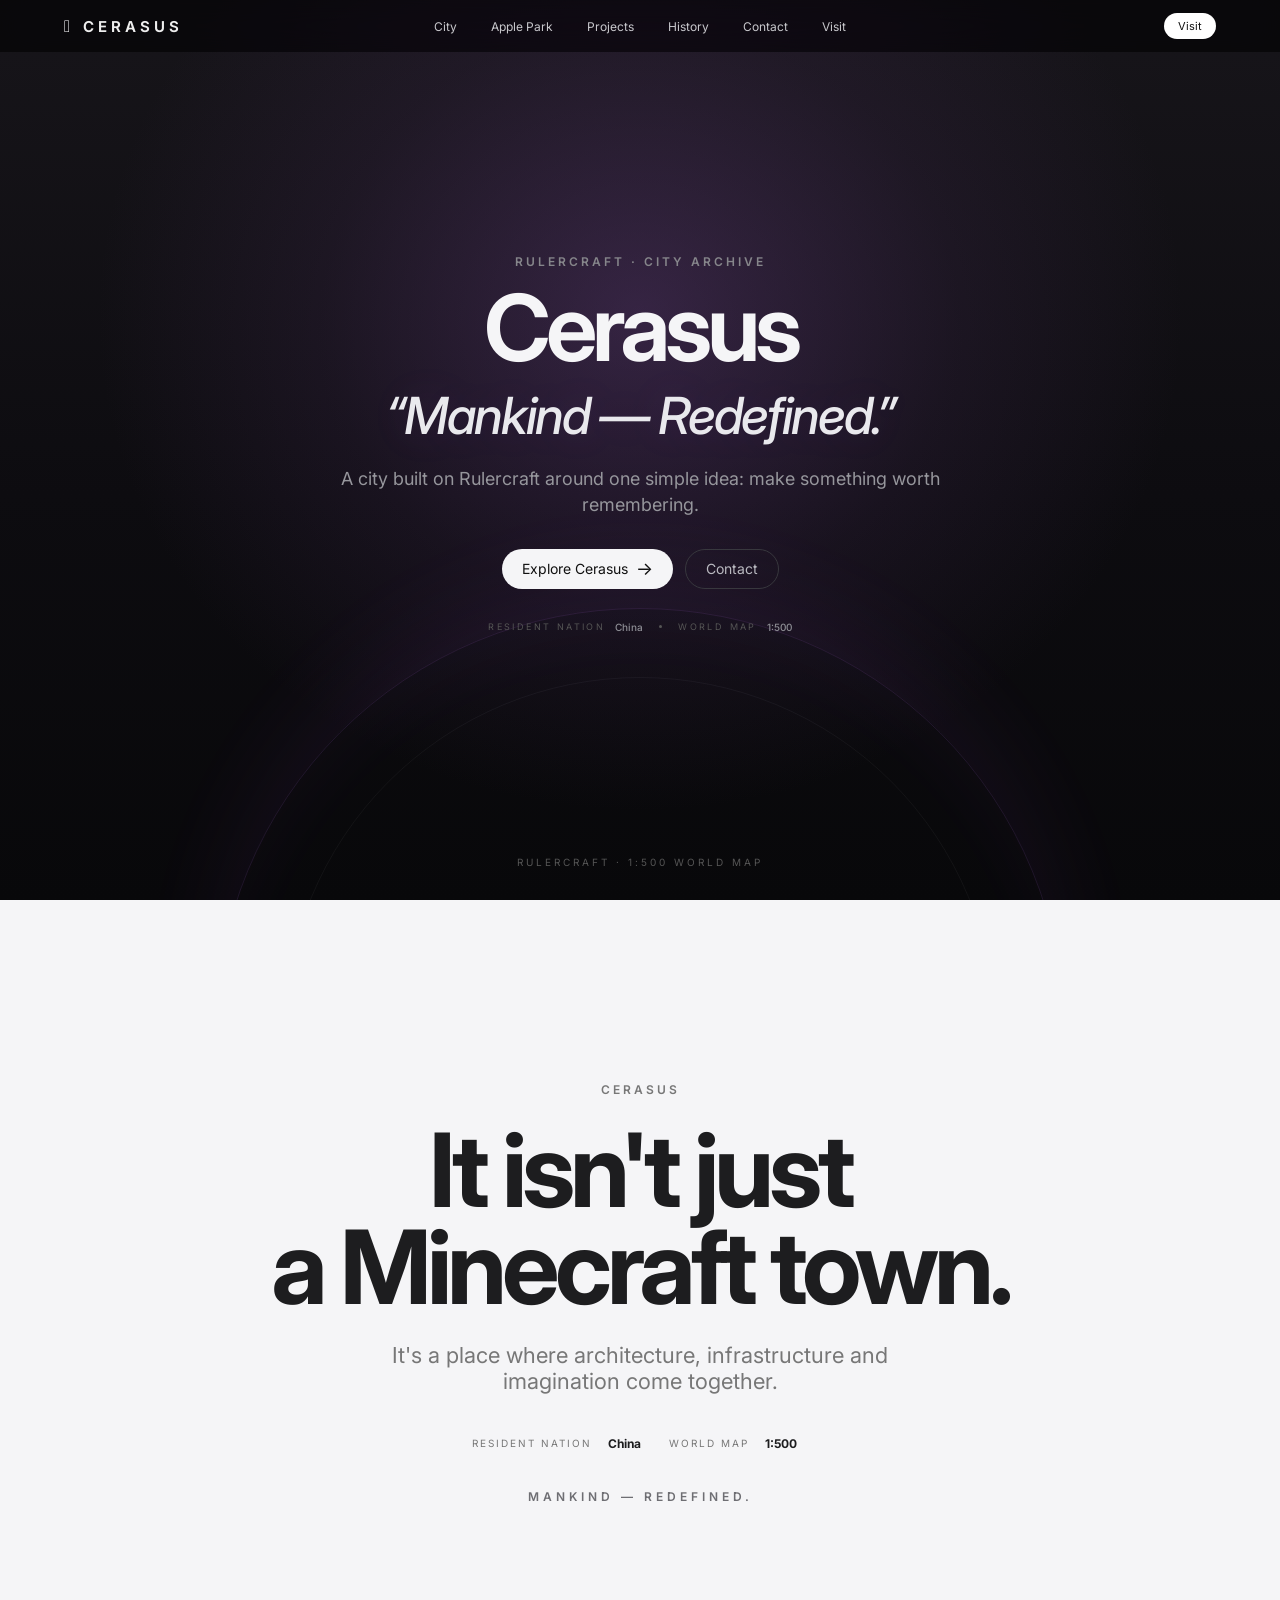
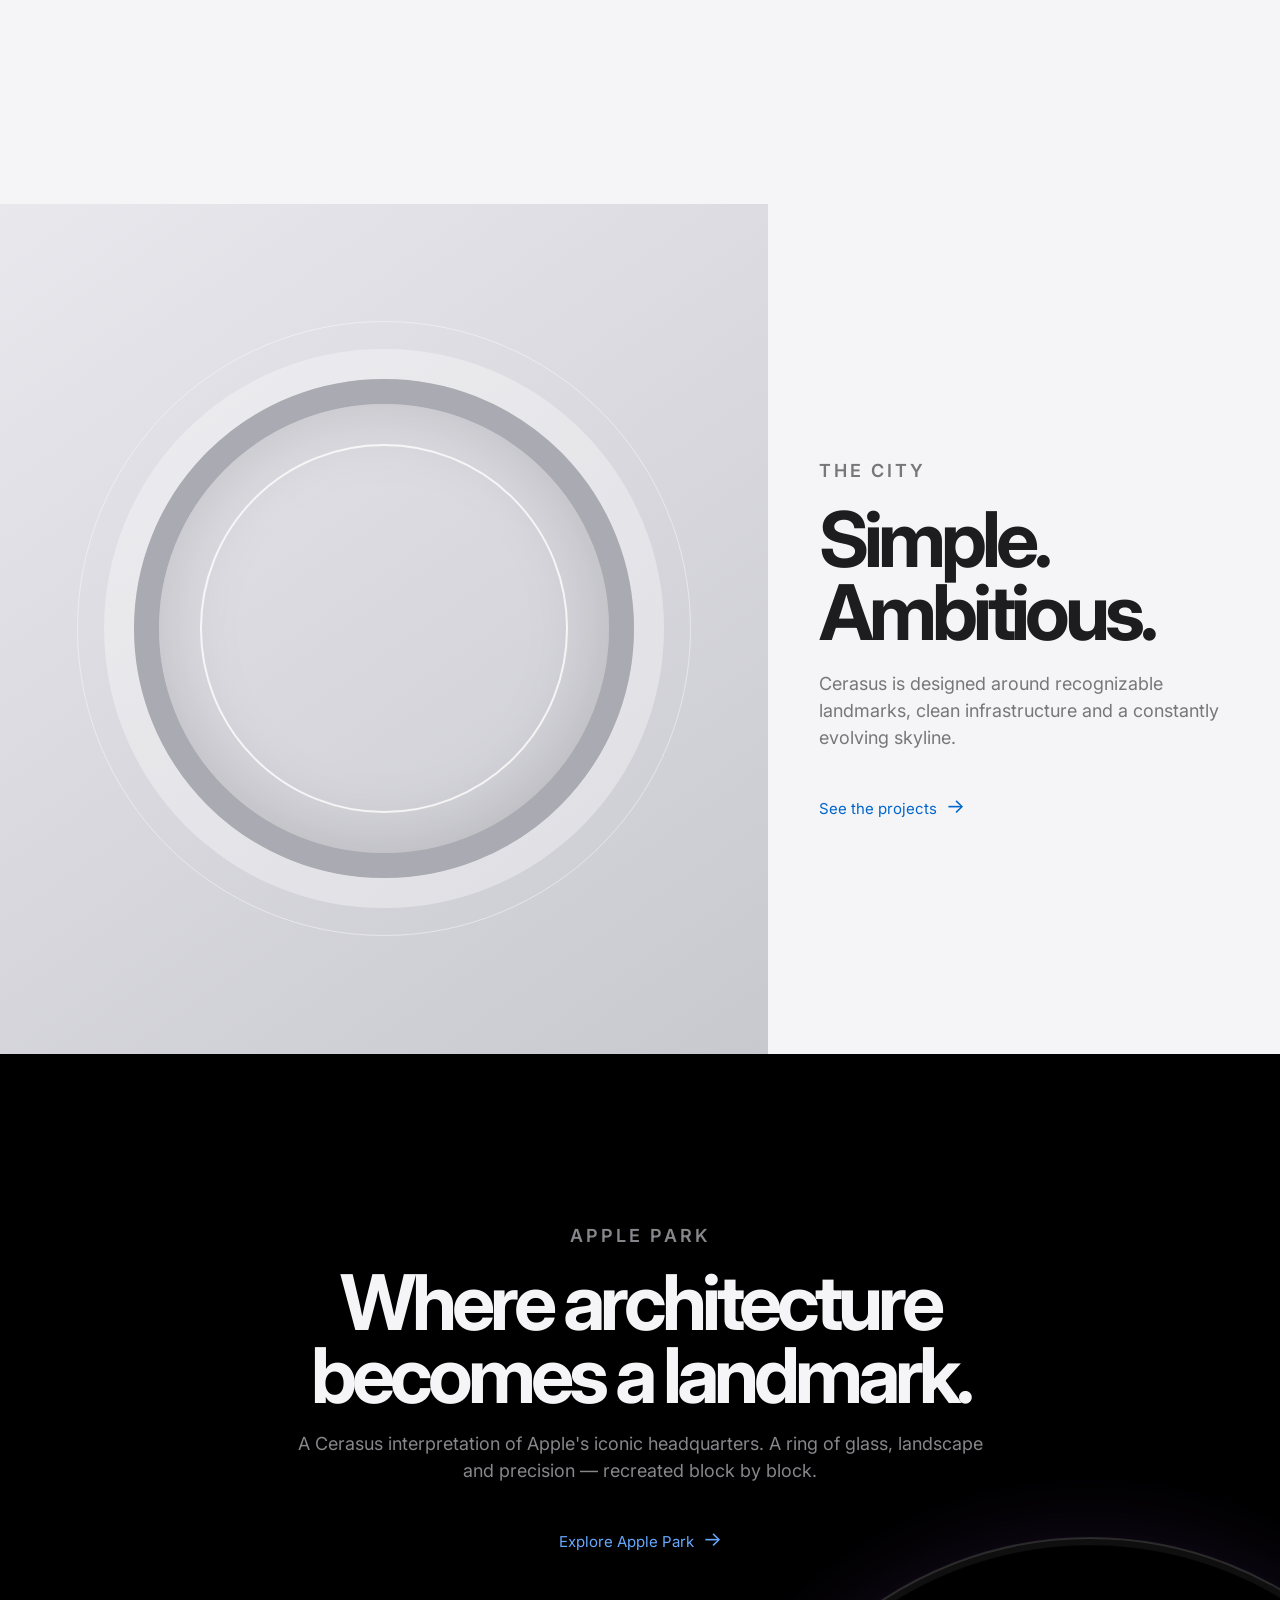
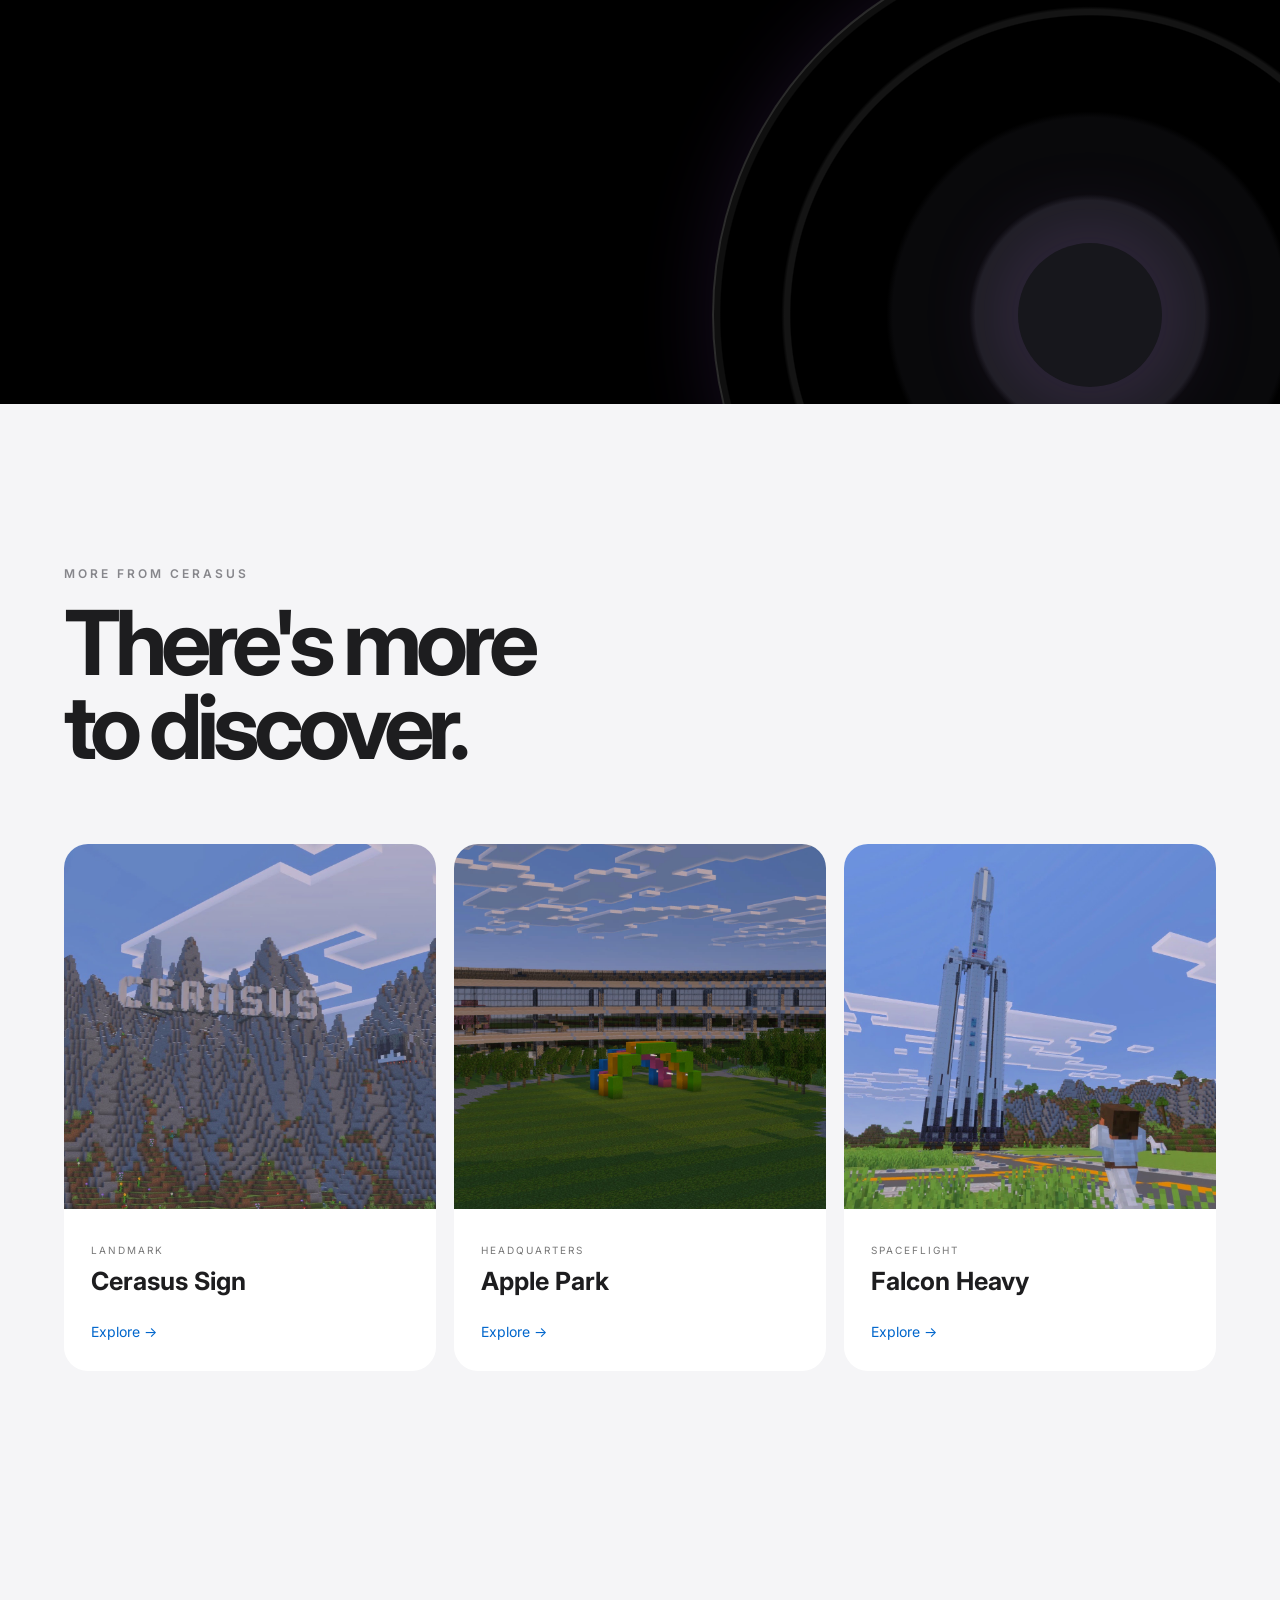
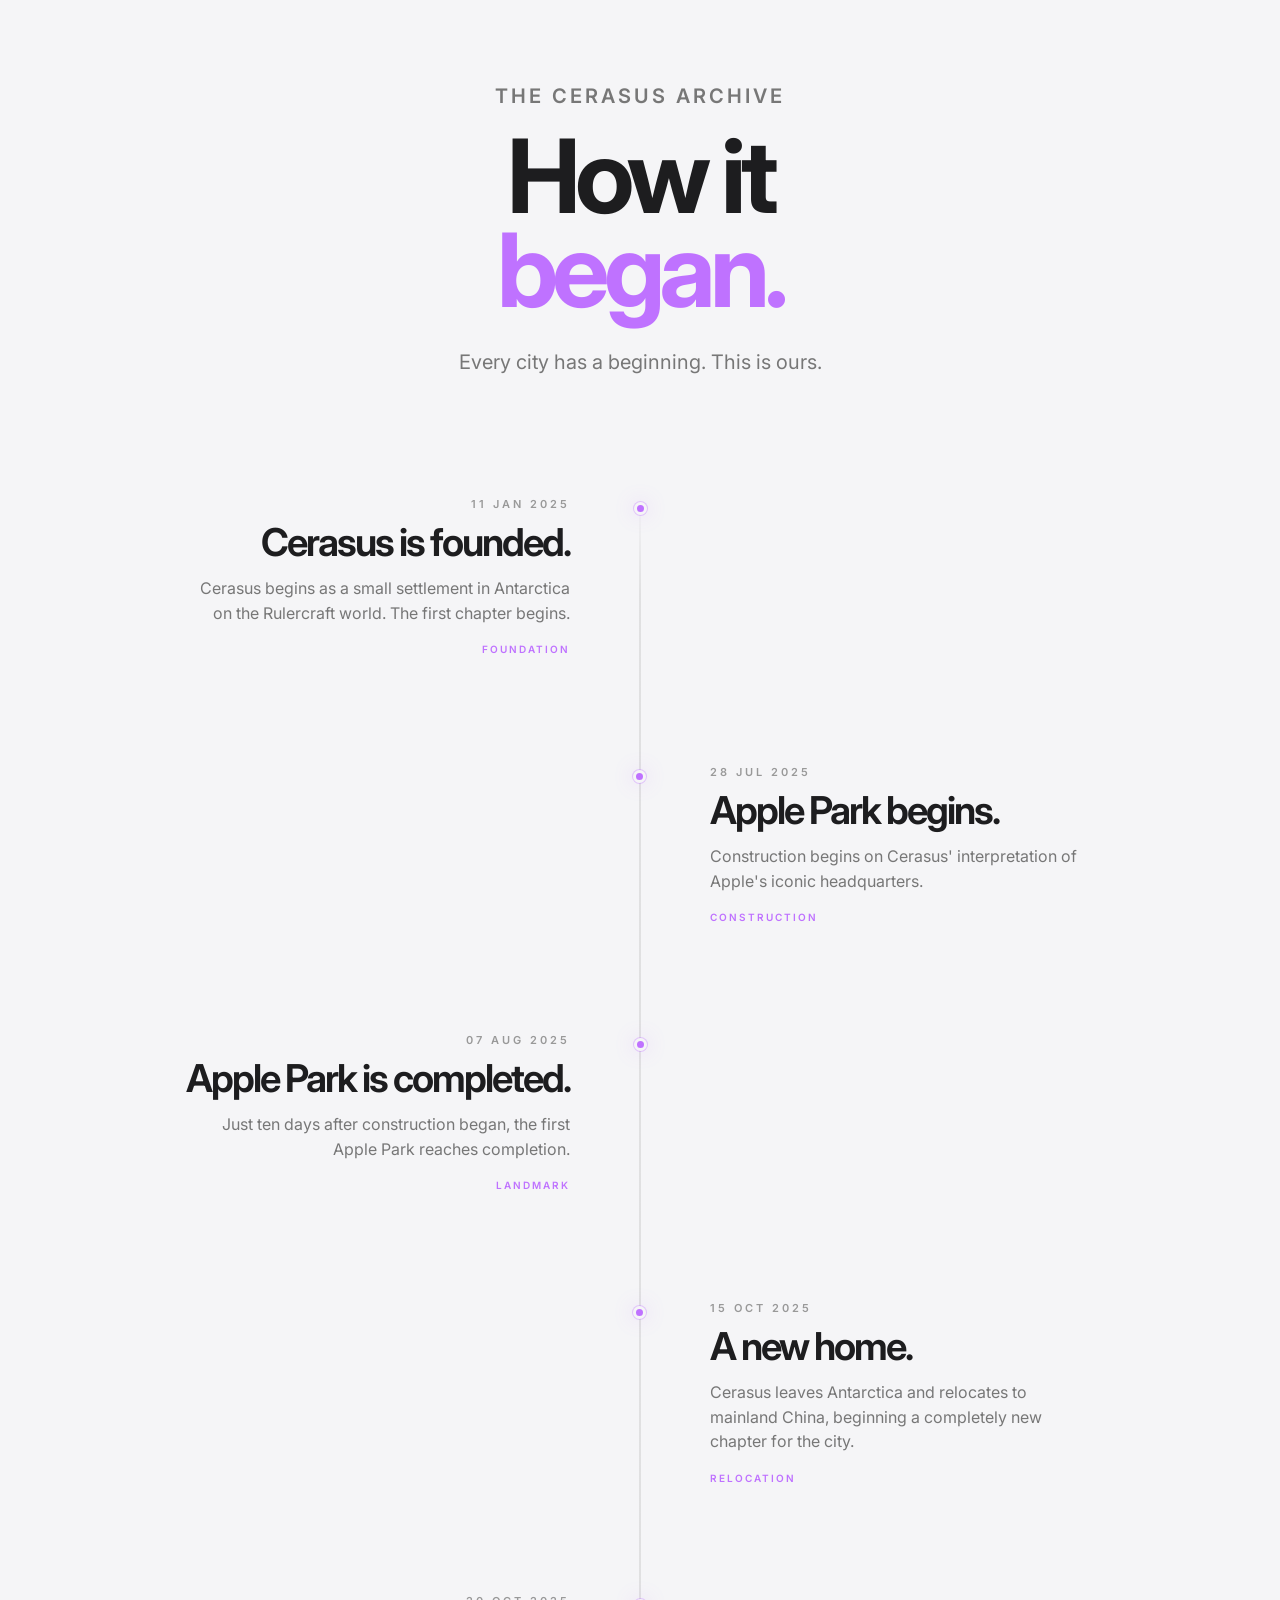
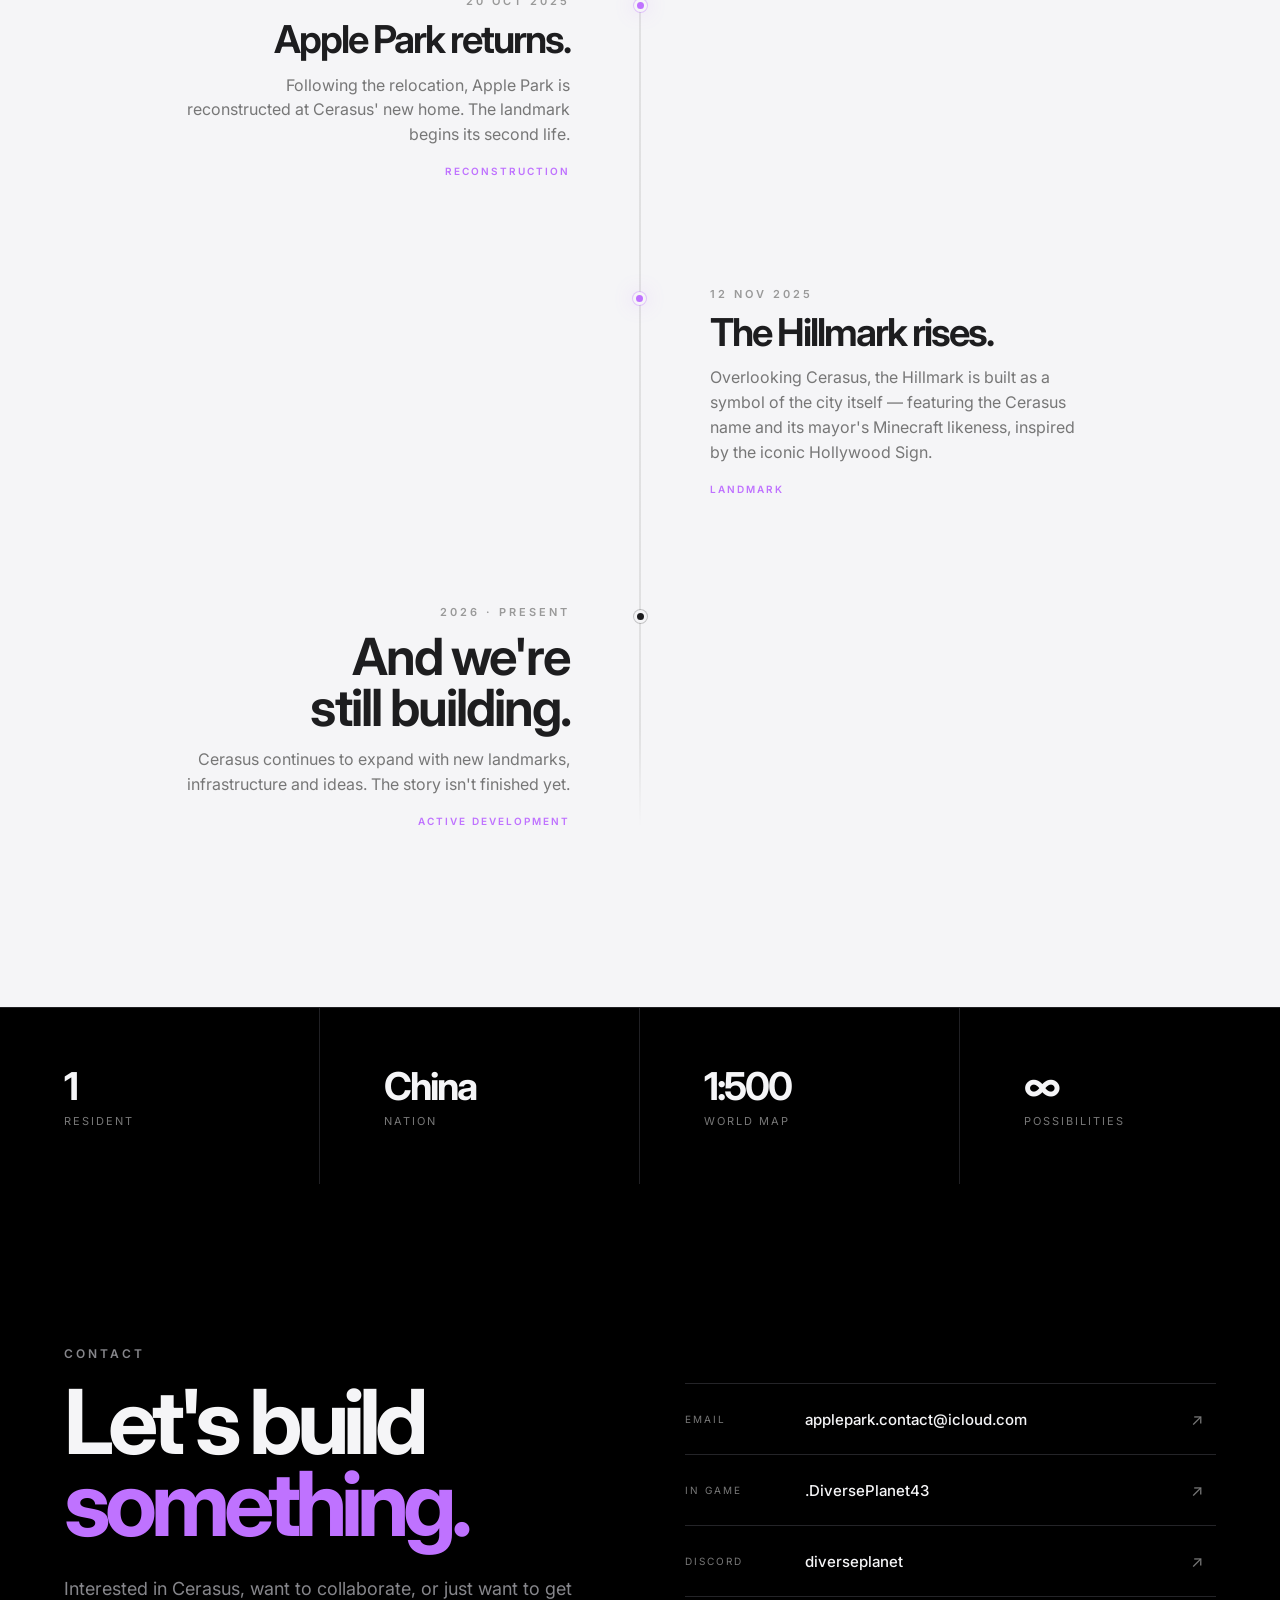
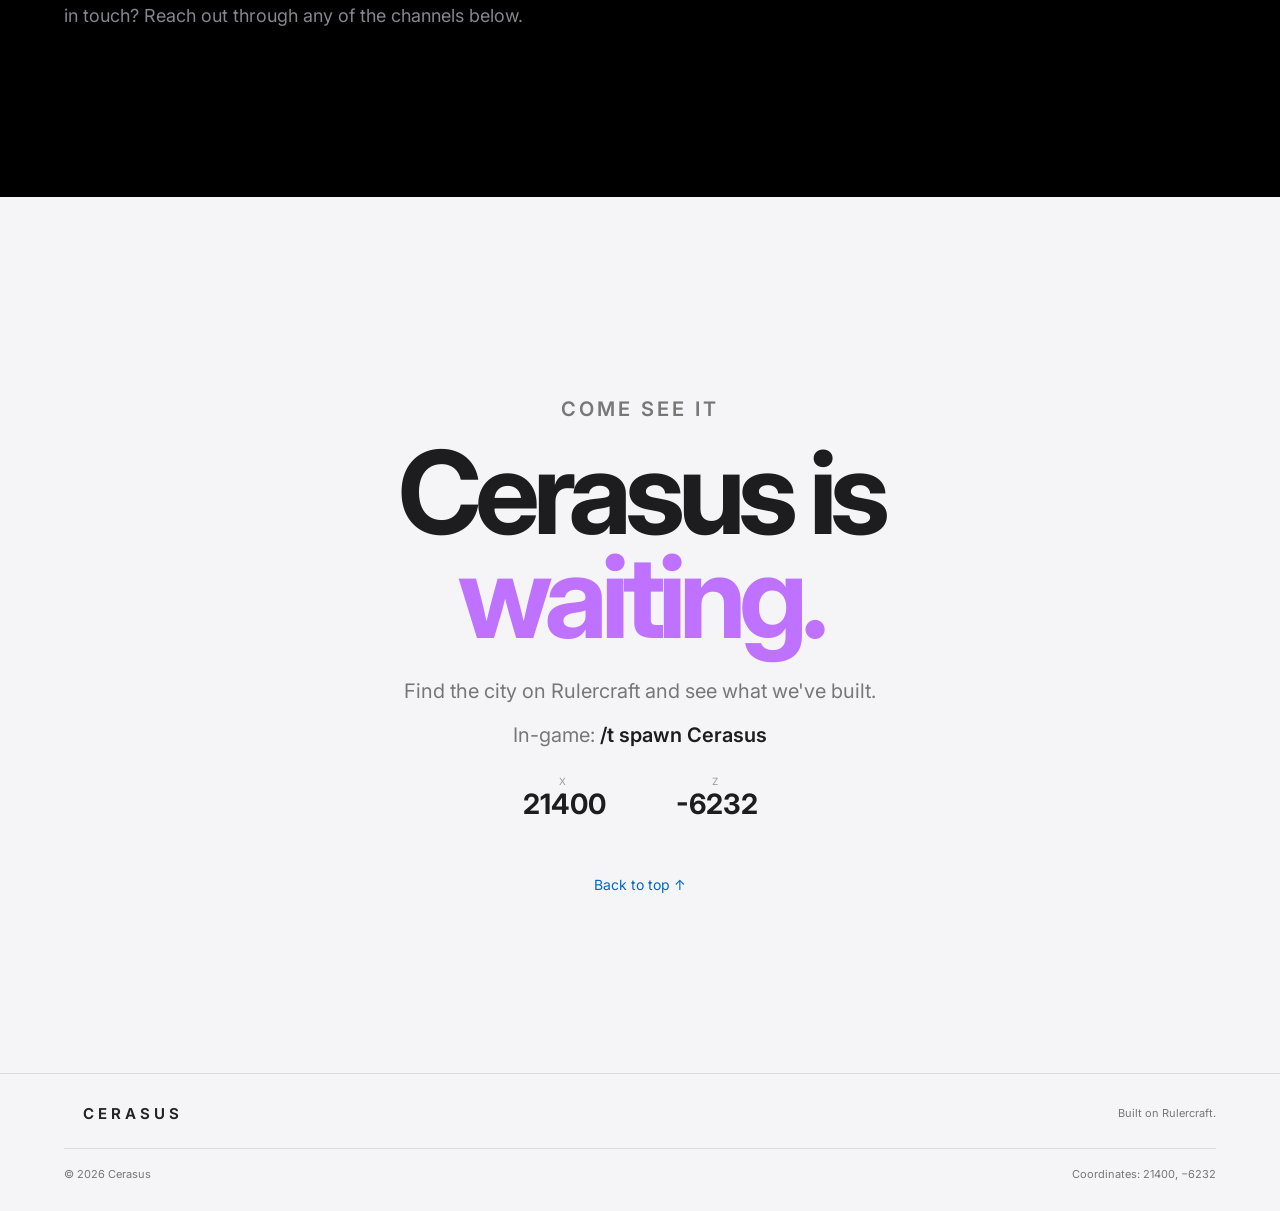
==== index.html @ e7062eb9 "Refactor index.html for improved structure and content Updated the structure and content of the inde" ====
<!DOCTYPE html>
<html lang="en">

<head>
  <meta charset="UTF-8">
  <meta name="viewport" content="width=device-width, initial-scale=1.0">

  <title>Cerasus — Cerasus</title>

  <meta
    name="description"
    content="Cerasus. A city on Rulercraft, designed for what comes next."
  >

  <link rel="stylesheet" href="style.css">
</head>

<body class="page-loading">

  <!-- =====================================================
       NAVIGATION
       ===================================================== -->

  <header class="topbar">

    <a
      class="apple-brand main-brand"
      href="#top"
      aria-label="Cerasus"
    >
      <span
        class="apple-logo"
        aria-hidden="true"
      >&#63743;</span>

      <span>CERASUS</span>
    </a>

    <nav>
      <a href="#city">City</a>
      <a href="#applepark">Apple Park</a>
      <a href="#projects">Projects</a>
      <a href="#history">History</a>
      <a href="#contact">Contact</a>
      <a href="#visit">Visit</a>
    </nav>

    <a
      class="visit-pill"
      href="#visit"
    >
      Visit
    </a>

  </header>


  <main id="top">

    <!-- =====================================================
         HERO
         ===================================================== -->

    <section class="hero">

      <div class="hero-copy reveal hero-reveal">

        <p class="kicker">
          RULERCRAFT · CITY ARCHIVE
        </p>

        <h1 class="cerasus-hero-title">
          Cerasus
        </h1>

        <p class="hero-tagline">
          “Mankind — Redefined.”
        </p>

        <p class="lead">
          A city built on Rulercraft around one simple idea:
          make something worth remembering.
        </p>

        <div class="hero-actions">

          <a
            class="hero-primary"
            href="map.html"
          >
            Explore Cerasus
            <span>→</span>
          </a>

          <a
            class="hero-secondary"
            href="#contact"
          >
            Contact
          </a>

        </div>

        <div class="hero-status">

          <span>
            RESIDENT NATION
          </span>

          <strong>
            China
          </strong>

          <i></i>

          <span>
            WORLD MAP
          </span>

          <strong>
            1:500
          </strong>

        </div>

      </div>

      <div
        class="hero-arc"
        aria-hidden="true"
      ></div>

      <div class="hero-caption">
        RULERCRAFT · 1:500 WORLD MAP
      </div>

    </section>


    <!-- =====================================================
         CITY INTRO
         ===================================================== -->

    <section
      id="city"
      class="statement white reveal-section"
    >

      <p class="eyebrow">
        CERASUS
      </p>

      <h2>
        It isn't just<br>
        a Minecraft town.
      </h2>

      <p class="big-copy">
        It's a place where architecture,
        infrastructure and imagination
        come together.
      </p>

      <div class="city-meta">

        <span>
          RESIDENT NATION
        </span>

        <strong>
          China
        </strong>

        <span>
          WORLD MAP
        </span>

        <strong>
          1:500
        </strong>

      </div>

      <p class="motto light-motto">
        Mankind — Redefined.
      </p>

    </section>


    <!-- =====================================================
         THE CITY
         ===================================================== -->

    <section
      class="feature feature-city reveal-section"
    >

      <div class="feature-image city-art">

        <div class="ring"></div>

        <div class="ring ring2"></div>

        <div class="ring ring3"></div>

      </div>

      <div class="feature-text">

        <p class="eyebrow">
          THE CITY
        </p>

        <h2>
          Simple.<br>
          Ambitious.
        </h2>

        <p>
          Cerasus is designed around recognizable
          landmarks, clean infrastructure and a
          constantly evolving skyline.
        </p>

        <a
          class="learn dark"
          href="#projects"
        >
          See the projects
          <span>→</span>
        </a>

      </div>

    </section>


    <!-- =====================================================
         APPLE PARK
         ===================================================== -->

    <section
      id="applepark"
      class="black-panel reveal-section"
    >

      <div class="black-copy">

        <p class="eyebrow">
          APPLE PARK
        </p>

        <h2>
          Where architecture<br>
          becomes a landmark.
        </h2>

        <p>
          A Cerasus interpretation of Apple's
          iconic headquarters. A ring of glass,
          landscape and precision — recreated
          block by block.
        </p>

        <a
          class="learn"
          href="build.html"
        >
          Explore Apple Park
          <span>→</span>
        </a>

      </div>

      <div class="park">

        <div class="park-ring"></div>

        <div class="park-core"></div>

      </div>

    </section>


    <!-- =====================================================
         PROJECTS
         ===================================================== -->

    <section
      id="projects"
      class="projects reveal-section"
    >

      <div class="project-intro">

        <p class="eyebrow">
          MORE FROM CERASUS
        </p>

        <h2>
          There's more<br>
          to discover.
        </h2>

      </div>


      <div class="cards">


        <!-- CERASUS SIGN -->

        <article class="card reveal-card">

          <div class="card-art photo-art">

            <img
              src="Assets/Cerasussign.jpg"
              alt="Cerasus Sign"
            >

          </div>

          <div class="card-body">

            <p>
              LANDMARK
            </p>

            <h3>
              Cerasus Sign
            </h3>

            <a
              class="card-link"
              href="build.html"
            >
              Explore →
            </a>

          </div>

        </article>


        <!-- APPLE PARK -->

        <article class="card reveal-card">

          <div class="card-art photo-art">

            <img
              src="Assets/AppleParkRing.JPG"
              alt="Apple Park in Cerasus"
            >

          </div>

          <div class="card-body">

            <p>
              HEADQUARTERS
            </p>

            <h3>
              Apple Park
            </h3>

            <a
              class="card-link"
              href="build.html"
            >
              Explore →
            </a>

          </div>

        </article>


        <!-- FALCON HEAVY -->

        <article class="card reveal-card">

          <div class="card-art photo-art">

            <img
              src="Assets/FalconHeavy.jpg"
              alt="Falcon Heavy in Cerasus"
            >

          </div>

          <div class="card-body">

            <p>
              SPACEFLIGHT
            </p>

            <h3>
              Falcon Heavy
            </h3>

            <a
              class="card-link"
              href="build.html"
            >
              Explore →
            </a>

          </div>

        </article>

      </div>

    </section>


    <!-- =====================================================
         CERASUS TIMELINE
         ===================================================== -->

    <section
      id="history"
      class="timeline-section"
    >

      <div class="timeline-header">

        <p class="eyebrow">
          THE CERASUS ARCHIVE
        </p>

        <h2>
          How it<br>
          <span>began.</span>
        </h2>

        <p>
          Every city has a beginning.
          This is ours.
        </p>

      </div>


      <div class="cerasus-timeline">


        <!-- 01 — FOUNDATION -->

        <article class="timeline-event">

          <div class="timeline-dot"></div>

          <span class="timeline-date">
            11 JAN 2025
          </span>

          <h3>
            Cerasus is founded.
          </h3>

          <p>
            Cerasus begins as a small settlement
            in Antarctica on the Rulercraft world.
            The first chapter begins.
          </p>

          <span class="timeline-category">
            FOUNDATION
          </span>

        </article>


        <!-- 02 — APPLE PARK BEGINS -->

        <article class="timeline-event">

          <div class="timeline-dot"></div>

          <span class="timeline-date">
            28 JUL 2025
          </span>

          <h3>
            Apple Park begins.
          </h3>

          <p>
            Construction begins on Cerasus'
            interpretation of Apple's iconic
            headquarters.
          </p>

          <span class="timeline-category">
            CONSTRUCTION
          </span>

        </article>


        <!-- 03 — APPLE PARK COMPLETED -->

        <article class="timeline-event">

          <div class="timeline-dot"></div>

          <span class="timeline-date">
            07 AUG 2025
          </span>

          <h3>
            Apple Park is completed.
          </h3>

          <p>
            Just ten days after construction began,
            the first Apple Park reaches completion.
          </p>

          <span class="timeline-category">
            LANDMARK
          </span>

        </article>


        <!-- 04 — RELOCATION -->

        <article class="timeline-event">

          <div class="timeline-dot"></div>

          <span class="timeline-date">
            15 OCT 2025
          </span>

          <h3>
            A new home.
          </h3>

          <p>
            Cerasus leaves Antarctica and relocates
            to mainland China, beginning a completely
            new chapter for the city.
          </p>

          <span class="timeline-category">
            RELOCATION
          </span>

        </article>


        <!-- 05 — APPLE PARK RETURNS -->

        <article class="timeline-event">

          <div class="timeline-dot"></div>

          <span class="timeline-date">
            20 OCT 2025
          </span>

          <h3>
            Apple Park returns.
          </h3>

          <p>
            Following the relocation, Apple Park
            is reconstructed at Cerasus' new home.
            The landmark begins its second life.
          </p>

          <span class="timeline-category">
            RECONSTRUCTION
          </span>

        </article>


        <!-- 06 — HILLMARK -->

        <article class="timeline-event">

          <div class="timeline-dot"></div>

          <span class="timeline-date">
            12 NOV 2025
          </span>

          <h3>
            The Hillmark rises.
          </h3>

          <p>
            Overlooking Cerasus, the Hillmark is built
            as a symbol of the city itself — featuring
            the Cerasus name and its mayor's Minecraft
            likeness, inspired by the iconic Hollywood Sign.
          </p>

          <span class="timeline-category">
            LANDMARK
          </span>

        </article>


        <!-- 07 — PRESENT -->

        <article class="timeline-event final">

          <div class="timeline-dot"></div>

          <span class="timeline-date">
            2026 · PRESENT
          </span>

          <h3>
            And we're<br>
            still building.
          </h3>

          <p>
            Cerasus continues to expand with new
            landmarks, infrastructure and ideas.
            The story isn't finished yet.
          </p>

          <span class="timeline-category">
            ACTIVE DEVELOPMENT
          </span>

        </article>


      </div>

    </section>


    <!-- =====================================================
         NUMBERS
         ===================================================== -->

    <section
      class="numbers reveal-section"
    >

      <div>

        <strong
          class="counter"
          data-target="1"
        >
          0
        </strong>

        <span>
          resident
        </span>

      </div>


      <div>

        <strong>
          China
        </strong>

        <span>
          nation
        </span>

      </div>


      <div>

        <strong>
          1:500
        </strong>

        <span>
          world map
        </span>

      </div>


      <div>

        <strong>
          ∞
        </strong>

        <span>
          possibilities
        </span>

      </div>

    </section>


    <!-- =====================================================
         CONTACT
         ===================================================== -->

    <section
      id="contact"
      class="contact-section reveal-section"
    >

      <div class="contact-inner">


        <div>

          <p class="eyebrow">
            CONTACT
          </p>

          <h2>
            Let's build<br>
            <span>something.</span>
          </h2>

          <p class="contact-copy">
            Interested in Cerasus, want to collaborate,
            or just want to get in touch? Reach out
            through any of the channels below.
          </p>

        </div>


        <div class="contact-details">


          <!-- EMAIL -->

          <a
            class="contact-row"
            href="mailto:applepark.contact@icloud.com"
          >

            <span class="contact-label">
              EMAIL
            </span>

            <strong>
              applepark.contact@icloud.com
            </strong>

            <span class="contact-arrow">
              ↗
            </span>

          </a>


          <!-- IN GAME -->

          <div class="contact-row">

            <span class="contact-label">
              IN GAME
            </span>

            <strong>
              .DiversePlanet43
            </strong>

            <span class="contact-arrow">
              ↗
            </span>

          </div>


          <!-- DISCORD -->

          <div class="contact-row">

            <span class="contact-label">
              DISCORD
            </span>

            <strong>
              diverseplanet
            </strong>

            <span class="contact-arrow">
              ↗
            </span>

          </div>


        </div>

      </div>

    </section>


    <!-- =====================================================
         VISIT
         ===================================================== -->

    <section
      id="visit"
      class="visit reveal-section"
    >

      <div class="visit-inner">

        <p class="eyebrow">
          COME SEE IT
        </p>

        <h2>
          Cerasus is<br>
          <span>waiting.</span>
        </h2>

        <p>
          Find the city on Rulercraft
          and see what we've built.
        </p>


        <div class="visit-location">

          <p class="spawn-command">
            In-game:
            <code>/t spawn Cerasus</code>
          </p>


          <div class="coords">

            <div>

              <small>
                X
              </small>

              <strong>
                21400
              </strong>

            </div>


            <div>

              <small>
                Z
              </small>

              <strong>
                -6232
              </strong>

            </div>

          </div>


          <a
            href="#top"
            class="back-to-top"
          >
            Back to top ↑
          </a>

        </div>

      </div>

    </section>


  </main>


  <!-- =====================================================
       FOOTER
       ===================================================== -->

  <footer>

    <div class="footer-top">

      <a
        class="apple-brand main-brand"
        href="#top"
      >

        <span
          class="apple-logo"
          aria-hidden="true"
        >&#63743;</span>

        <span>
          CERASUS
        </span>

      </a>


      <span>
        Built on Rulercraft.
      </span>

    </div>


    <div class="footer-bottom">

      <span>
        © 2026 Cerasus
      </span>

      <span>
        Coordinates: 21400, −6232
      </span>

    </div>

  </footer>


  <!-- =====================================================
       JAVASCRIPT
       ===================================================== -->

  <script src="script.js"></script>

</body>
</html>
---- style.css ----
@import url('https://fonts.googleapis.com/css2?family=Inter:wght@400;500;600;700;800&display=swap');

/* =========================================================
   CERASUS — MASTER STYLE
   ========================================================= */

:root{
  --black:#000;
  --white:#f5f5f7;
  --gray:#86868b;
  --light:#f5f5f7;
  --purple:#bf72ff;
  --blue:#0066cc;
  --max:1200px;
}

*{
  box-sizing:border-box;
}

html{
  scroll-behavior:smooth;
}

body{
  margin:0;
  background:var(--black);
  color:var(--white);
  font-family:
    Inter,
    -apple-system,
    BlinkMacSystemFont,
    "Segoe UI",
    sans-serif;
}

a{
  text-decoration:none;
  color:inherit;
}

/* =========================================================
   TOP NAVIGATION
   ========================================================= */

.topbar{
  position:fixed;
  z-index:50;
  top:0;
  left:0;
  right:0;

  height:52px;

  display:flex;
  align-items:center;
  justify-content:center;

  gap:45px;
  padding:0 5%;

  background:rgba(0,0,0,.58);
  backdrop-filter:saturate(180%) blur(20px);
  -webkit-backdrop-filter:saturate(180%) blur(20px);

  font-size:12px;
  color:#c8c8cc;

  transition:
    background .4s ease,
    box-shadow .4s ease,
    height .4s ease;
}

.topbar.scrolled{
  background:rgba(0,0,0,.60);
  box-shadow:0 1px 25px rgba(0,0,0,.15);
}

.apple-brand{
  position:absolute;
  left:5%;

  display:flex;
  align-items:center;
  gap:9px;

  color:#eee;

  font-size:15px;
  font-weight:650;
  letter-spacing:4px;
}

.apple-logo{
  font-family:
    -apple-system,
    BlinkMacSystemFont,
    "Helvetica Neue",
    sans-serif;

  font-size:17px;
  line-height:1;
  color:#f5f5f7;
}

.topbar nav{
  display:flex;
  gap:34px;
}

.topbar nav a{
  position:relative;
  transition:color .2s ease;
}

.topbar nav a:hover{
  color:white;
}

.topbar nav a::after{
  content:"";

  position:absolute;
  left:50%;
  bottom:-7px;

  width:0;
  height:1px;

  background:#fff;

  transform:translateX(-50%);

  transition:
    width .4s cubic-bezier(.16,1,.3,1);
}

.topbar nav a:hover::after{
  width:100%;
}

.visit-pill{
  position:absolute;
  right:5%;

  background:#fff;
  color:#111;

  padding:6px 14px;
  border-radius:999px;

  font-size:11px;

  transition:
    transform .3s ease,
    background .3s ease;
}

.visit-pill:hover{
  transform:translateY(-1px);
  background:#fff;
}

/* =========================================================
   HERO
   ========================================================= */

.hero{
  min-height:760px;
  height:100vh;

  position:relative;
  overflow:hidden;

  display:flex;
  align-items:center;
  justify-content:center;

  text-align:center;

  background:
    radial-gradient(
      ellipse at 50% 35%,
      rgba(150,90,190,.28) 0%,
      rgba(80,50,100,.18) 35%,
      transparent 60%
    ),
    linear-gradient(
      180deg,
      #17151a 0%,
      #0d0c10 55%,
      #08080a 100%
    );
}

.hero-copy{
  position:relative;
  z-index:3;

  width:min(900px,92vw);

  margin-top:-25px;

  transition:
    opacity 1.1s cubic-bezier(.16,1,.3,1),
    transform 1.1s cubic-bezier(.16,1,.3,1);
}

body.page-loading{
  overflow:hidden;
}

body.page-loading .hero-copy{
  opacity:0;
  transform:translateY(28px);
}

.hero-copy.loaded{
  opacity:1;
  transform:translateY(0);
}

.kicker,
.eyebrow{
  font-size:12px;
  letter-spacing:3px;
  font-weight:600;
  color:var(--gray);
}

/* Hero entrance */

.hero-copy .kicker,
.hero-copy h1,
.hero-copy .lead,
.hero-copy .hero-actions,
.hero-copy .hero-status{
  opacity:0;
  transform:translateY(24px);
}

.hero-copy.loaded .kicker{
  animation:revealUp .9s .15s cubic-bezier(.16,1,.3,1) forwards;
}

.hero-copy.loaded h1{
  animation:revealUp 1.15s .28s cubic-bezier(.16,1,.3,1) forwards;
}

.hero-copy.loaded .lead{
  animation:revealUp 1s .5s cubic-bezier(.16,1,.3,1) forwards;
}

.hero-copy.loaded .hero-actions{
  animation:revealUp .9s .68s cubic-bezier(.16,1,.3,1) forwards;
}

.hero-copy.loaded .hero-status{
  animation:revealUp .9s .82s cubic-bezier(.16,1,.3,1) forwards;
}

@keyframes revealUp{
  to{
    opacity:1;
    transform:translateY(0);
  }
}

/* Hero title */

.cerasus-hero-title{
  font-size:clamp(60px,7.2vw,108px)!important;
  line-height:.88!important;
  letter-spacing:-5px!important;

  font-weight:650!important;

  margin:18px 0 20px!important;

  color:#f5f5f7!important;

  background:none!important;
  -webkit-background-clip:initial!important;
  background-clip:initial!important;

  text-shadow:none!important;
}

/* Hero quote */

.hero-tagline{
  font-size:clamp(31px,4vw,53px)!important;
  line-height:1.05!important;

  letter-spacing:-2px!important;

  font-weight:500!important;
  font-style:italic;

  color:#e9e9ed!important;

  margin:0 auto 24px!important;

  text-shadow:
    0 0 45px rgba(190,105,255,.12);
}

/* Hero description */

.hero .lead{
  font-size:18px;
  color:#96969c;

  max-width:620px;

  margin:20px auto 0;

  line-height:1.45;
}

/* Hero buttons */

.hero-actions{
  display:flex;
  justify-content:center;
  align-items:center;

  gap:12px;

  margin-top:30px;
}

.hero-primary,
.hero-secondary{
  display:inline-flex;

  align-items:center;
  justify-content:center;

  min-height:40px;

  padding:0 20px;

  border-radius:999px;

  font-size:14px;

  transition:
    transform .35s cubic-bezier(.16,1,.3,1),
    background .35s ease,
    color .35s ease,
    border-color .35s ease;
}

.hero-primary{
  background:#f5f5f7;
  color:#111;
}

.hero-primary span{
  font-size:18px;
  margin-left:8px;
}

.hero-secondary{
  color:#b9b9c0;
  border:1px solid #38383e;
}

.hero-primary:hover,
.hero-secondary:hover{
  transform:translateY(-2px);
}

.hero-primary:hover{
  background:#fff;
}

.hero-secondary:hover{
  color:#fff;
  border-color:#666;
}

/* Hero information */

.hero-status{
  display:flex;

  justify-content:center;
  align-items:center;

  gap:10px;

  margin-top:32px;

  color:#555;

  font-size:9px;
  letter-spacing:2.4px;
}

.hero-status strong{
  color:#8e8e95;

  font-size:10px;
  letter-spacing:0;

  font-weight:500;
}

.hero-status i{
  width:3px;
  height:3px;

  border-radius:50%;

  background:#555;

  display:block;

  margin:0 6px;
}

/* Hero arc */

.hero-arc{
  position:absolute;

  width:min(850px,82vw);
  height:min(850px,82vw);

  left:50%;
  bottom:-62%;

  transform:translateX(-50%);

  border-radius:50%;

  border:1px solid rgba(190,110,255,.16);

  box-shadow:
    0 -30px 100px rgba(164,75,220,.10),
    inset 0 20px 80px rgba(190,110,255,.04);

  opacity:.8;
}

.hero-arc::before{
  content:"";

  position:absolute;

  inset:8%;

  border-radius:50%;

  border:1px solid rgba(255,255,255,.055);
}

.hero-caption{
  position:absolute;

  bottom:32px;

  color:#555;

  font-size:10px;
  letter-spacing:3px;
}

/* =========================================================
   WHITE STATEMENT SECTION
   ========================================================= */

.white{
  background:var(--light);
  color:#1d1d1f;
}

.statement{
  text-align:center;

  padding:170px 20px 190px;
}

.statement .eyebrow{
  color:#777;
}

.statement h2{
  font-size:clamp(55px,8vw,105px);

  line-height:.95;
  letter-spacing:-6px;

  margin:25px 0;

  clip-path:inset(0 0 100% 0);

  transition:
    clip-path 1.1s cubic-bezier(.16,1,.3,1),
    letter-spacing .8s cubic-bezier(.16,1,.3,1);
}

.statement.is-visible h2{
  clip-path:inset(0 0 0 0);
  letter-spacing:-5px;
}

.big-copy{
  font-size:22px;

  color:#777;

  max-width:600px;

  margin:auto;
}

.city-meta{
  display:flex;

  justify-content:center;
  align-items:center;

  gap:16px;

  flex-wrap:wrap;

  margin:42px auto 0;

  color:#777;

  font-size:10px;
  letter-spacing:2px;
}

.city-meta strong{
  color:#1d1d1f;

  font-size:12px;

  letter-spacing:0;

  margin-right:12px;
}

.motto{
  margin:25px auto 0;

  color:#a9a9af;

  font-size:12px;

  letter-spacing:4px;

  text-transform:uppercase;

  font-weight:600;

  opacity:0;
  transform:translateY(14px);

  animation:mottoReveal .9s .82s cubic-bezier(.16,1,.3,1) forwards;
}

.light-motto{
  color:#6e6e73;

  margin-top:38px;
  margin-bottom:110px;

  animation-delay:.3s;
}

@keyframes mottoReveal{
  to{
    opacity:1;
    transform:translateY(0);
  }
}

/* =========================================================
   CITY FEATURE
   ========================================================= */

.feature{
  min-height:850px;

  display:grid;

  grid-template-columns:1.2fr .8fr;

  align-items:center;

  background:#f5f5f7;

  color:#1d1d1f;
}

.feature-image{
  height:100%;
  min-height:850px;

  display:grid;
  place-items:center;

  overflow:hidden;

  background:
    linear-gradient(
      145deg,
      #e8e8ed,
      #c8c8cf
    );

  transform:scale(1.07) translateY(25px);

  opacity:.6;

  transition:
    transform 1.4s cubic-bezier(.16,1,.3,1),
    opacity 1.4s ease;
}

.feature.is-visible .feature-image{
  transform:scale(1) translateY(0);
  opacity:1;
}

.ring{
  width:65%;

  aspect-ratio:1;

  border:25px solid #aaaab2;

  border-radius:50%;

  box-shadow:
    0 0 0 30px rgba(255,255,255,.35),
    inset 0 0 80px rgba(0,0,0,.15);
}

.ring2{
  position:absolute;

  width:48%;

  border:2px solid rgba(255,255,255,.8);

  box-shadow:none;
}

.ring3{
  position:absolute;

  width:80%;

  border:1px solid rgba(255,255,255,.45);

  box-shadow:none;
}

.feature-text{
  padding:10%;

  max-width:650px;
}

.feature-text h2{
  font-size:clamp(52px,6vw,85px);

  line-height:.95;

  letter-spacing:-5px;

  margin:20px 0;

  transition:
    letter-spacing .8s cubic-bezier(.16,1,.3,1);
}

.feature-text p{
  color:#777;

  font-size:18px;

  line-height:1.5;
}

.learn{
  display:inline-flex;

  gap:9px;

  color:#66a8ff;

  font-size:15px;

  margin-top:30px;

  transition:
    color .3s ease,
    gap .45s cubic-bezier(.16,1,.3,1);
}

.learn span{
  font-size:20px;
  line-height:15px;
}

.learn.dark{
  color:#0066cc;
}

.learn:hover{
  gap:15px;
}

/* =========================================================
   APPLE PARK
   ========================================================= */

.black-panel{
  min-height:950px;

  position:relative;

  overflow:hidden;

  text-align:center;

  padding:150px 20px 0;

  background:#000;
}

.black-copy{
  position:relative;

  z-index:3;

  max-width:700px;

  margin:auto;
}

.black-copy h2{
  font-size:clamp(50px,6vw,85px);

  line-height:.95;

  letter-spacing:-5px;

  margin:18px 0;

  transition:
    letter-spacing .8s cubic-bezier(.16,1,.3,1);
}

.black-copy p{
  color:#86868b;

  font-size:18px;

  line-height:1.5;
}

.park{
  position:absolute;

  width:min(90vw,900px);
  height:min(90vw,900px);

  left:50%;
  bottom:-38%;

  transform:translateX(-50%);

  border-radius:50%;

  background:
    radial-gradient(
      circle,
      #1d1d22 0 18%,
      #09090b 19% 31%,
      transparent 32%
    ),
    radial-gradient(
      circle,
      transparent 0 47%,
      rgba(255,255,255,.08) 47.2% 48%,
      transparent 48.5%
    ),
    radial-gradient(
      circle,
      transparent 0 58%,
      rgba(255,255,255,.06) 58.2% 59%,
      transparent 59.5%
    );

  animation:
    parkFloat 12s ease-in-out infinite alternate;
}

@keyframes parkFloat{
  from{
    transform:translateX(-50%) translateY(12px) scale(.98);
  }

  to{
    transform:translateX(-50%) translateY(-12px) scale(1.015);
  }
}

.park-ring{
  position:absolute;

  inset:8%;

  border:2px solid rgba(255,255,255,.14);

  border-radius:50%;

  box-shadow:
    0 0 80px rgba(180,100,255,.12);

  animation:
    ringGlow 7s ease-in-out infinite alternate;
}

@keyframes ringGlow{
  from{
    box-shadow:
      0 0 50px rgba(180,100,255,.06);
  }

  to{
    box-shadow:
      0 0 110px rgba(180,100,255,.18);
  }
}

.park-core{
  position:absolute;

  width:16%;
  height:16%;

  left:42%;
  top:42%;

  border-radius:50%;

  background:#17171c;

  box-shadow:
    0 0 100px rgba(190,110,255,.22);
}

/* =========================================================
   PROJECTS
   ========================================================= */

.projects{
  background:#f5f5f7;

  color:#1d1d1f;

  padding:150px 5%;
}

.project-intro{
  max-width:var(--max);

  margin:auto;
}

.project-intro h2{
  font-size:clamp(55px,7vw,95px);

  line-height:.94;

  letter-spacing:-6px;

  margin:20px 0 75px;

  transition:
    letter-spacing .8s cubic-bezier(.16,1,.3,1);
}

.cards{
  max-width:var(--max);

  margin:auto;

  display:grid;

  grid-template-columns:repeat(3,1fr);

  gap:18px;
}

.card{
  background:white;

  border-radius:24px;

  overflow:hidden;

  transition:
    transform .65s cubic-bezier(.16,1,.3,1),
    box-shadow .65s cubic-bezier(.16,1,.3,1);
}

.card:hover{
  transform:translateY(-8px);

  box-shadow:
    0 25px 70px rgba(0,0,0,.12);
}

.card-art{
  height:350px;

  position:relative;

  overflow:hidden;
}

.card-art.photo-art{
  height:365px;

  padding:0!important;
  margin:0!important;

  overflow:hidden;

  background:#f5f5f7;
}

.card-art.photo-art img{
  width:100%;
  height:100%;

  display:block;

  margin:0;
  padding:0;

  object-fit:cover;
  object-position:center;

  transition:
    transform 1.2s cubic-bezier(.16,1,.3,1);
}

.card:hover .card-art.photo-art img{
  transform:scale(1.025);
}

.card-body{
  padding:25px 27px 30px;
}

.card-body p{
  font-size:10px;

  letter-spacing:2px;

  color:#777;
}

.card-body h3{
  font-size:25px;

  margin:7px 0 25px;
}

.card-link{
  display:inline-block;

  color:#0066cc;

  font-size:14px;

  transition:
    transform .4s cubic-bezier(.16,1,.3,1);
}

.card:hover .card-link{
  transform:translateX(5px);
}

/* =========================================================
   NUMBERS
   ========================================================= */

.numbers{
  display:grid;

  grid-template-columns:repeat(4,1fr);

  background:#000;

  border-top:1px solid #202024;
}

.numbers div{
  padding:55px 5vw;

  border-right:1px solid #202024;

  opacity:0;

  transform:translateY(35px);

  transition:
    opacity .8s ease,
    transform .9s cubic-bezier(.16,1,.3,1);
}

.numbers div:last-child{
  border:0;
}

.numbers.is-visible div{
  opacity:1;

  transform:translateY(0);
}

.numbers.is-visible div:nth-child(2){
  transition-delay:.08s;
}

.numbers.is-visible div:nth-child(3){
  transition-delay:.16s;
}

.numbers.is-visible div:nth-child(4){
  transition-delay:.24s;
}

.numbers strong{
  display:block;

  font-size:clamp(28px,3vw,42px);

  letter-spacing:-2px;

  transition:
    transform .6s cubic-bezier(.16,1,.3,1);
}

.numbers div:hover strong{
  transform:translateX(5px);
}

.numbers span{
  font-size:11px;

  color:#777;

  letter-spacing:2px;

  text-transform:uppercase;
}

/* =========================================================
   CONTACT
   ========================================================= */

.contact-section{
  background:#000;

  color:#f5f5f7;

  padding:150px 5%;
}

.contact-inner{
  max-width:var(--max);

  margin:auto;

  display:grid;

  grid-template-columns:1fr 1fr;

  gap:90px;

  align-items:center;
}

.contact-section h2{
  font-size:clamp(55px,7vw,95px);

  line-height:.92;

  letter-spacing:-6px;

  margin:20px 0 30px;
}

.contact-section h2 span{
  color:var(--purple);
}

.contact-copy{
  color:#86868b;

  font-size:18px;

  line-height:1.5;

  max-width:520px;
}

.contact-details{
  border-top:1px solid #242428;
}

.contact-row{
  display:grid;

  grid-template-columns:100px 1fr 25px;

  gap:20px;

  align-items:center;

  padding:25px 0;

  border-bottom:1px solid #242428;

  color:#f5f5f7;

  opacity:.45;

  transform:translateX(-14px);

  transition:
    opacity .5s ease,
    transform .6s cubic-bezier(.16,1,.3,1);
}

.contact-section.is-visible .contact-row{
  opacity:1;

  transform:translateX(0);
}

.contact-section.is-visible .contact-row:nth-child(2){
  transition-delay:.08s;
}

.contact-section.is-visible .contact-row:nth-child(3){
  transition-delay:.16s;
}

.contact-row strong{
  font-size:15px;

  font-weight:500;
}

.contact-label{
  font-size:10px;

  letter-spacing:2px;

  color:#777;
}

.contact-arrow{
  color:#777;

  transition:
    transform .35s cubic-bezier(.16,1,.3,1);
}

.contact-row:hover .contact-arrow{
  transform:translateX(5px);
}

/* =========================================================
   VISIT
   ========================================================= */

.visit{
  background:var(--light);

  color:#1d1d1f;

  text-align:center;

  padding:180px 20px;
}

.visit-inner{
  max-width:900px;

  margin:auto;

  transition:
    transform 1.1s cubic-bezier(.16,1,.3,1);
}

.visit.is-visible .visit-inner{
  transform:translateY(0);
}

.visit h2{
  font-size:clamp(60px,9vw,120px);

  line-height:.9;

  letter-spacing:-7px;

  margin:20px 0 30px;

  transition:
    letter-spacing .8s cubic-bezier(.16,1,.3,1);
}

.visit h2 span{
  color:var(--purple);
}

.visit p{
  color:#777;

  font-size:20px;
}

/* Visit location */

.visit-location{
  display:flex;

  flex-direction:column;

  align-items:center;
}

.spawn-command{
  margin:0 0 28px;

  color:#777;

  font-size:14px;
}

.spawn-command code{
  color:#1d1d1f;

  font-family:inherit;

  font-weight:600;
}

.coords{
  display:flex;

  justify-content:center;

  gap:70px;

  margin:0 0 55px;
}

.coords small{
  display:block;

  color:#999;

  font-size:10px;

  letter-spacing:3px;
}

.coords strong{
  font-size:28px;
}

.back-to-top{
  display:inline-block;

  color:#0066cc;

  font-size:14px;

  transition:
    transform .35s cubic-bezier(.16,1,.3,1),
    opacity .3s ease;
}

.back-to-top:hover{
  transform:translateY(-3px);

  opacity:.7;
}

/* =========================================================
   CERASUS TIMELINE
   ========================================================= */

.timeline-section{
  position:relative;

  overflow:hidden;

  background:#f5f5f7;

  color:#1d1d1f;

  padding:160px 6% 180px;
}

/* Header */

.timeline-header{
  max-width:900px;

  margin:0 auto 120px;

  text-align:center;

  opacity:0;

  transform:translateY(35px);

  transition:
    opacity .9s ease,
    transform .9s cubic-bezier(.22,1,.36,1);
}

.timeline-section.timeline-visible .timeline-header{
  opacity:1;

  transform:translateY(0);
}

.timeline-header .eyebrow{
  margin-bottom:18px;
}

.timeline-header h2{
  font-size:clamp(55px,8vw,105px);

  line-height:.92;

  letter-spacing:-6px;

  margin:0 0 30px;

  font-weight:700;
}

.timeline-header h2 span{
  color:var(--purple);
}

.timeline-header p{
  max-width:650px;

  margin:auto;

  color:#777;

  font-size:20px;

  line-height:1.5;
}

/* Timeline container */

.cerasus-timeline{
  position:relative;

  max-width:1050px;

  margin:auto;
}

/* Central line */

.cerasus-timeline::before{
  content:"";

  position:absolute;

  left:50%;

  top:0;
  bottom:0;

  width:1px;

  background:
    linear-gradient(
      to bottom,
      transparent,
      #ccc 5%,
      #ccc 95%,
      transparent
    );

  transform:translateX(-50%);
}

/* Timeline event */

.timeline-event{
  position:relative;

  width:50%;

  padding:0 70px 110px;

  opacity:0;

  transform:translateY(45px);

  transition:
    opacity .8s ease,
    transform .9s cubic-bezier(.22,1,.36,1);
}

/* IMPORTANT:
   No animation property here.
   The JS-controlled .timeline-visible state
   handles the animation.
*/

/* Left */

.timeline-event:nth-child(odd){
  left:0;

  text-align:right;
}

/* Right */

.timeline-event:nth-child(even){
  left:50%;

  text-align:left;
}

/* Stagger */

.timeline-section.timeline-visible
.timeline-event:nth-child(1){
  transition-delay:.10s;
}

.timeline-section.timeline-visible
.timeline-event:nth-child(2){
  transition-delay:.20s;
}

.timeline-section.timeline-visible
.timeline-event:nth-child(3){
  transition-delay:.30s;
}

.timeline-section.timeline-visible
.timeline-event:nth-child(4){
  transition-delay:.40s;
}

.timeline-section.timeline-visible
.timeline-event:nth-child(5){
  transition-delay:.50s;
}

.timeline-section.timeline-visible
.timeline-event:nth-child(6){
  transition-delay:.60s;
}

/* Show events */

.timeline-section.timeline-visible
.timeline-event{
  opacity:1;

  transform:translateY(0);
}

/* Timeline dots */

.timeline-dot{
  position:absolute;

  top:5px;

  width:13px;
  height:13px;

  border-radius:50%;

  background:var(--purple);

  border:3px solid #f5f5f7;

  box-shadow:
    0 0 0 1px rgba(191,114,255,.35),
    0 0 20px rgba(191,114,255,.25);

  z-index:2;

  transform:scale(0);

  opacity:0;

  transition:
    transform .6s cubic-bezier(.34,1.56,.64,1),
    opacity .4s ease;
}

.timeline-event:nth-child(odd) .timeline-dot{
  right:-7px;
}

.timeline-event:nth-child(even) .timeline-dot{
  left:-7px;
}

.timeline-section.timeline-visible
.timeline-dot{
  transform:scale(1);

  opacity:1;
}

/* Dot stagger */

.timeline-section.timeline-visible
.timeline-event:nth-child(1)
.timeline-dot{
  transition-delay:.15s;
}

.timeline-section.timeline-visible
.timeline-event:nth-child(2)
.timeline-dot{
  transition-delay:.25s;
}

.timeline-section.timeline-visible
.timeline-event:nth-child(3)
.timeline-dot{
  transition-delay:.35s;
}

.timeline-section.timeline-visible
.timeline-event:nth-child(4)
.timeline-dot{
  transition-delay:.45s;
}

.timeline-section.timeline-visible
.timeline-event:nth-child(5)
.timeline-dot{
  transition-delay:.55s;
}

.timeline-section.timeline-visible
.timeline-event:nth-child(6)
.timeline-dot{
  transition-delay:.65s;
}

/* Date */

.timeline-date{
  display:block;

  color:#999;

  font-size:11px;

  font-weight:600;

  letter-spacing:3px;

  margin-bottom:12px;

  transition:
    color .3s ease,
    letter-spacing .3s ease;
}

.timeline-event:hover .timeline-date{
  color:#777;

  letter-spacing:2.5px;
}

/* Title */

.timeline-event h3{
  font-size:clamp(28px,3vw,42px);

  letter-spacing:-2px;

  line-height:1;

  margin:0 0 14px;

  font-weight:650;
}

/* Description */

.timeline-event p{
  color:#777;

  font-size:16px;

  line-height:1.55;

  margin:0;

  max-width:400px;
}

.timeline-event:nth-child(odd) p{
  margin-left:auto;
}

/* Category */

.timeline-category{
  display:block;

  margin-top:18px;

  color:var(--purple);

  font-size:10px;

  font-weight:600;

  letter-spacing:2px;

  transition:
    transform .3s ease,
    color .3s ease;
}

.timeline-event:hover .timeline-category{
  transform:translateY(-2px);
}

/* Final */

.timeline-event.final{
  padding-bottom:0;
}

.timeline-event.final h3{
  font-size:clamp(35px,4vw,55px);
}

.timeline-event.final .timeline-dot{
  background:#1d1d1f;

  box-shadow:
    0 0 0 1px rgba(0,0,0,.2);
}

/* =========================================================
   GLOBAL SECTION REVEALS
   ========================================================= */

.reveal-section > *,
.reveal-card{
  opacity:0;

  transform:translateY(45px);

  transition:
    opacity 1s cubic-bezier(.16,1,.3,1),
    transform 1s cubic-bezier(.16,1,.3,1);
}

.reveal-section.is-visible > *{
  opacity:1;

  transform:translateY(0);
}

.reveal-section.is-visible > *:nth-child(2){
  transition-delay:.08s;
}

.reveal-section.is-visible > *:nth-child(3){
  transition-delay:.16s;
}

.reveal-section.is-visible > *:nth-child(4){
  transition-delay:.24s;
}

/* =========================================================
   CARD REVEAL
   ========================================================= */

.reveal-card{
  transform:
    translateY(70px)
    rotateX(8deg)
    scale(.96);

  transform-origin:50% 100%;

  transition:
    opacity .9s cubic-bezier(.16,1,.3,1),
    transform 1.05s cubic-bezier(.16,1,.3,1);
}

.reveal-card.is-visible{
  opacity:1;

  transform:
    translateY(0)
    rotateX(0)
    scale(1);
}

.reveal-card:nth-child(2){
  transition-delay:.08s;
}

.reveal-card:nth-child(3){
  transition-delay:.16s;
}

/* =========================================================
   DARK SECTION ATMOSPHERE
   ========================================================= */

.hero-arc{
  animation:
    arcFloat 10s ease-in-out infinite alternate;
}

@keyframes arcFloat{
  from{
    opacity:.55;
    transform:translateX(-50%) scale(.98);
  }

  to{
    opacity:.9;
    transform:translateX(-50%) scale(1.02);
  }
}

/* =========================================================
   NAV / BUTTON MOTION
   ========================================================= */

.black-button{
  transition:
    transform .35s cubic-bezier(.16,1,.3,1),
    box-shadow .35s ease,
    background .3s ease;
}

.black-button:hover{
  transform:translateY(-3px);

  box-shadow:
    0 12px 30px rgba(0,0,0,.18);
}

/* =========================================================
   FOOTER
   ========================================================= */

footer{
  background:#f5f5f7;

  color:#777;

  border-top:1px solid #ddd;

  padding:30px 5%;

  font-size:11px;
}

.footer-top,
.footer-bottom{
  max-width:var(--max);

  margin:auto;

  display:flex;

  justify-content:space-between;

  align-items:center;
}

.footer-bottom{
  border-top:1px solid #ddd;

  margin-top:25px;

  padding-top:18px;
}

footer .apple-brand{
  position:static;

  color:#222;
}

/* =========================================================
   RESPONSIVE — TABLET / MOBILE
   ========================================================= */

@media(max-width:800px){

  /* Navigation */

  .topbar{
    justify-content:flex-start;
  }

  .topbar nav{
    display:none;
  }

  .visit-pill{
    right:5%;
  }

  .main-brand{
    font-size:15px!important;
  }

  /* Hero */

  .hero{
    min-height:720px;
  }

  .cerasus-hero-title{
    font-size:18vw!important;
    letter-spacing:-5px!important;
  }

  .hero-tagline{
    font-size:9vw!important;
    letter-spacing:-1px!important;
  }

  .hero-actions{
    flex-direction:column;

    gap:8px;
  }

  .hero-primary,
  .hero-secondary{
    width:180px;
  }

  .hero-status{
    gap:7px;

    letter-spacing:1.5px;

    flex-wrap:wrap;
  }

  /* Statement */

  .statement{
    padding:110px 20px;
  }

  .statement h2{
    letter-spacing:-4px;
  }

  .city-meta{
    gap:10px;
  }

  /* Feature */

  .feature{
    grid-template-columns:1fr;
  }

  .feature-image{
    min-height:520px;
  }

  .feature-text{
    padding:80px 10%;
  }

  /* Apple Park */

  .black-panel{
    min-height:780px;

    padding-top:110px;
  }

  .park{
    bottom:-25%;

    width:130vw;
    height:130vw;
  }

  /* Projects */

  .projects{
    padding:100px 6%;
  }

  .project-intro h2{
    margin-bottom:45px;
  }

  .cards{
    grid-template-columns:1fr;
  }

  .card-art{
    height:300px;
  }

  .card-art.photo-art{
    height:300px;
  }

  /* Numbers */

  .numbers{
    grid-template-columns:repeat(2,1fr);
  }

  .numbers div{
    padding:30px;
  }

  /* Contact */

  .contact-section{
    padding:100px 6%;
  }

  .contact-inner{
    grid-template-columns:1fr;

    gap:55px;
  }

  .contact-row{
    grid-template-columns:75px 1fr 20px;

    gap:10px;
  }

  /* Visit */

  .visit{
    padding:120px 20px;
  }

  .visit h2{
    letter-spacing:-4px;
  }

  .coords{
    gap:35px;
  }

  /* Footer */

  .footer-top,
  .footer-bottom{
    flex-direction:column;

    align-items:flex-start;

    gap:15px;
  }

  /* Timeline */

  .timeline-section{
    padding:100px 25px 120px;
  }

  .timeline-header{
    margin-bottom:80px;
  }

  .timeline-header h2{
    letter-spacing:-4px;
  }

  .timeline-header p{
    font-size:17px;
  }

  .cerasus-timeline::before{
    left:8px;
  }

  .timeline-event,
  .timeline-event:nth-child(odd),
  .timeline-event:nth-child(even){
    width:100%;

    left:0;

    text-align:left;

    padding:
      0
      0
      80px
      45px;
  }

  .timeline-event:nth-child(odd) p{
    margin-left:0;
  }

  .timeline-dot,
  .timeline-event:nth-child(odd) .timeline-dot,
  .timeline-event:nth-child(even) .timeline-dot{
    left:2px;

    right:auto;

    transform:translateX(-50%) scale(0);
  }

  .timeline-section.timeline-visible
  .timeline-dot{
    transform:translateX(-50%) scale(1);
  }
}

/* =========================================================
   SMALL PHONES
   ========================================================= */

@media(max-width:480px){

  .topbar{
    height:48px;
  }

  .apple-brand{
    left:6%;
  }

  .visit-pill{
    right:6%;
  }

  .hero{
    min-height:680px;
  }

  .hero-copy{
    width:90vw;
  }

  .cerasus-hero-title{
    font-size:19vw!important;
    letter-spacing:-5px!important;
  }

  .hero-tagline{
    font-size:9vw!important;
  }

  .hero .lead{
    font-size:16px;
  }

  .hero-status{
    margin-top:26px;
  }

  .timeline-section{
    padding-left:20px;
    padding-right:20px;
  }

  .timeline-event{
    padding-left:40px!important;
  }

  .timeline-event h3{
    font-size:30px;
  }

  .timeline-event p{
    font-size:15px;
  }

  .coords{
    gap:30px;
  }

  .coords strong{
    font-size:24px;
  }
}

/* =========================================================
   REDUCED MOTION
   ========================================================= */

@media(prefers-reduced-motion:reduce){

  html{
    scroll-behavior:auto;
  }

  *,
  *::before,
  *::after{
    animation-duration:.001ms!important;
    animation-iteration-count:1!important;
    transition-duration:.001ms!important;
  }

  .hero-tagline{
    opacity:1;

    transform:none;

    animation:none;

    filter:none;
  }

  .statement h2{
    clip-path:none;
  }

  .feature-image,
  .reveal-card,
  .numbers div,
  .contact-row{
    opacity:1;

    transform:none;
  }

  .timeline-header,
  .timeline-event,
  .timeline-dot{
    opacity:1!important;

    transform:none!important;

    transition:none!important;
  }

  .motto{
    opacity:1;

    transform:none;

    animation:none;
  }
}
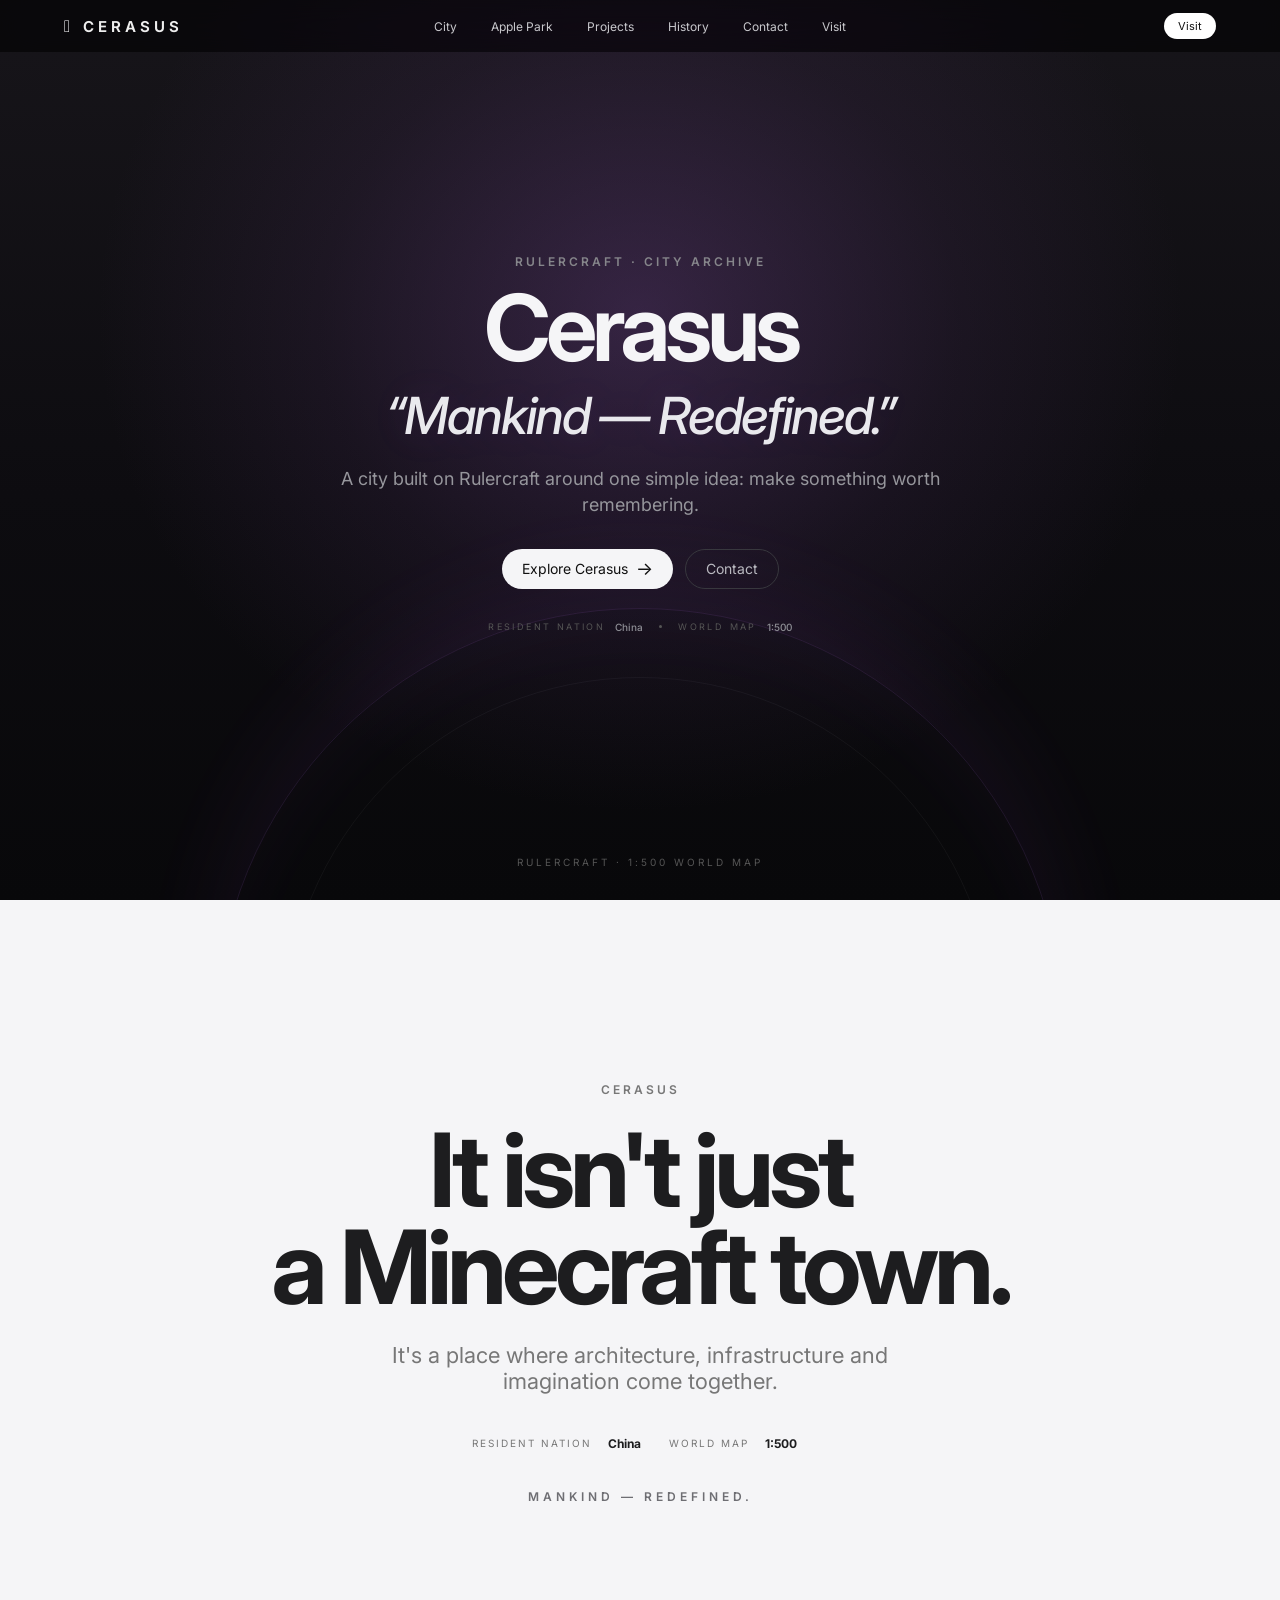
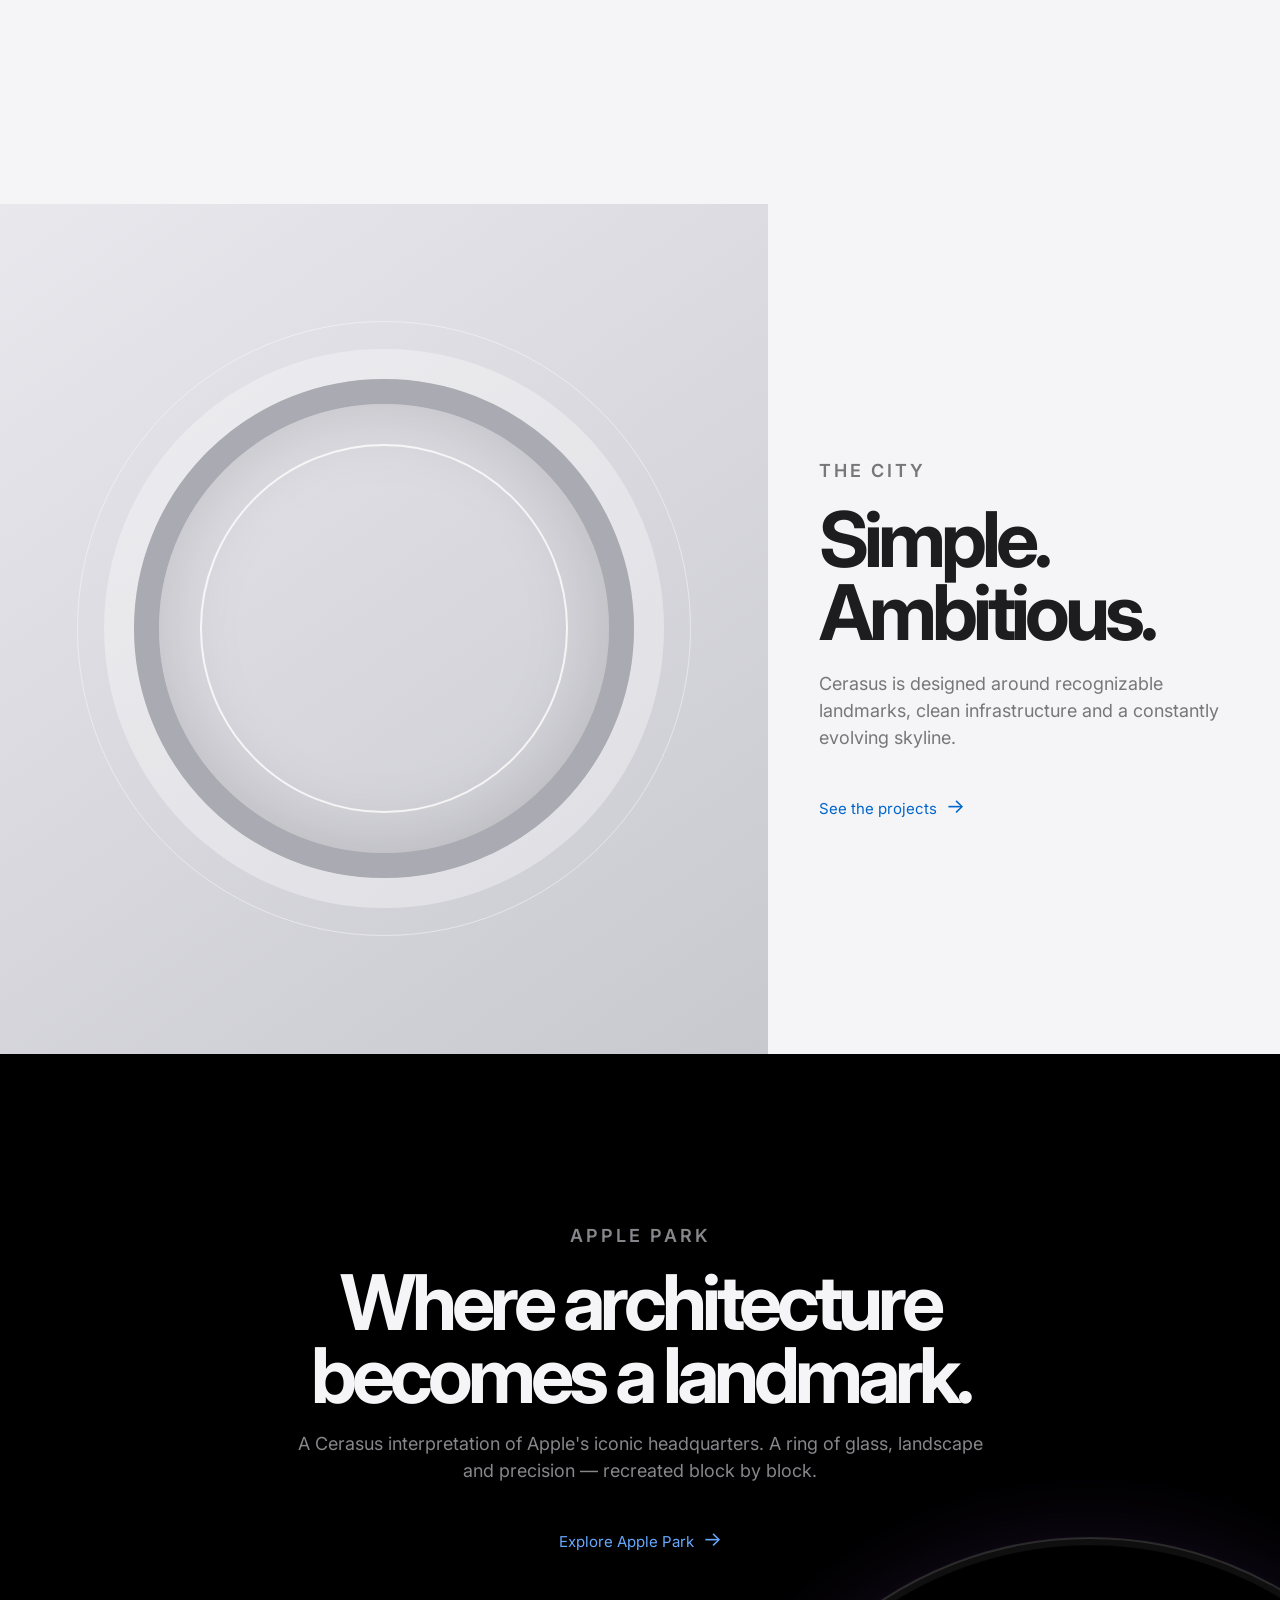
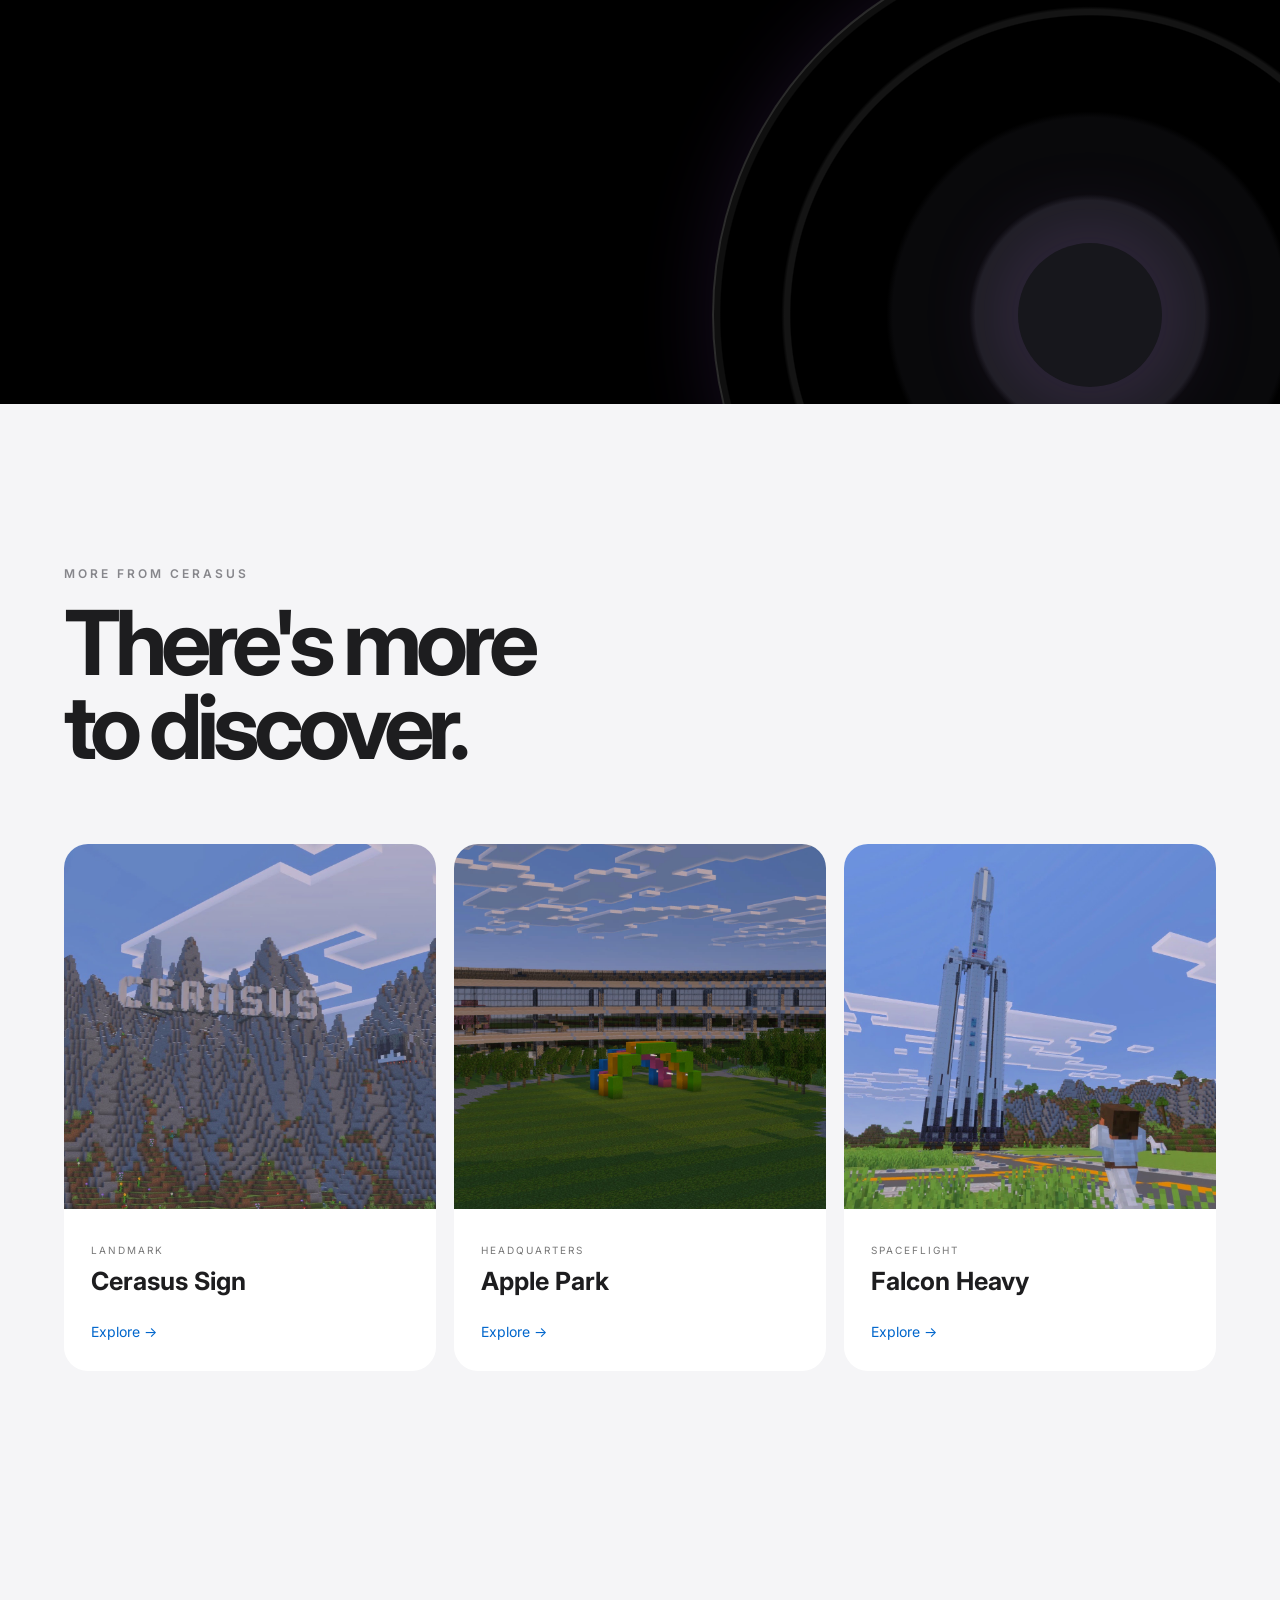
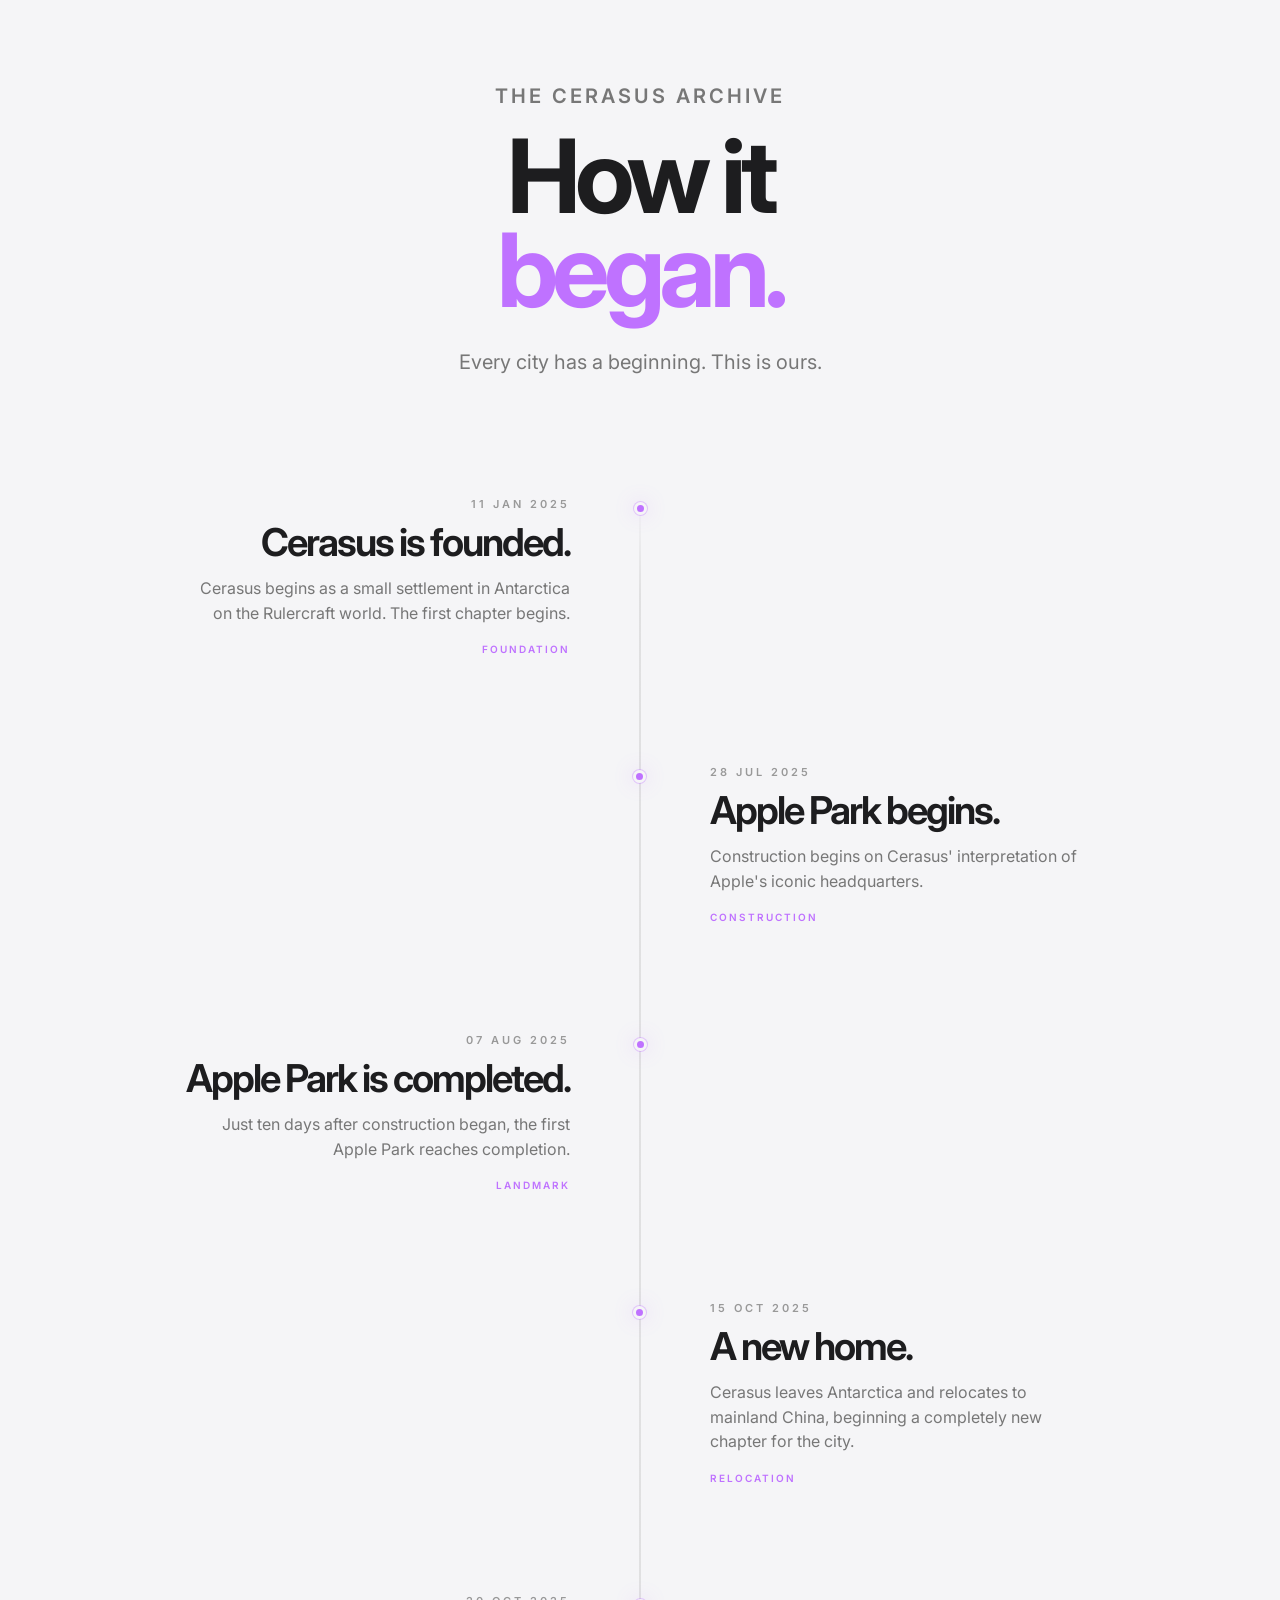
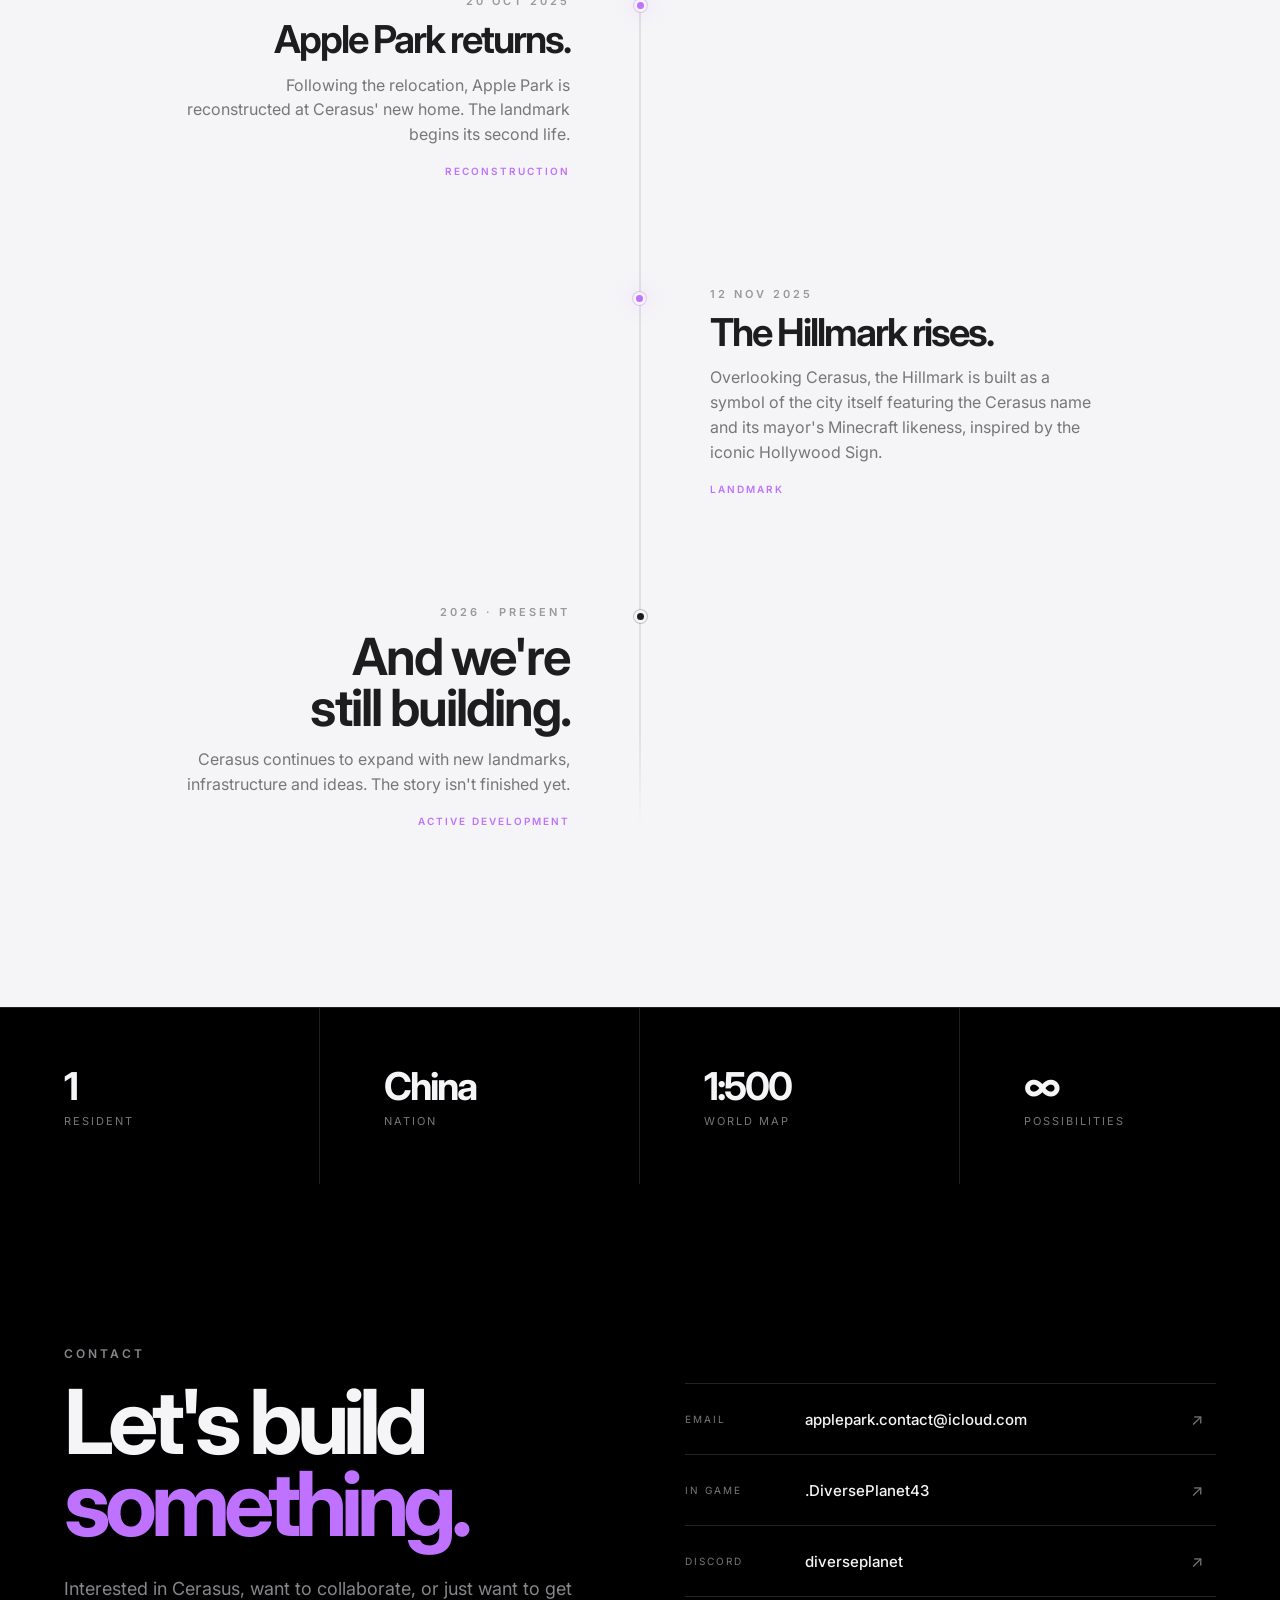
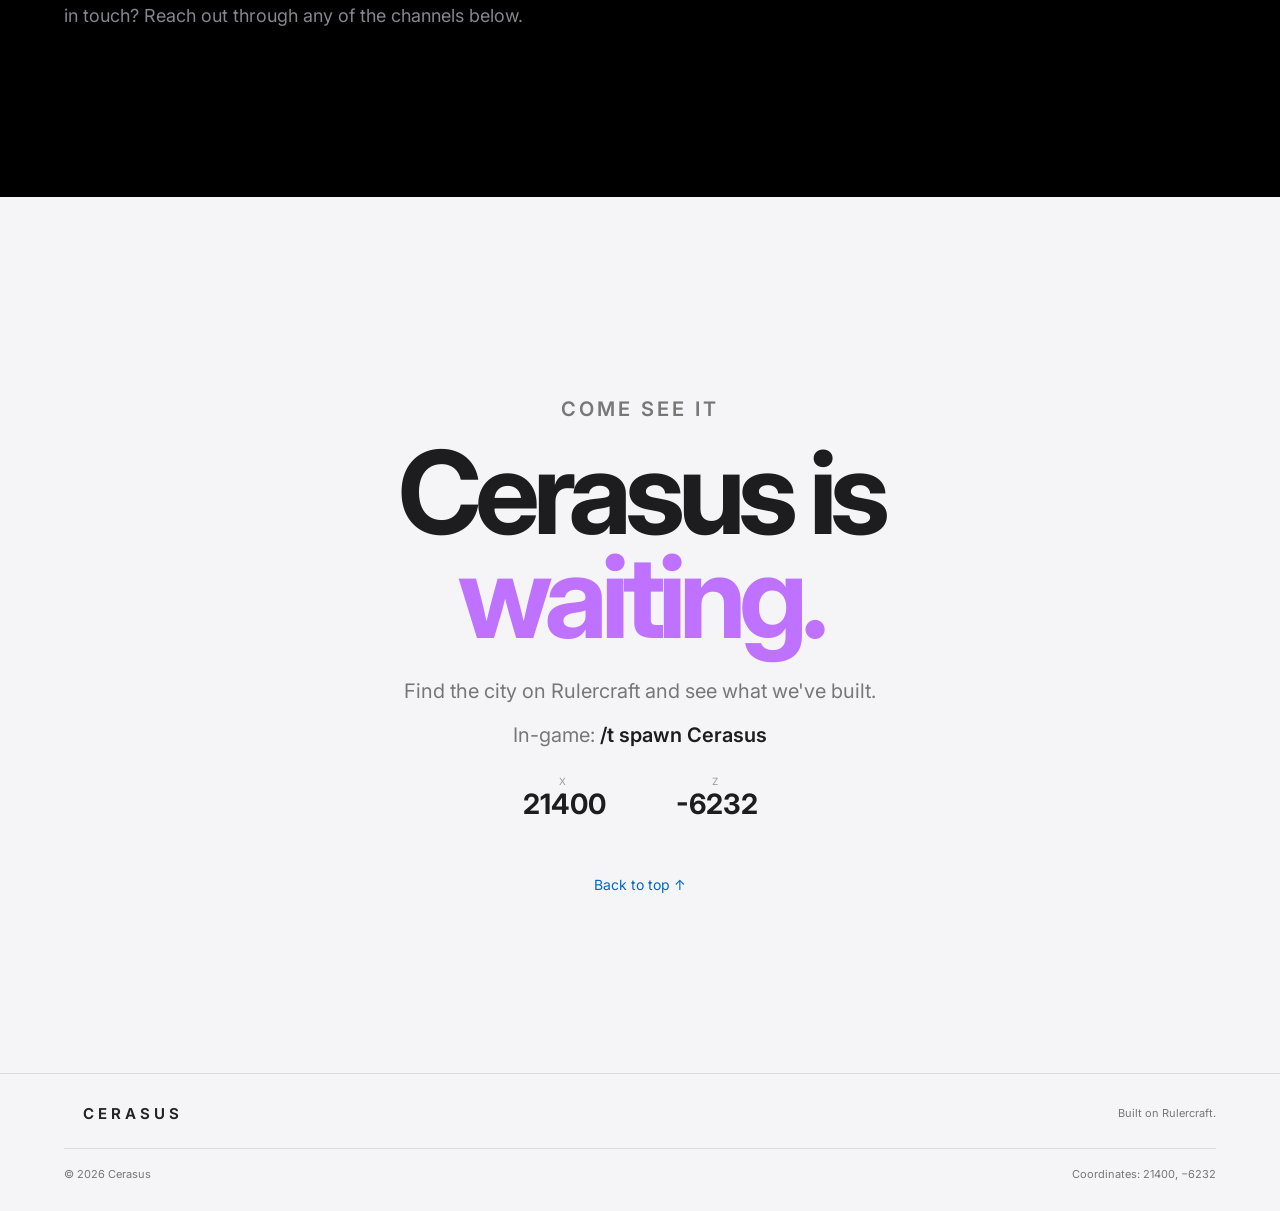
==== commit 689cd4fa: "Fix formatting in index.html paragraph" ====
--- a/index.html
+++ b/index.html
@@ -600,7 +600,7 @@
 
           <p>
             Overlooking Cerasus, the Hillmark is built
-            as a symbol of the city itself — featuring
+            as a symbol of the city itself featuring
             the Cerasus name and its mayor's Minecraft
             likeness, inspired by the iconic Hollywood Sign.
           </p>
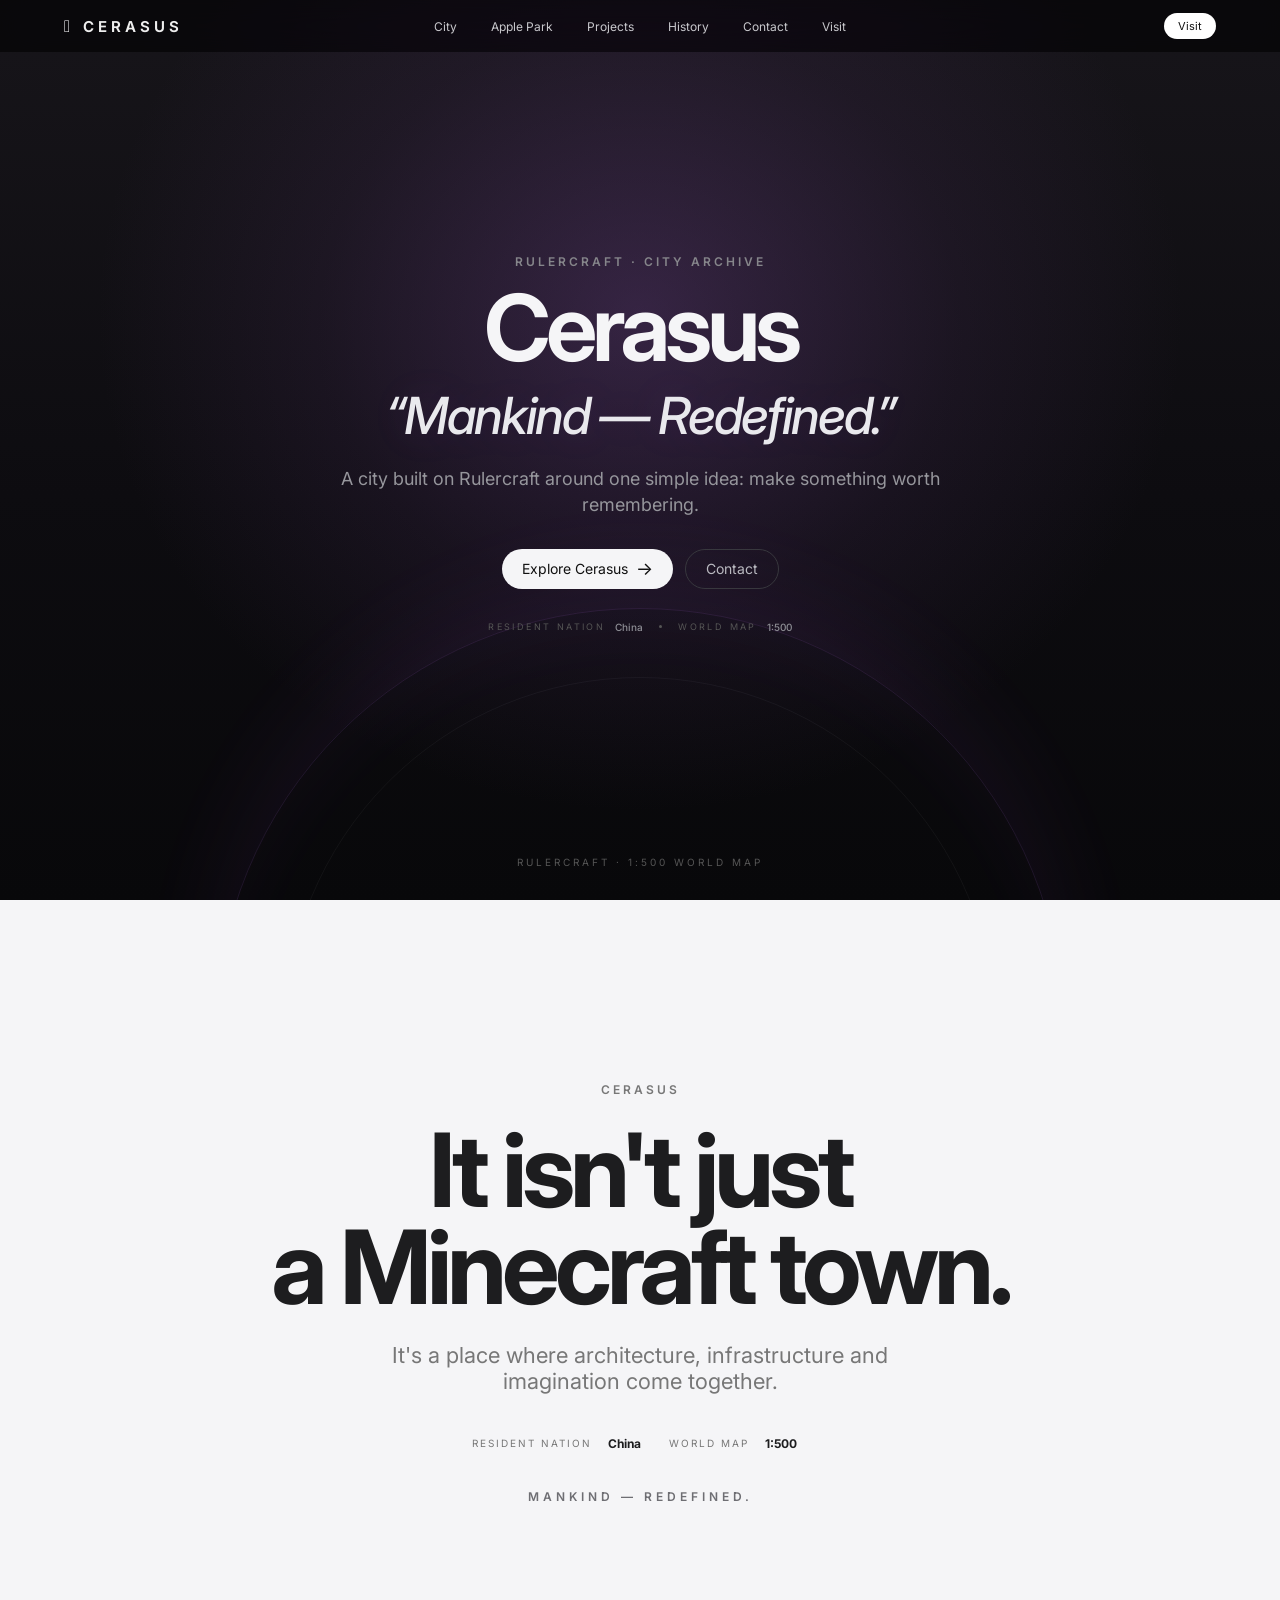
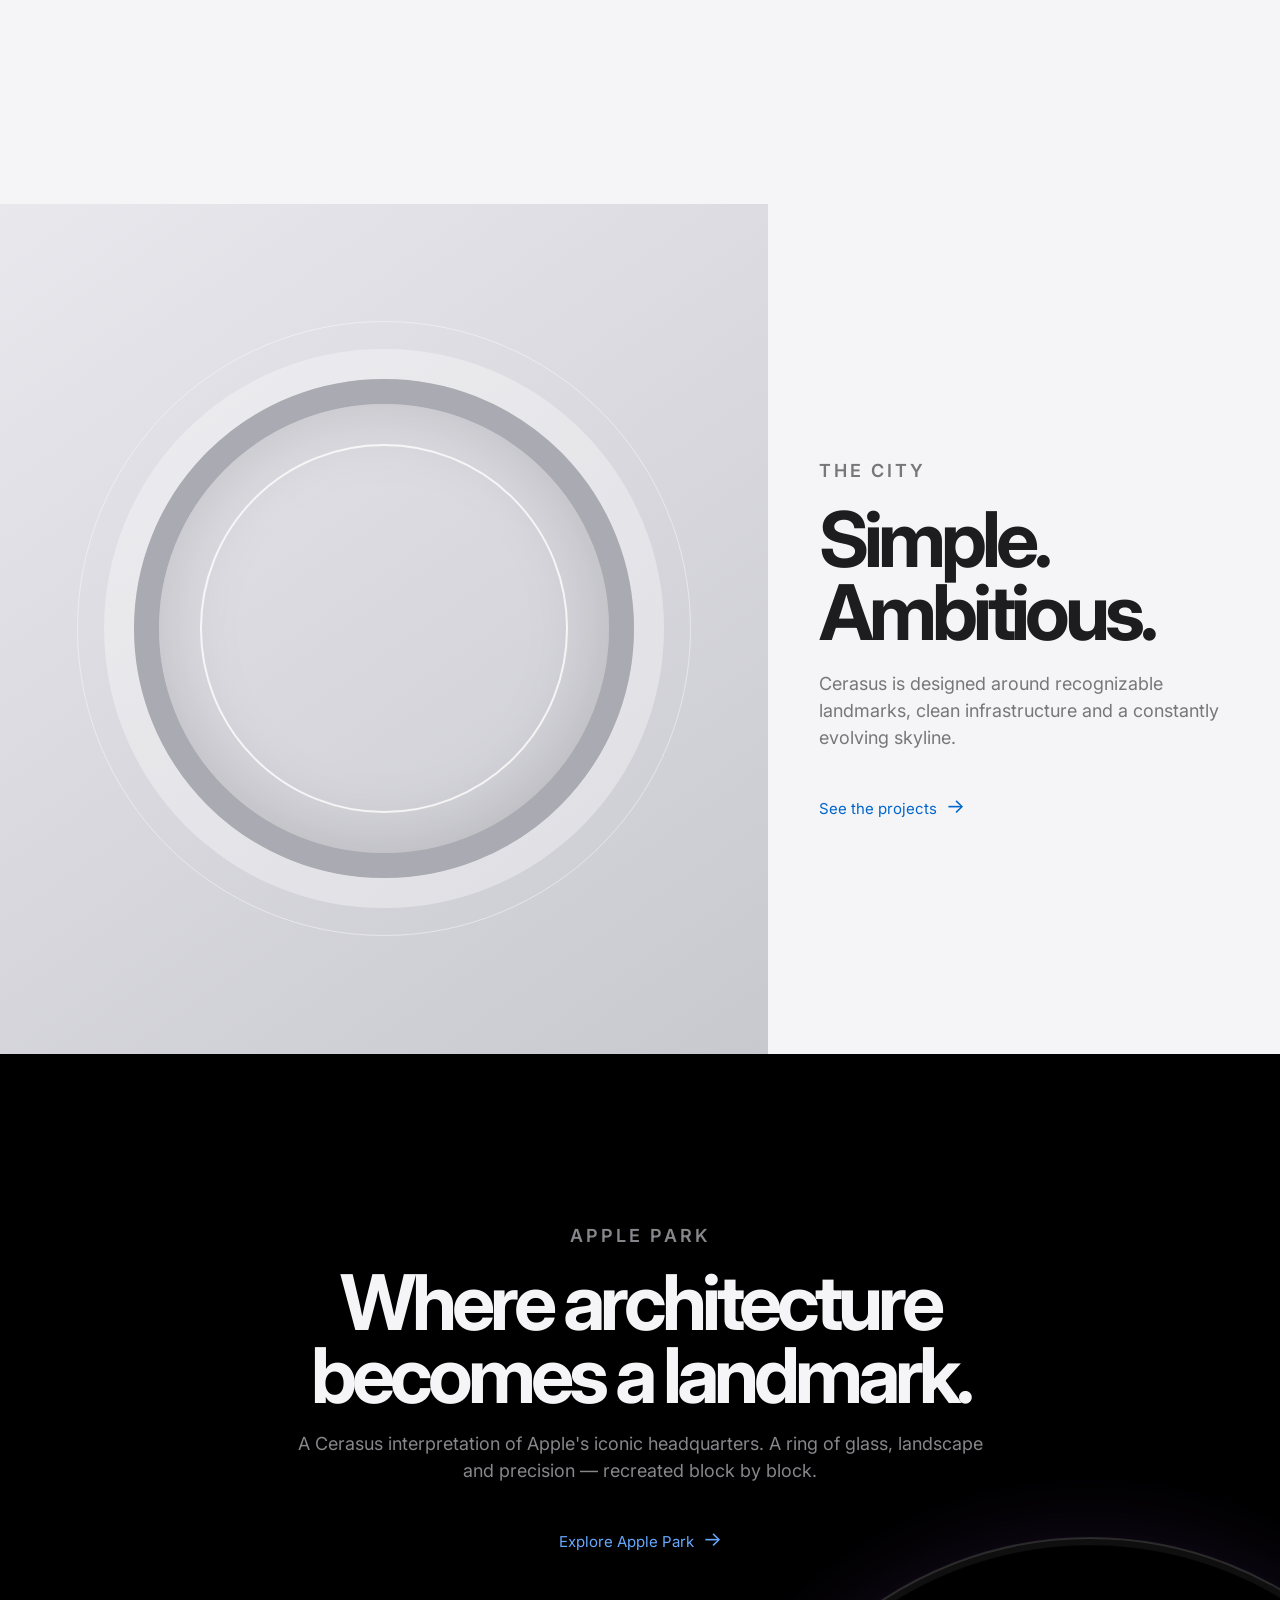
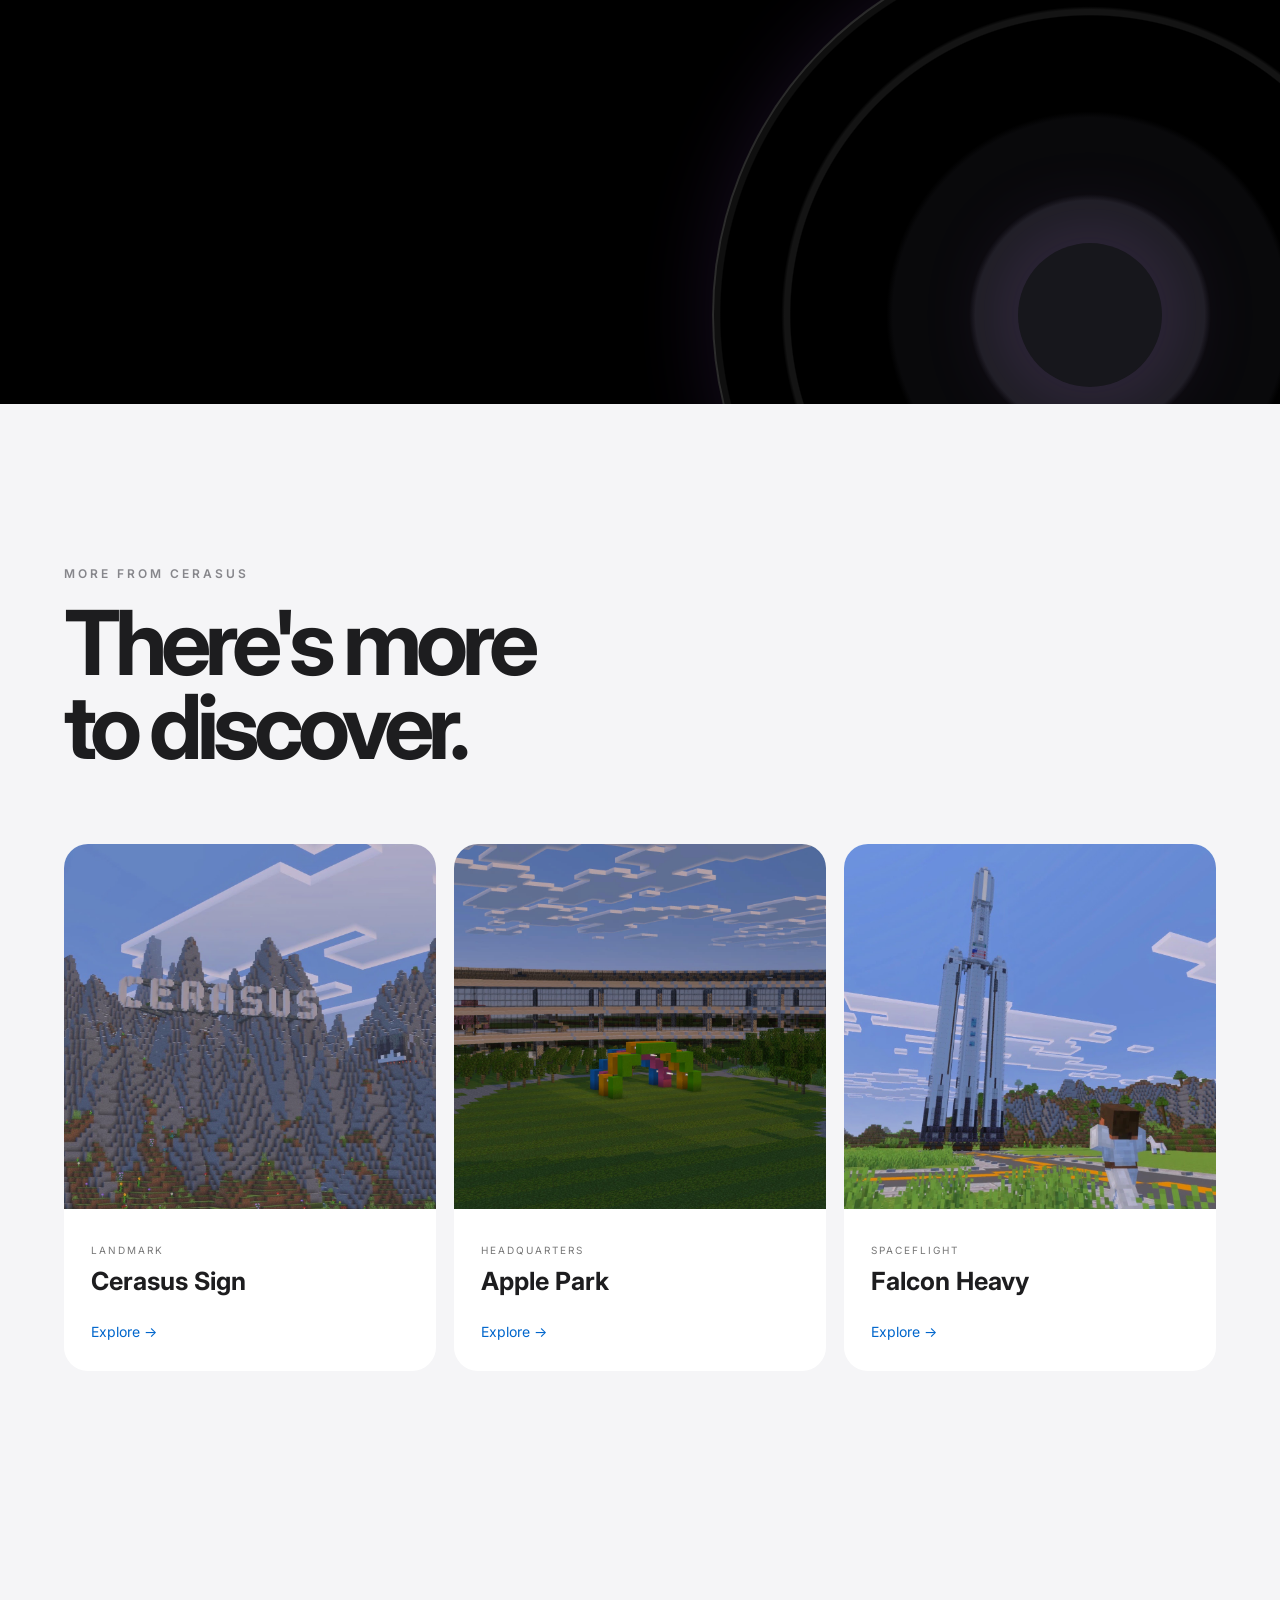
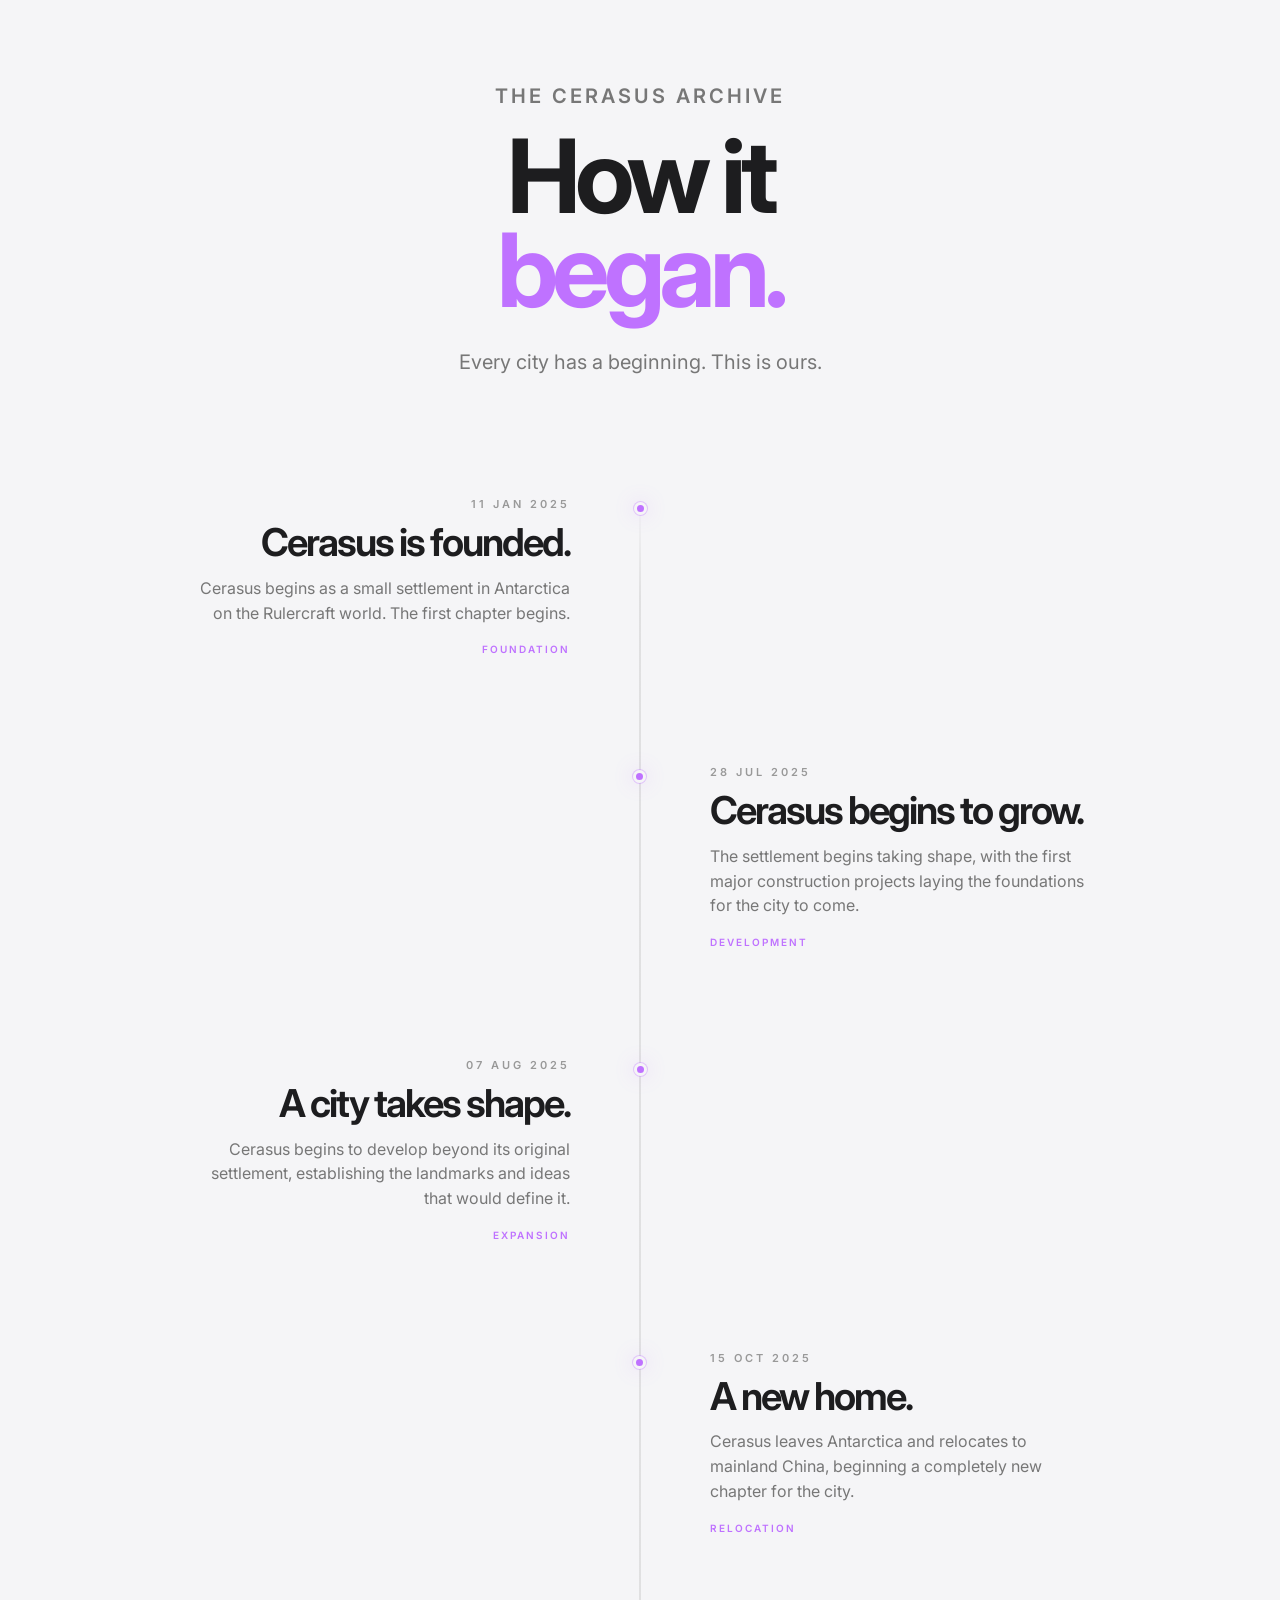
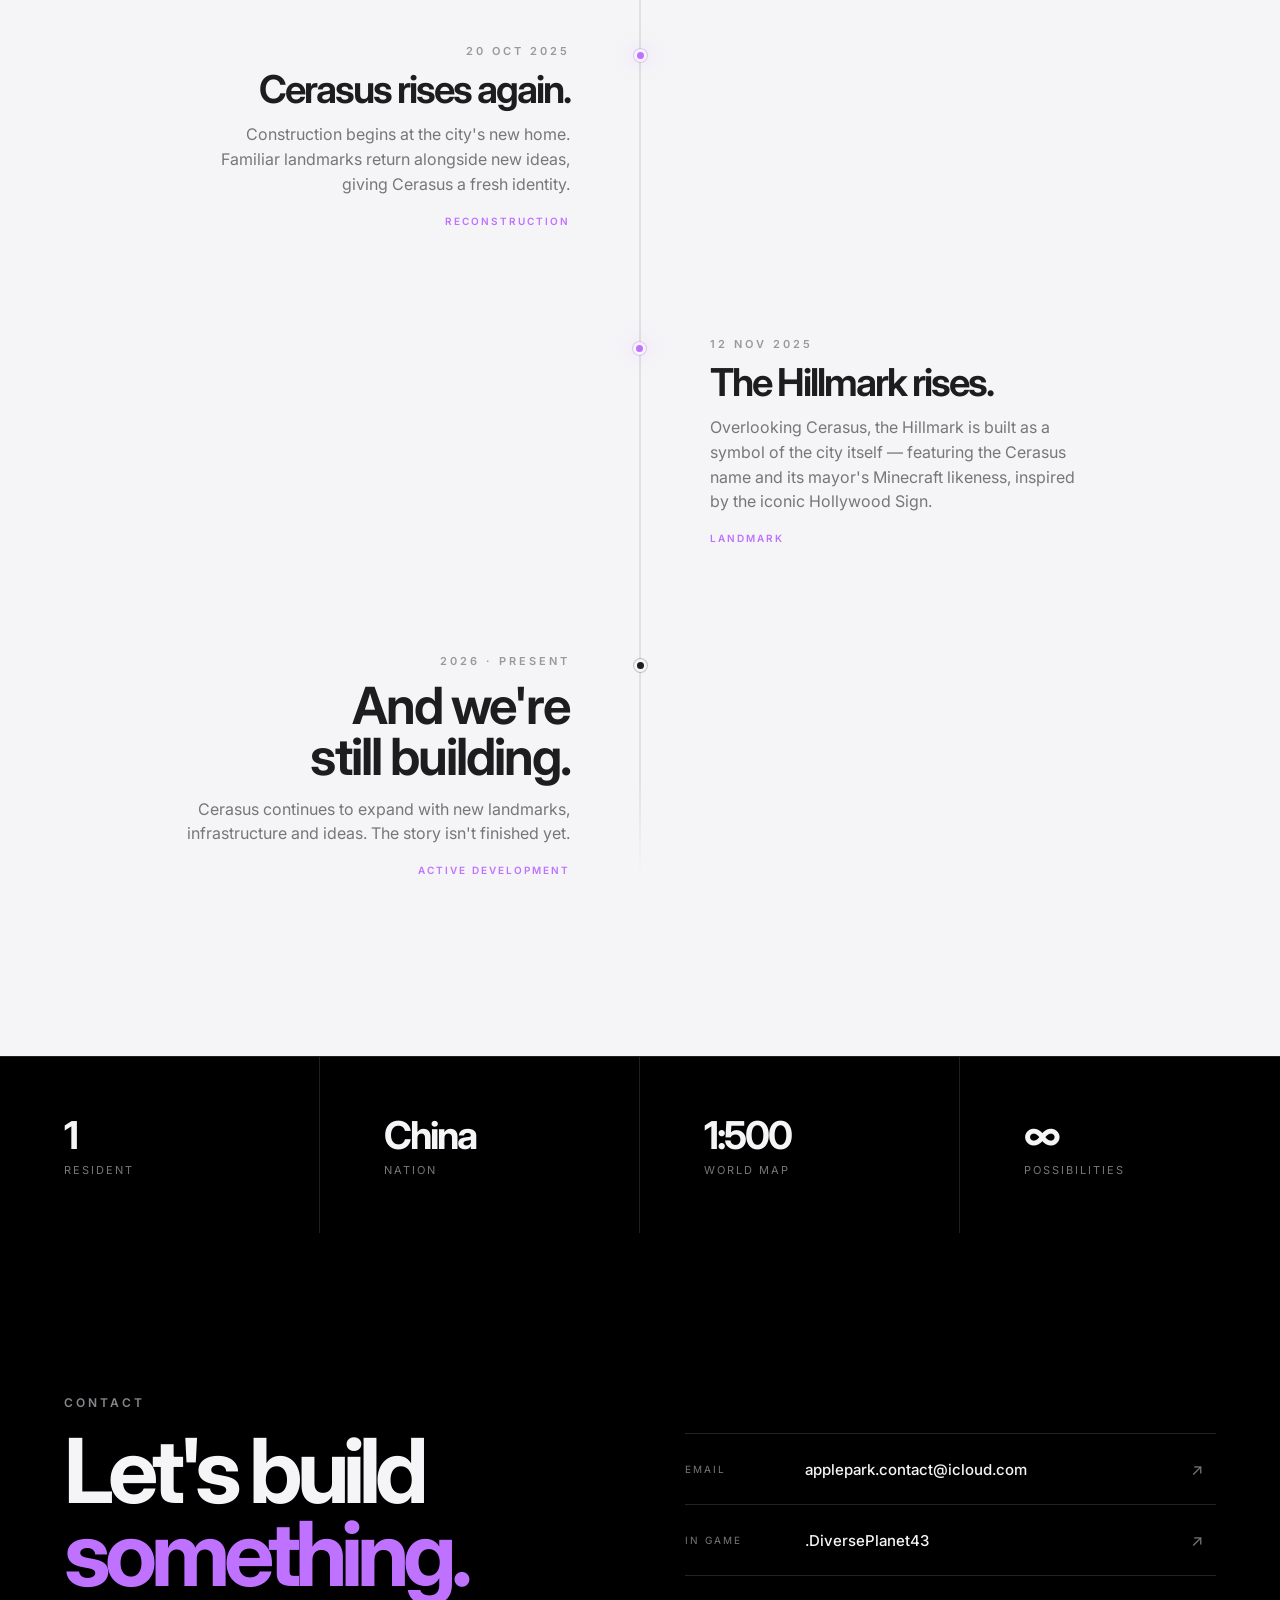
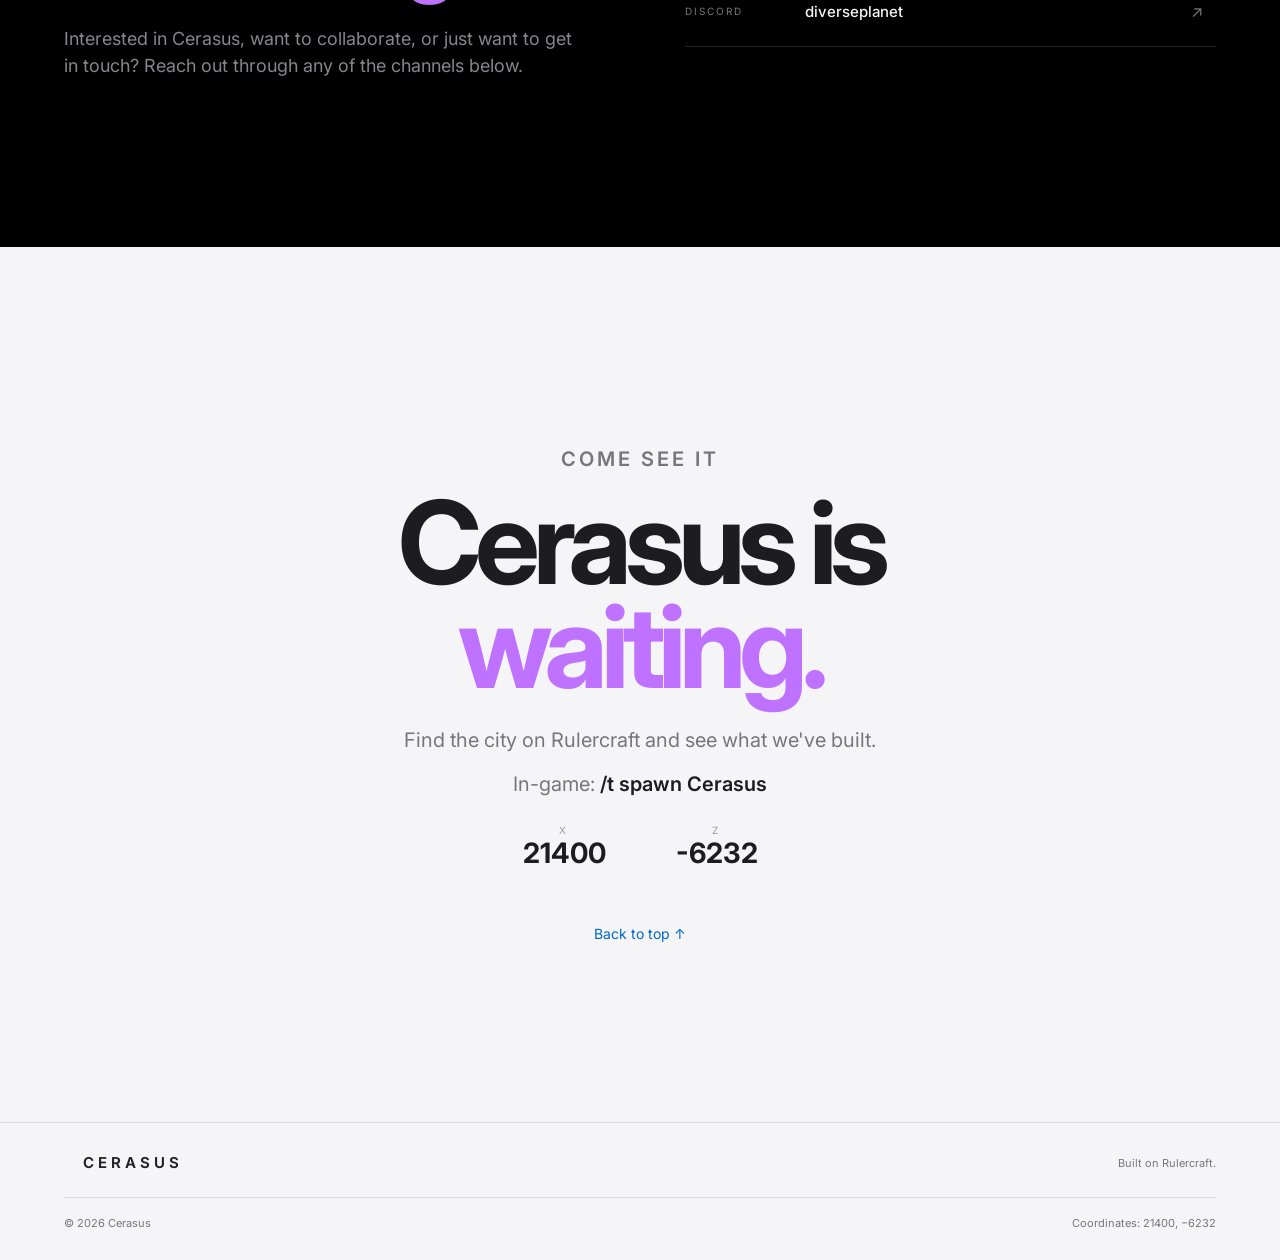
==== commit 796492cd: "Refactor Cerasus timeline section for clarity" ====
--- a/index.html
+++ b/index.html
@@ -420,229 +420,230 @@
 
 
     <!-- =====================================================
-         CERASUS TIMELINE
-         ===================================================== -->
-
-    <section
-      id="history"
-      class="timeline-section"
-    >
-
-      <div class="timeline-header">
-
-        <p class="eyebrow">
-          THE CERASUS ARCHIVE
-        </p>
-
-        <h2>
-          How it<br>
-          <span>began.</span>
-        </h2>
-
-        <p>
-          Every city has a beginning.
-          This is ours.
-        </p>
-
-      </div>
-
-
-      <div class="cerasus-timeline">
-
-
-        <!-- 01 — FOUNDATION -->
-
-        <article class="timeline-event">
-
-          <div class="timeline-dot"></div>
-
-          <span class="timeline-date">
-            11 JAN 2025
-          </span>
-
-          <h3>
-            Cerasus is founded.
-          </h3>
-
-          <p>
-            Cerasus begins as a small settlement
-            in Antarctica on the Rulercraft world.
-            The first chapter begins.
-          </p>
-
-          <span class="timeline-category">
-            FOUNDATION
-          </span>
-
-        </article>
-
-
-        <!-- 02 — APPLE PARK BEGINS -->
-
-        <article class="timeline-event">
-
-          <div class="timeline-dot"></div>
-
-          <span class="timeline-date">
-            28 JUL 2025
-          </span>
-
-          <h3>
-            Apple Park begins.
-          </h3>
-
-          <p>
-            Construction begins on Cerasus'
-            interpretation of Apple's iconic
-            headquarters.
-          </p>
-
-          <span class="timeline-category">
-            CONSTRUCTION
-          </span>
-
-        </article>
-
-
-        <!-- 03 — APPLE PARK COMPLETED -->
-
-        <article class="timeline-event">
-
-          <div class="timeline-dot"></div>
-
-          <span class="timeline-date">
-            07 AUG 2025
-          </span>
-
-          <h3>
-            Apple Park is completed.
-          </h3>
-
-          <p>
-            Just ten days after construction began,
-            the first Apple Park reaches completion.
-          </p>
-
-          <span class="timeline-category">
-            LANDMARK
-          </span>
-
-        </article>
-
-
-        <!-- 04 — RELOCATION -->
-
-        <article class="timeline-event">
-
-          <div class="timeline-dot"></div>
-
-          <span class="timeline-date">
-            15 OCT 2025
-          </span>
-
-          <h3>
-            A new home.
-          </h3>
-
-          <p>
-            Cerasus leaves Antarctica and relocates
-            to mainland China, beginning a completely
-            new chapter for the city.
-          </p>
-
-          <span class="timeline-category">
-            RELOCATION
-          </span>
-
-        </article>
-
-
-        <!-- 05 — APPLE PARK RETURNS -->
-
-        <article class="timeline-event">
-
-          <div class="timeline-dot"></div>
-
-          <span class="timeline-date">
-            20 OCT 2025
-          </span>
-
-          <h3>
-            Apple Park returns.
-          </h3>
-
-          <p>
-            Following the relocation, Apple Park
-            is reconstructed at Cerasus' new home.
-            The landmark begins its second life.
-          </p>
-
-          <span class="timeline-category">
-            RECONSTRUCTION
-          </span>
-
-        </article>
-
-
-        <!-- 06 — HILLMARK -->
-
-        <article class="timeline-event">
-
-          <div class="timeline-dot"></div>
-
-          <span class="timeline-date">
-            12 NOV 2025
-          </span>
-
-          <h3>
-            The Hillmark rises.
-          </h3>
-
-          <p>
-            Overlooking Cerasus, the Hillmark is built
-            as a symbol of the city itself featuring
-            the Cerasus name and its mayor's Minecraft
-            likeness, inspired by the iconic Hollywood Sign.
-          </p>
-
-          <span class="timeline-category">
-            LANDMARK
-          </span>
-
-        </article>
-
-
-        <!-- 07 — PRESENT -->
-
-        <article class="timeline-event final">
-
-          <div class="timeline-dot"></div>
-
-          <span class="timeline-date">
-            2026 · PRESENT
-          </span>
-
-          <h3>
-            And we're<br>
-            still building.
-          </h3>
-
-          <p>
-            Cerasus continues to expand with new
-            landmarks, infrastructure and ideas.
-            The story isn't finished yet.
-          </p>
-
-          <span class="timeline-category">
-            ACTIVE DEVELOPMENT
-          </span>
-
-        </article>
-
-
-      </div>
-
-    </section>
+     CERASUS TIMELINE
+     ===================================================== -->
+
+<section
+  id="history"
+  class="timeline-section"
+>
+
+  <div class="timeline-header">
+
+    <p class="eyebrow">
+      THE CERASUS ARCHIVE
+    </p>
+
+    <h2>
+      How it<br>
+      <span>began.</span>
+    </h2>
+
+    <p>
+      Every city has a beginning.
+      This is ours.
+    </p>
+
+  </div>
+
+
+  <div class="cerasus-timeline">
+
+
+    <!-- 01 — FOUNDATION -->
+
+    <article class="timeline-event">
+
+      <div class="timeline-dot"></div>
+
+      <span class="timeline-date">
+        11 JAN 2025
+      </span>
+
+      <h3>
+        Cerasus is founded.
+      </h3>
+
+      <p>
+        Cerasus begins as a small settlement
+        in Antarctica on the Rulercraft world.
+        The first chapter begins.
+      </p>
+
+      <span class="timeline-category">
+        FOUNDATION
+      </span>
+
+    </article>
+
+
+    <!-- 02 — FIRST EXPANSION -->
+
+    <article class="timeline-event">
+
+      <div class="timeline-dot"></div>
+
+      <span class="timeline-date">
+        28 JUL 2025
+      </span>
+
+      <h3>
+        Cerasus begins to grow.
+      </h3>
+
+      <p>
+        The settlement begins taking shape,
+        with the first major construction projects
+        laying the foundations for the city to come.
+      </p>
+
+      <span class="timeline-category">
+        DEVELOPMENT
+      </span>
+
+    </article>
+
+
+    <!-- 03 — FIRST LANDMARK -->
+
+    <article class="timeline-event">
+
+      <div class="timeline-dot"></div>
+
+      <span class="timeline-date">
+        07 AUG 2025
+      </span>
+
+      <h3>
+        A city takes shape.
+      </h3>
+
+      <p>
+        Cerasus begins to develop beyond its
+        original settlement, establishing the
+        landmarks and ideas that would define it.
+      </p>
+
+      <span class="timeline-category">
+        EXPANSION
+      </span>
+
+    </article>
+
+
+    <!-- 04 — RELOCATION -->
+
+    <article class="timeline-event">
+
+      <div class="timeline-dot"></div>
+
+      <span class="timeline-date">
+        15 OCT 2025
+      </span>
+
+      <h3>
+        A new home.
+      </h3>
+
+      <p>
+        Cerasus leaves Antarctica and relocates
+        to mainland China, beginning a completely
+        new chapter for the city.
+      </p>
+
+      <span class="timeline-category">
+        RELOCATION
+      </span>
+
+    </article>
+
+
+    <!-- 05 — REBUILDING -->
+
+    <article class="timeline-event">
+
+      <div class="timeline-dot"></div>
+
+      <span class="timeline-date">
+        20 OCT 2025
+      </span>
+
+      <h3>
+        Cerasus rises again.
+      </h3>
+
+      <p>
+        Construction begins at the city's new home.
+        Familiar landmarks return alongside new
+        ideas, giving Cerasus a fresh identity.
+      </p>
+
+      <span class="timeline-category">
+        RECONSTRUCTION
+      </span>
+
+    </article>
+
+
+    <!-- 06 — HILLMARK -->
+
+    <article class="timeline-event">
+
+      <div class="timeline-dot"></div>
+
+      <span class="timeline-date">
+        12 NOV 2025
+      </span>
+
+      <h3>
+        The Hillmark rises.
+      </h3>
+
+      <p>
+        Overlooking Cerasus, the Hillmark is built
+        as a symbol of the city itself — featuring
+        the Cerasus name and its mayor's Minecraft
+        likeness, inspired by the iconic Hollywood Sign.
+      </p>
+
+      <span class="timeline-category">
+        LANDMARK
+      </span>
+
+    </article>
+
+
+    <!-- 07 — PRESENT -->
+
+    <article class="timeline-event final">
+
+      <div class="timeline-dot"></div>
+
+      <span class="timeline-date">
+        2026 · PRESENT
+      </span>
+
+      <h3>
+        And we're<br>
+        still building.
+      </h3>
+
+      <p>
+        Cerasus continues to expand with new
+        landmarks, infrastructure and ideas.
+        The story isn't finished yet.
+      </p>
+
+      <span class="timeline-category">
+        ACTIVE DEVELOPMENT
+      </span>
+
+    </article>
+
+
+  </div>
+
+</section>
 
 
     <!-- =====================================================
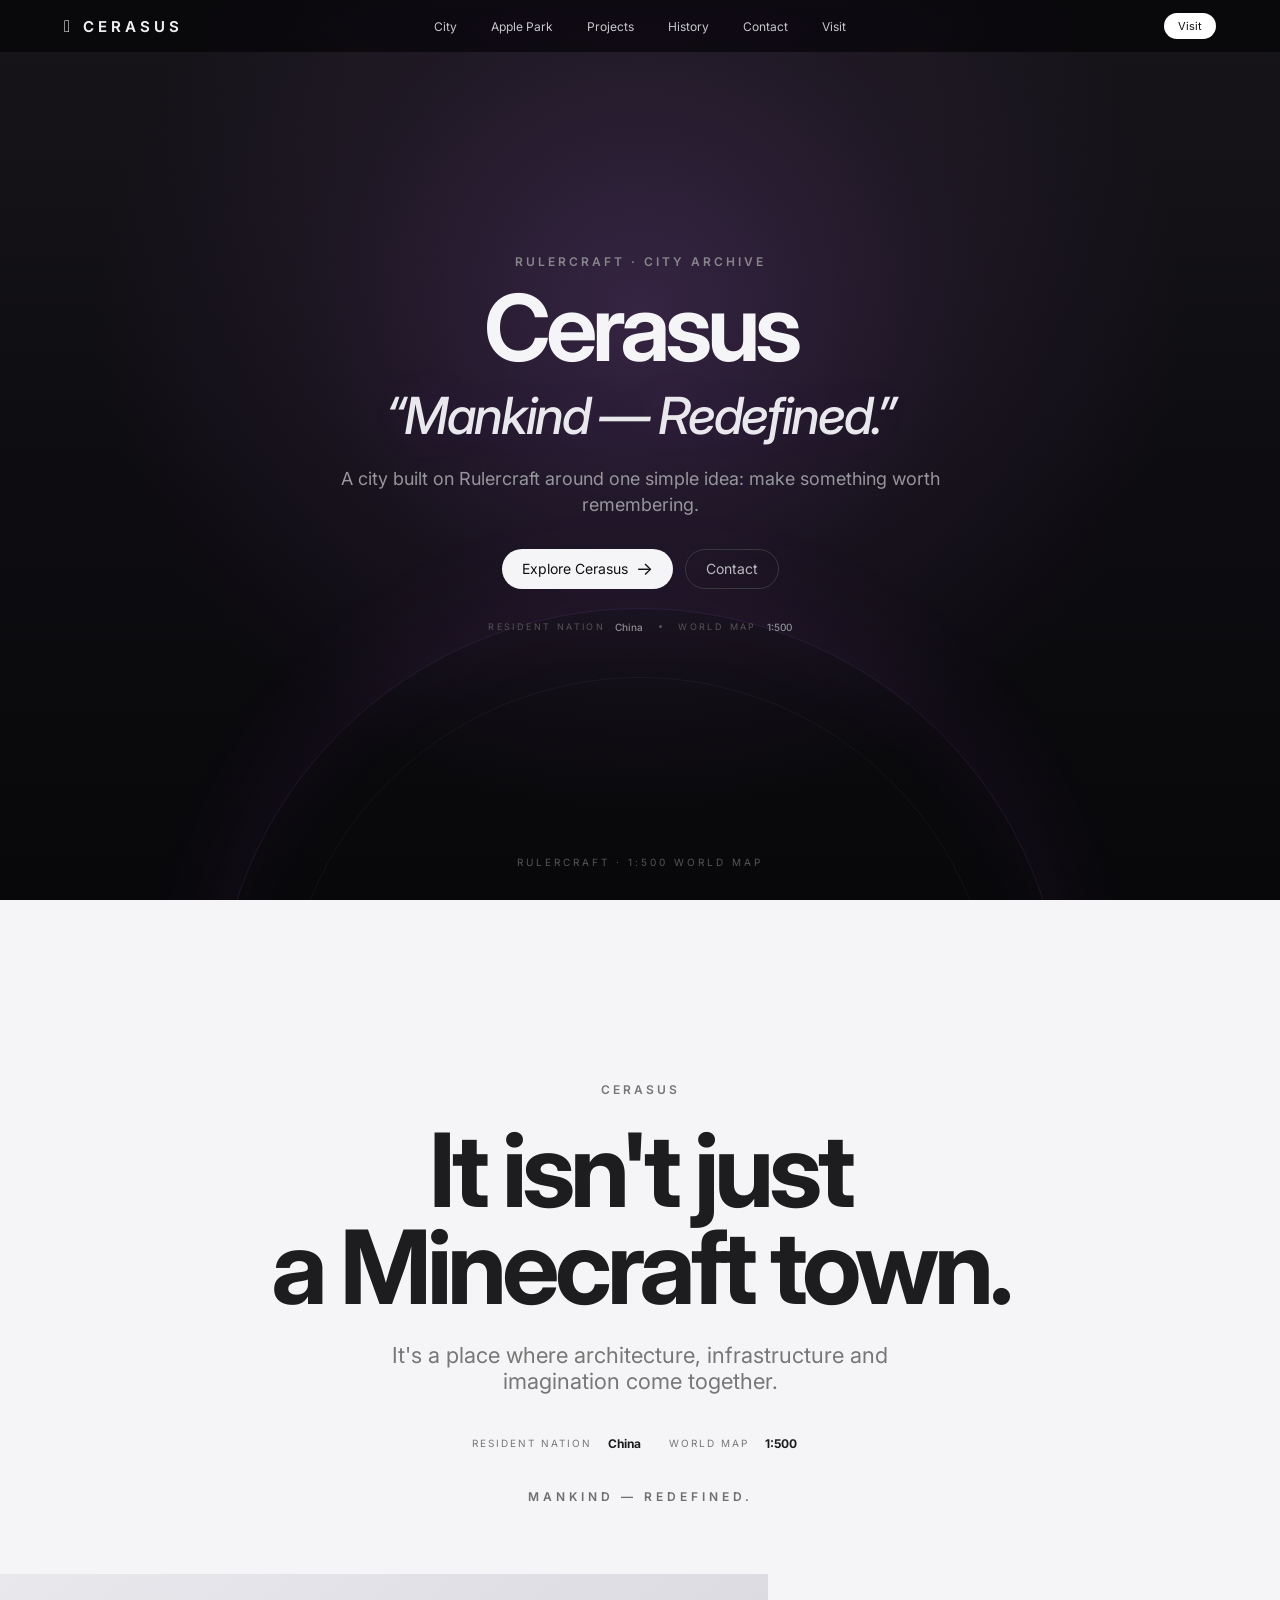
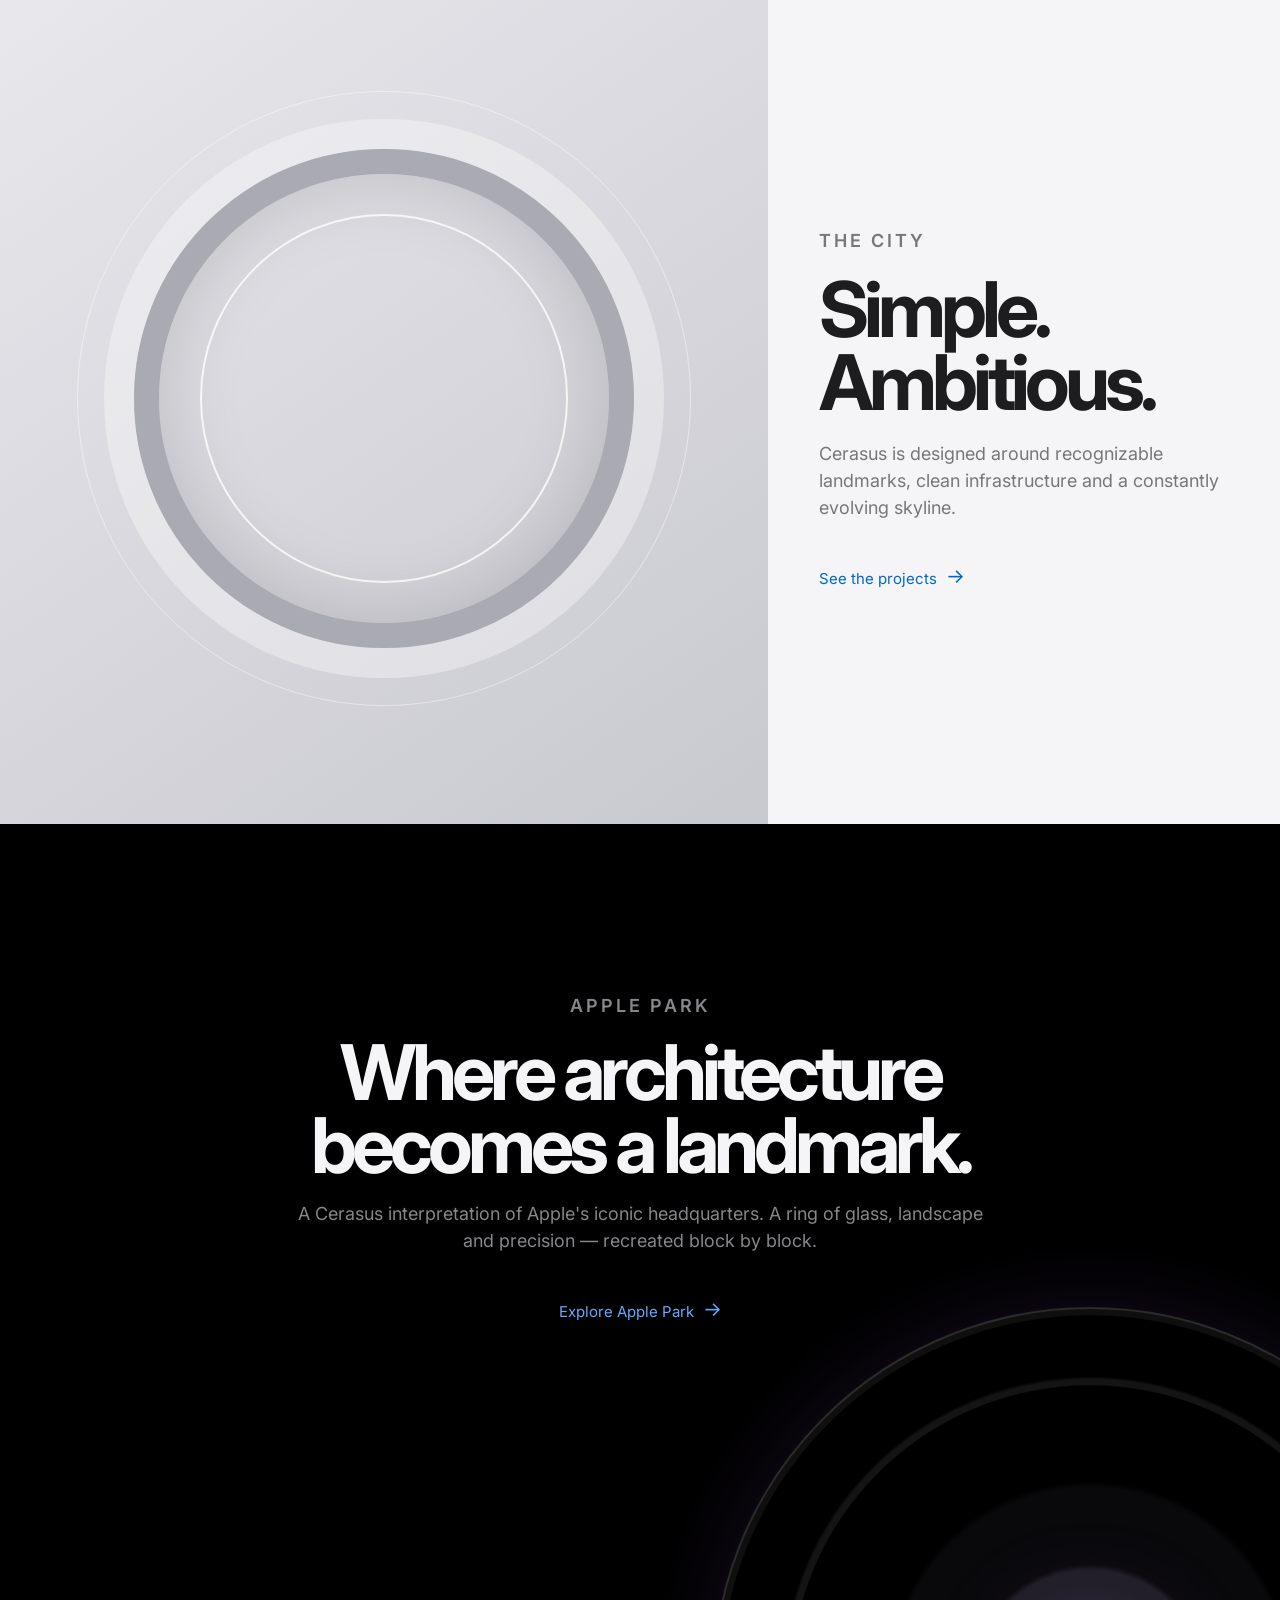
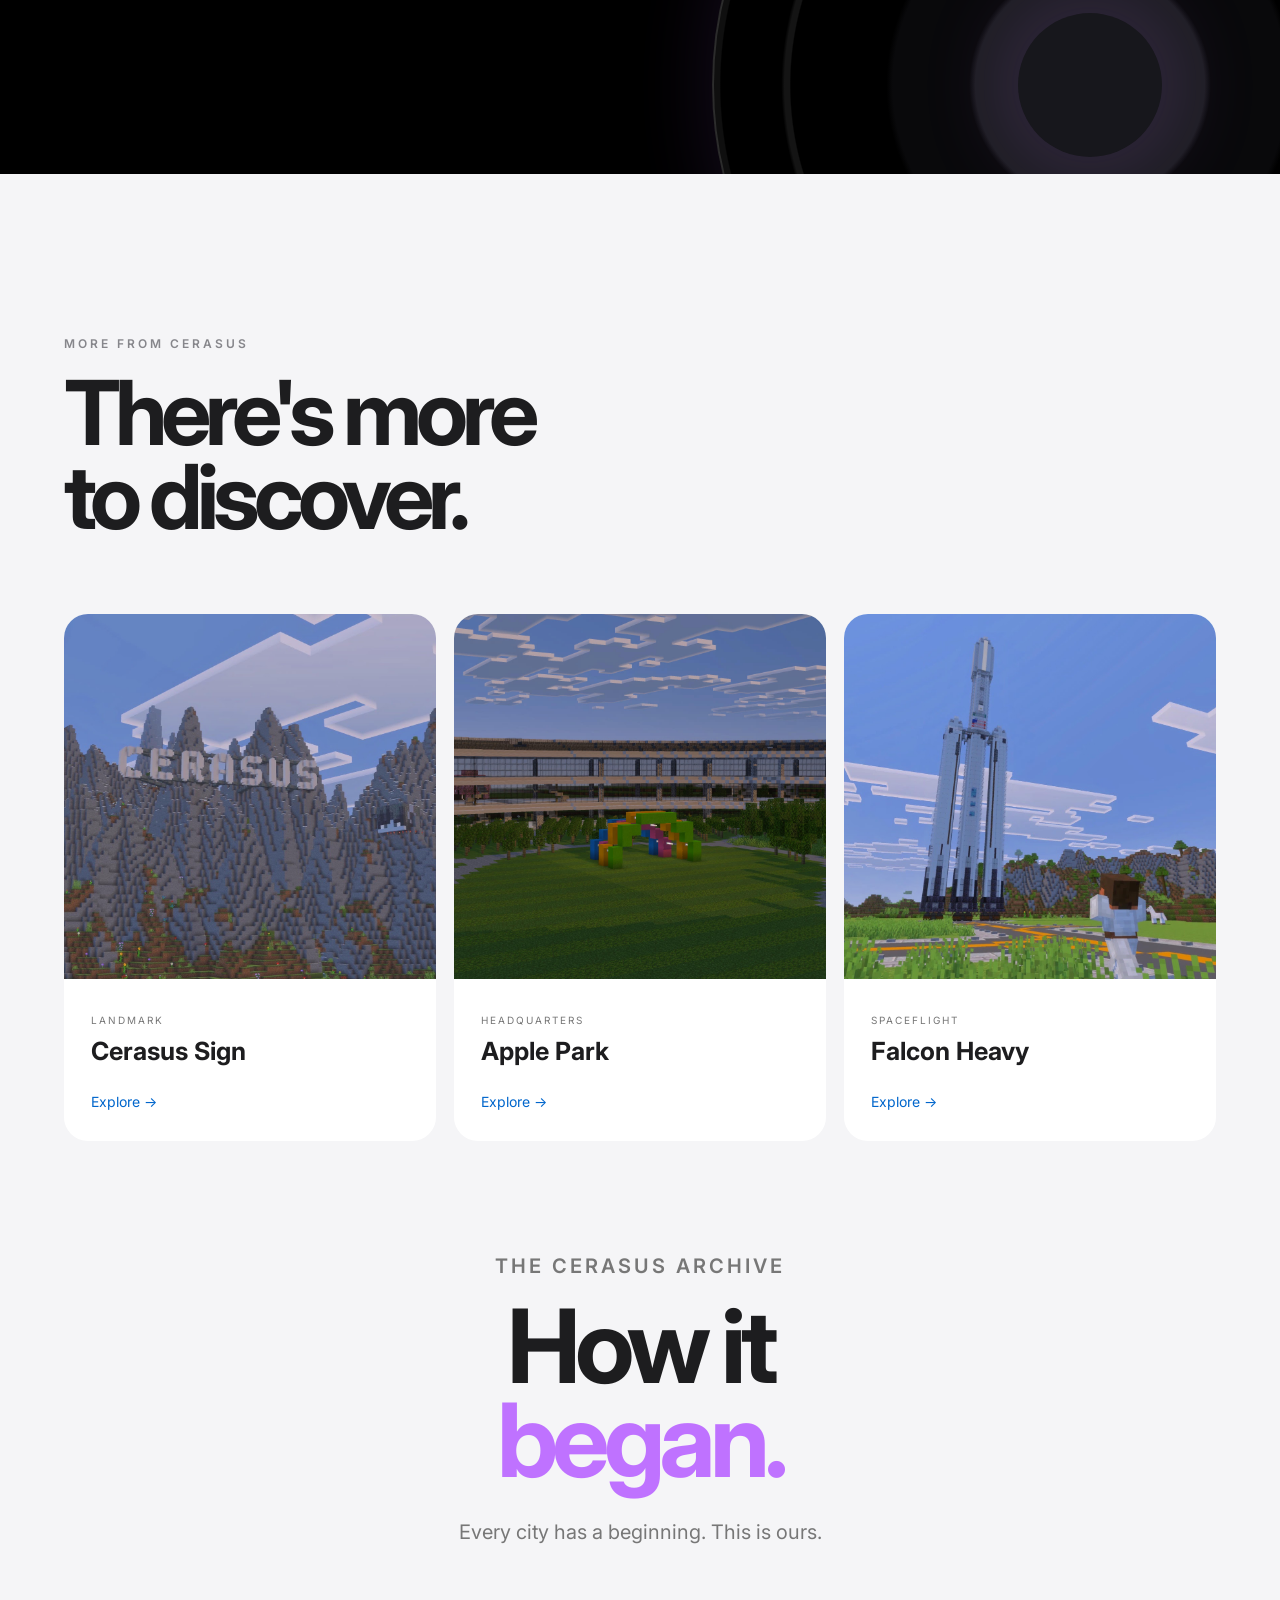
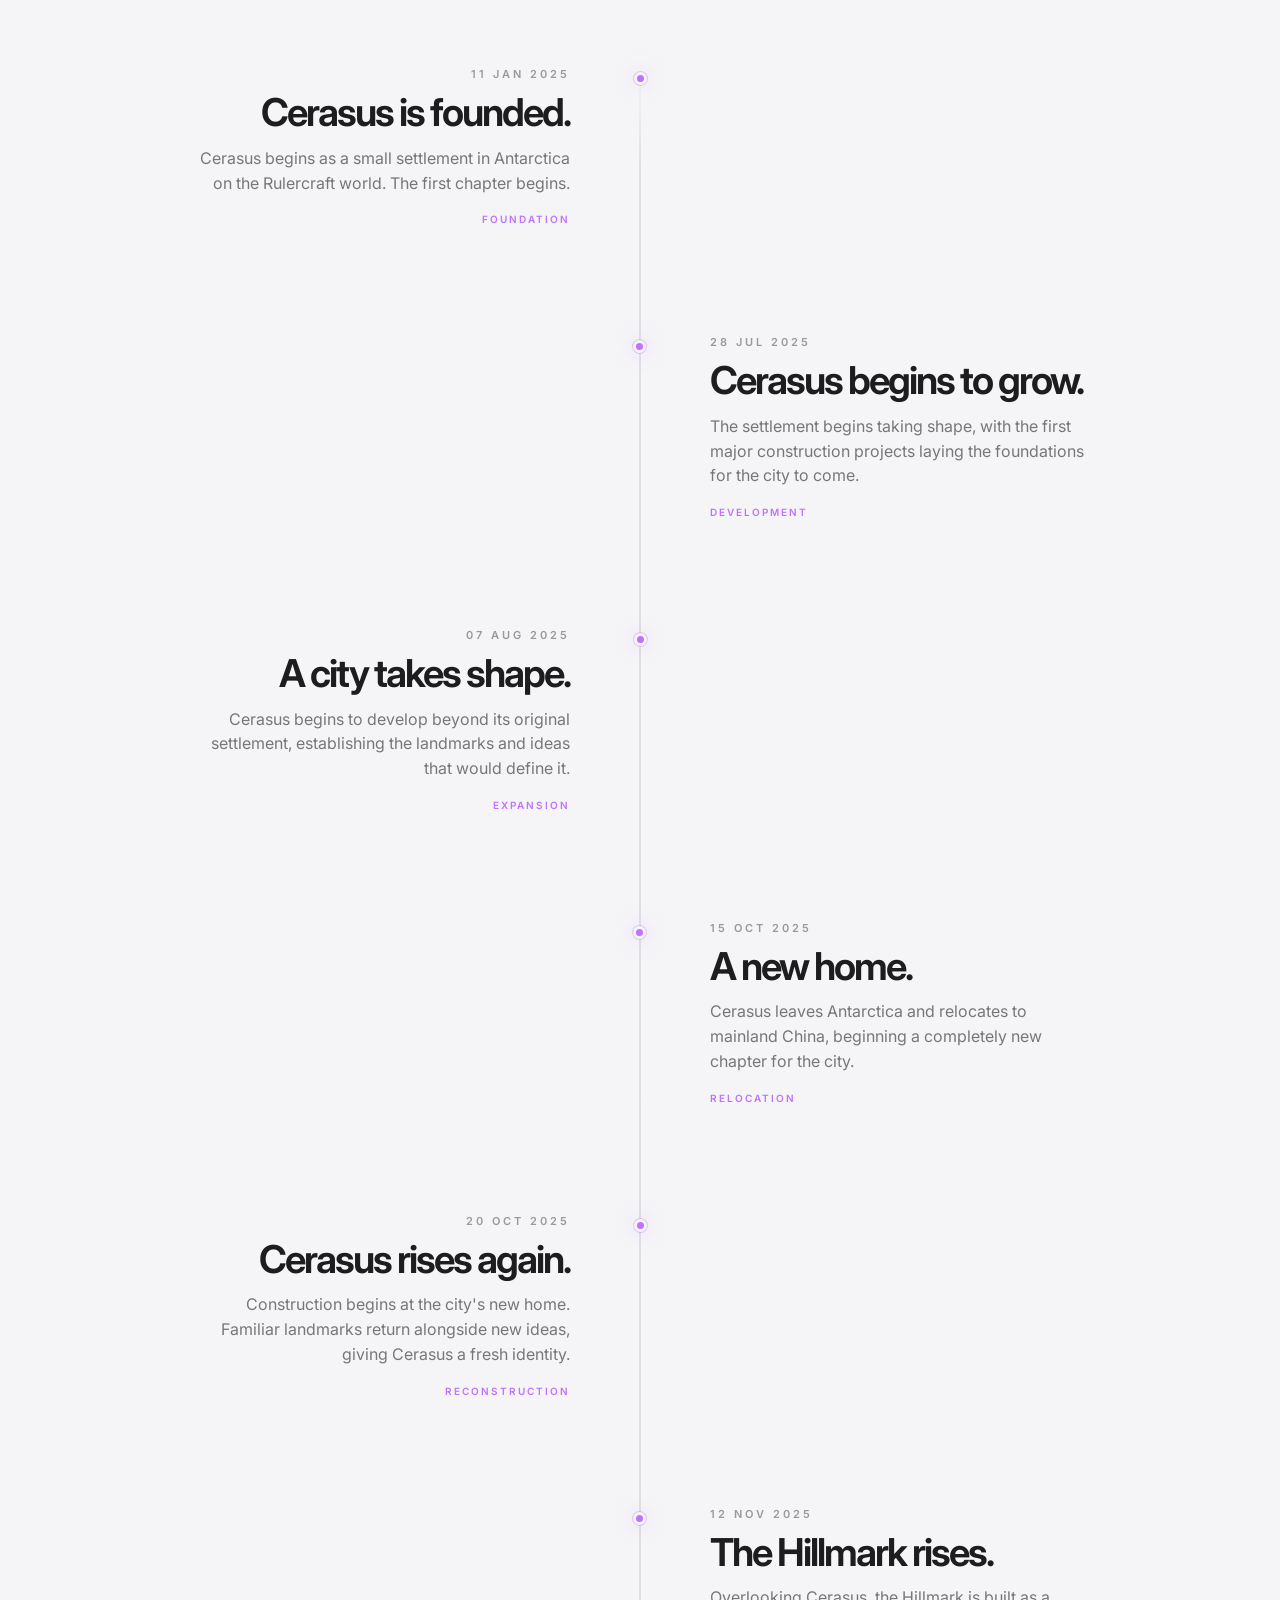
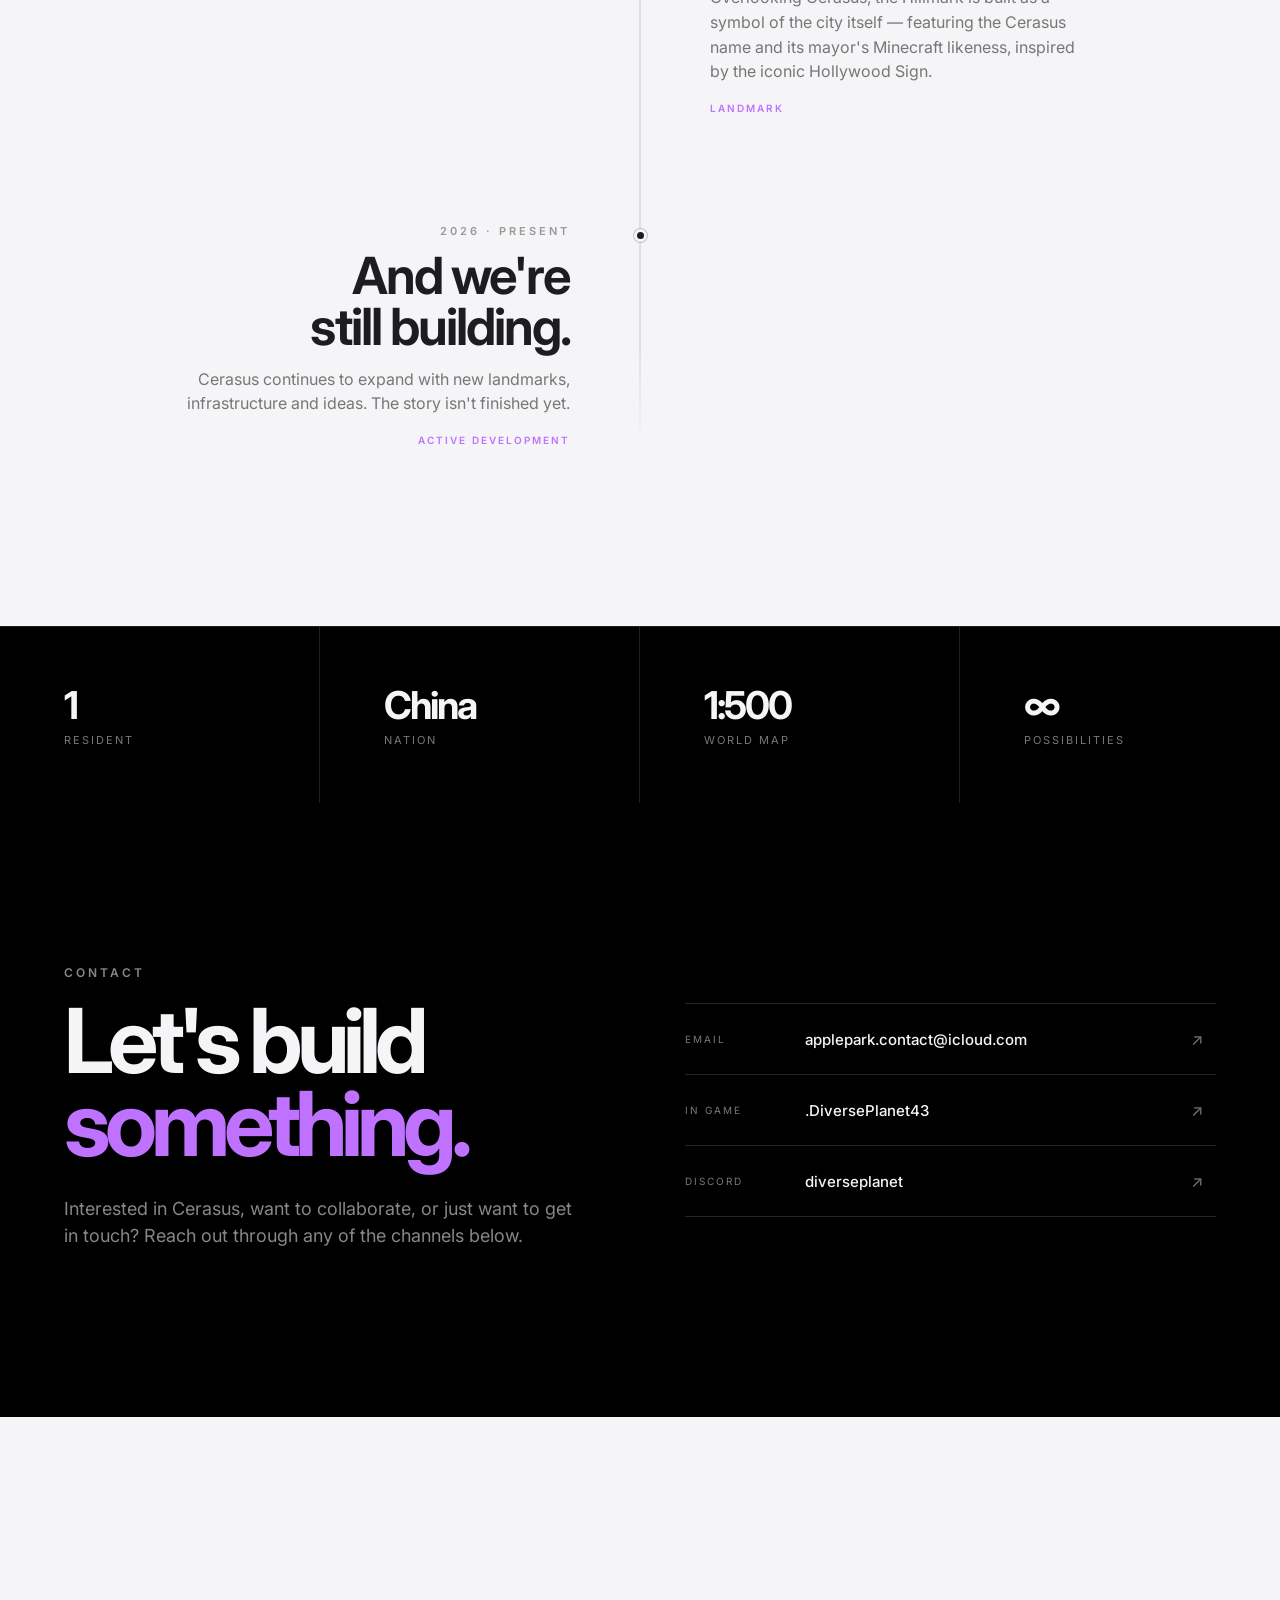
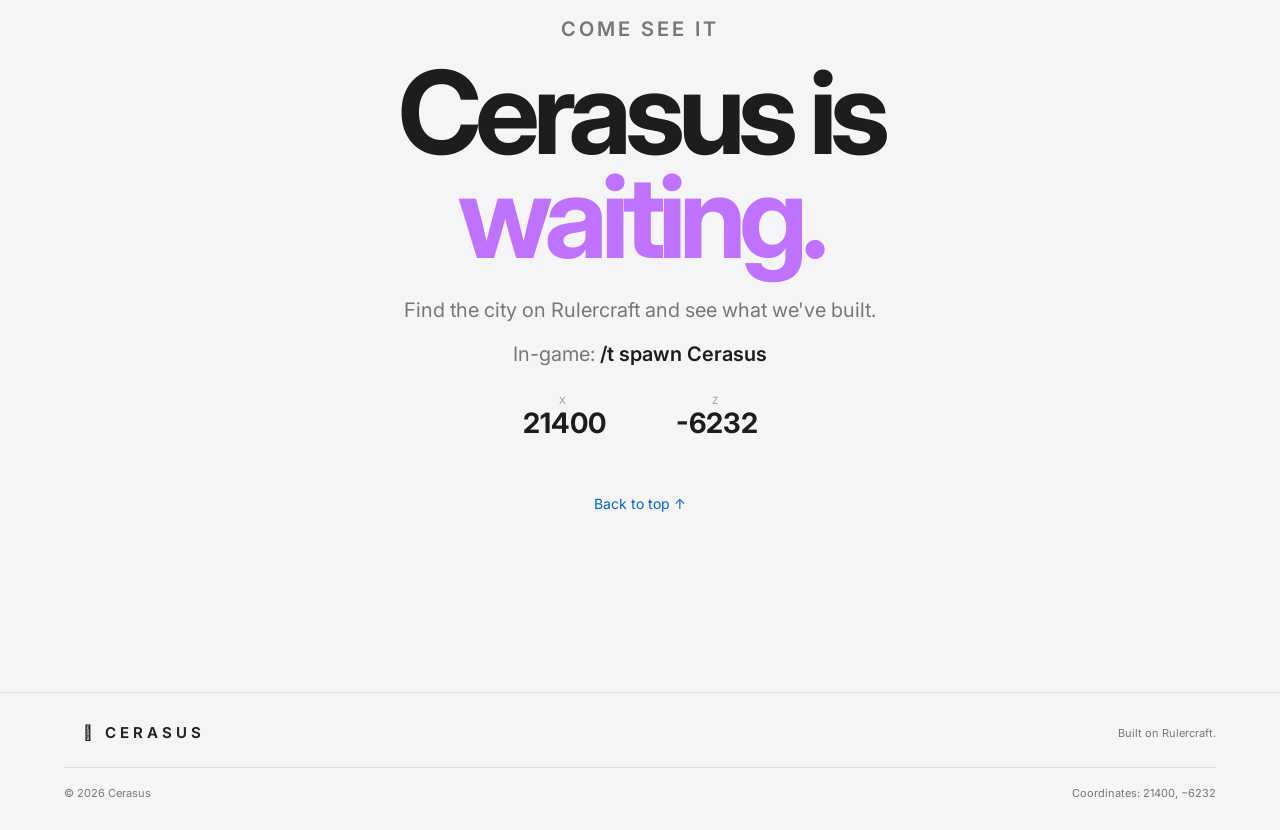
==== commit 81399899: "Refactor index.html structure and content" ====
--- a/index.html
+++ b/index.html
@@ -1,425 +1,491 @@
 <!DOCTYPE html>
 <html lang="en">
-
 <head>
-  <meta charset="UTF-8">
-  <meta name="viewport" content="width=device-width, initial-scale=1.0">
-
-  <title>Cerasus — Cerasus</title>
-
-  <meta
-    name="description"
-    content="Cerasus. A city on Rulercraft, designed for what comes next."
+
+<meta charset="UTF-8">
+<meta name="viewport" content="width=device-width, initial-scale=1.0">
+
+<title>Cerasus — Cerasus</title>
+
+<meta
+  name="description"
+  content="Cerasus. A city on Rulercraft, designed for what comes next."
+>
+
+<link rel="stylesheet" href="style.css">
+
+</head>
+
+<body class="page-loading">
+
+
+<!-- =====================================================
+     NAVIGATION
+     ===================================================== -->
+
+<header class="topbar">
+
+  <a
+    class="apple-brand main-brand"
+    href="#top"
+    aria-label="Cerasus"
   >
 
-  <link rel="stylesheet" href="style.css">
-</head>
-
-<body class="page-loading">
-
-  <!-- =====================================================
-       NAVIGATION
-       ===================================================== -->
-
-  <header class="topbar">
-
-    <a
-      class="apple-brand main-brand"
-      href="#top"
-      aria-label="Cerasus"
+    <span
+      class="apple-logo"
+      aria-hidden="true"
     >
-      <span
-        class="apple-logo"
-        aria-hidden="true"
-      >&#63743;</span>
-
-      <span>CERASUS</span>
+      &#63743;
+    </span>
+
+    <span>CERASUS</span>
+
+  </a>
+
+
+  <nav>
+
+    <a href="#city">
+      City
     </a>
 
-    <nav>
-      <a href="#city">City</a>
-      <a href="#applepark">Apple Park</a>
-      <a href="#projects">Projects</a>
-      <a href="#history">History</a>
-      <a href="#contact">Contact</a>
-      <a href="#visit">Visit</a>
-    </nav>
-
-    <a
-      class="visit-pill"
-      href="#visit"
-    >
+    <a href="#applepark">
+      Apple Park
+    </a>
+
+    <a href="#projects">
+      Projects
+    </a>
+
+    <a href="#history">
+      History
+    </a>
+
+    <a href="#contact">
+      Contact
+    </a>
+
+    <a href="#visit">
       Visit
     </a>
 
-  </header>
-
-
-  <main id="top">
-
-    <!-- =====================================================
-         HERO
-         ===================================================== -->
-
-    <section class="hero">
-
-      <div class="hero-copy reveal hero-reveal">
-
-        <p class="kicker">
-          RULERCRAFT · CITY ARCHIVE
+  </nav>
+
+
+  <a
+    class="visit-pill"
+    href="#visit"
+  >
+    Visit
+  </a>
+
+</header>
+
+
+
+<main id="top">
+
+
+<!-- =====================================================
+     HERO
+     ===================================================== -->
+
+<section class="hero">
+
+  <div class="hero-copy reveal hero-reveal">
+
+    <p class="kicker">
+      RULERCRAFT · CITY ARCHIVE
+    </p>
+
+
+    <h1 class="cerasus-hero-title">
+      Cerasus
+    </h1>
+
+
+    <p class="hero-tagline">
+      “Mankind — Redefined.”
+    </p>
+
+
+    <p class="lead">
+      A city built on Rulercraft around one simple idea:
+      make something worth remembering.
+    </p>
+
+
+    <div class="hero-actions">
+
+      <a
+        class="hero-primary"
+        href="map.html"
+      >
+        Explore Cerasus
+        <span>→</span>
+      </a>
+
+
+      <a
+        class="hero-secondary"
+        href="#contact"
+      >
+        Contact
+      </a>
+
+    </div>
+
+
+    <div class="hero-status">
+
+      <span>
+        RESIDENT NATION
+      </span>
+
+      <strong>
+        China
+      </strong>
+
+      <i></i>
+
+      <span>
+        WORLD MAP
+      </span>
+
+      <strong>
+        1:500
+      </strong>
+
+    </div>
+
+  </div>
+
+
+  <div
+    class="hero-arc"
+    aria-hidden="true"
+  ></div>
+
+
+  <div class="hero-caption">
+    RULERCRAFT · 1:500 WORLD MAP
+  </div>
+
+</section>
+
+
+
+<!-- =====================================================
+     CITY INTRO
+     ===================================================== -->
+
+<section
+  id="city"
+  class="statement white reveal-section"
+>
+
+  <p class="eyebrow">
+    CERASUS
+  </p>
+
+
+  <h2>
+    It isn't just<br>
+    a Minecraft town.
+  </h2>
+
+
+  <p class="big-copy">
+    It's a place where architecture,
+    infrastructure and imagination
+    come together.
+  </p>
+
+
+  <div class="city-meta">
+
+    <span>
+      RESIDENT NATION
+    </span>
+
+    <strong>
+      China
+    </strong>
+
+    <span>
+      WORLD MAP
+    </span>
+
+    <strong>
+      1:500
+    </strong>
+
+  </div>
+
+
+  <p class="motto light-motto">
+    Mankind — Redefined.
+  </p>
+
+</section>
+
+
+
+<!-- =====================================================
+     THE CITY
+     ===================================================== -->
+
+<section
+  class="feature feature-city reveal-section"
+>
+
+  <div class="feature-image city-art">
+
+    <div class="ring"></div>
+
+    <div class="ring ring2"></div>
+
+    <div class="ring ring3"></div>
+
+  </div>
+
+
+  <div class="feature-text">
+
+    <p class="eyebrow">
+      THE CITY
+    </p>
+
+
+    <h2>
+      Simple.<br>
+      Ambitious.
+    </h2>
+
+
+    <p>
+      Cerasus is designed around recognizable
+      landmarks, clean infrastructure and a
+      constantly evolving skyline.
+    </p>
+
+
+    <a
+      class="learn dark"
+      href="#projects"
+    >
+      See the projects
+      <span>→</span>
+    </a>
+
+  </div>
+
+</section>
+
+
+
+<!-- =====================================================
+     APPLE PARK
+     ===================================================== -->
+
+<section
+  id="applepark"
+  class="black-panel reveal-section"
+>
+
+  <div class="black-copy">
+
+    <p class="eyebrow">
+      APPLE PARK
+    </p>
+
+
+    <h2>
+      Where architecture<br>
+      becomes a landmark.
+    </h2>
+
+
+    <p>
+      A Cerasus interpretation of Apple's
+      iconic headquarters. A ring of glass,
+      landscape and precision — recreated
+      block by block.
+    </p>
+
+
+    <a
+      class="learn"
+      href="build.html"
+    >
+      Explore Apple Park
+      <span>→</span>
+    </a>
+
+  </div>
+
+
+  <div class="park">
+
+    <div class="park-ring"></div>
+
+    <div class="park-core"></div>
+
+  </div>
+
+</section>
+
+
+
+<!-- =====================================================
+     PROJECTS
+     ===================================================== -->
+
+<section
+  id="projects"
+  class="projects reveal-section"
+>
+
+  <div class="project-intro">
+
+    <p class="eyebrow">
+      MORE FROM CERASUS
+    </p>
+
+
+    <h2>
+      There's more<br>
+      to discover.
+    </h2>
+
+  </div>
+
+
+  <div class="cards">
+
+
+    <!-- CERASUS SIGN -->
+
+    <article class="card reveal-card">
+
+      <div class="card-art photo-art">
+
+        <img
+          src="Assets/Cerasussign.jpg"
+          alt="Cerasus Sign"
+        >
+
+      </div>
+
+
+      <div class="card-body">
+
+        <p>
+          LANDMARK
         </p>
 
-        <h1 class="cerasus-hero-title">
-          Cerasus
-        </h1>
-
-        <p class="hero-tagline">
-          “Mankind — Redefined.”
-        </p>
-
-        <p class="lead">
-          A city built on Rulercraft around one simple idea:
-          make something worth remembering.
-        </p>
-
-        <div class="hero-actions">
-
-          <a
-            class="hero-primary"
-            href="map.html"
-          >
-            Explore Cerasus
-            <span>→</span>
-          </a>
-
-          <a
-            class="hero-secondary"
-            href="#contact"
-          >
-            Contact
-          </a>
-
-        </div>
-
-        <div class="hero-status">
-
-          <span>
-            RESIDENT NATION
-          </span>
-
-          <strong>
-            China
-          </strong>
-
-          <i></i>
-
-          <span>
-            WORLD MAP
-          </span>
-
-          <strong>
-            1:500
-          </strong>
-
-        </div>
-
-      </div>
-
-      <div
-        class="hero-arc"
-        aria-hidden="true"
-      ></div>
-
-      <div class="hero-caption">
-        RULERCRAFT · 1:500 WORLD MAP
-      </div>
-
-    </section>
-
-
-    <!-- =====================================================
-         CITY INTRO
-         ===================================================== -->
-
-    <section
-      id="city"
-      class="statement white reveal-section"
-    >
-
-      <p class="eyebrow">
-        CERASUS
-      </p>
-
-      <h2>
-        It isn't just<br>
-        a Minecraft town.
-      </h2>
-
-      <p class="big-copy">
-        It's a place where architecture,
-        infrastructure and imagination
-        come together.
-      </p>
-
-      <div class="city-meta">
-
-        <span>
-          RESIDENT NATION
-        </span>
-
-        <strong>
-          China
-        </strong>
-
-        <span>
-          WORLD MAP
-        </span>
-
-        <strong>
-          1:500
-        </strong>
-
-      </div>
-
-      <p class="motto light-motto">
-        Mankind — Redefined.
-      </p>
-
-    </section>
-
-
-    <!-- =====================================================
-         THE CITY
-         ===================================================== -->
-
-    <section
-      class="feature feature-city reveal-section"
-    >
-
-      <div class="feature-image city-art">
-
-        <div class="ring"></div>
-
-        <div class="ring ring2"></div>
-
-        <div class="ring ring3"></div>
-
-      </div>
-
-      <div class="feature-text">
-
-        <p class="eyebrow">
-          THE CITY
-        </p>
-
-        <h2>
-          Simple.<br>
-          Ambitious.
-        </h2>
-
-        <p>
-          Cerasus is designed around recognizable
-          landmarks, clean infrastructure and a
-          constantly evolving skyline.
-        </p>
+
+        <h3>
+          Cerasus Sign
+        </h3>
+
 
         <a
-          class="learn dark"
-          href="#projects"
-        >
-          See the projects
-          <span>→</span>
-        </a>
-
-      </div>
-
-    </section>
-
-
-    <!-- =====================================================
-         APPLE PARK
-         ===================================================== -->
-
-    <section
-      id="applepark"
-      class="black-panel reveal-section"
-    >
-
-      <div class="black-copy">
-
-        <p class="eyebrow">
-          APPLE PARK
-        </p>
-
-        <h2>
-          Where architecture<br>
-          becomes a landmark.
-        </h2>
-
-        <p>
-          A Cerasus interpretation of Apple's
-          iconic headquarters. A ring of glass,
-          landscape and precision — recreated
-          block by block.
-        </p>
-
-        <a
-          class="learn"
+          class="card-link"
           href="build.html"
         >
-          Explore Apple Park
-          <span>→</span>
+          Explore →
         </a>
 
       </div>
 
-      <div class="park">
-
-        <div class="park-ring"></div>
-
-        <div class="park-core"></div>
+    </article>
+
+
+
+    <!-- APPLE PARK -->
+
+    <article class="card reveal-card">
+
+      <div class="card-art photo-art">
+
+        <img
+          src="Assets/AppleParkRing.JPG"
+          alt="Apple Park in Cerasus"
+        >
 
       </div>
 
-    </section>
-
-
-    <!-- =====================================================
-         PROJECTS
-         ===================================================== -->
-
-    <section
-      id="projects"
-      class="projects reveal-section"
-    >
-
-      <div class="project-intro">
-
-        <p class="eyebrow">
-          MORE FROM CERASUS
+
+      <div class="card-body">
+
+        <p>
+          HEADQUARTERS
         </p>
 
-        <h2>
-          There's more<br>
-          to discover.
-        </h2>
+
+        <h3>
+          Apple Park
+        </h3>
+
+
+        <a
+          class="card-link"
+          href="build.html"
+        >
+          Explore →
+        </a>
 
       </div>
 
-
-      <div class="cards">
-
-
-        <!-- CERASUS SIGN -->
-
-        <article class="card reveal-card">
-
-          <div class="card-art photo-art">
-
-            <img
-              src="Assets/Cerasussign.jpg"
-              alt="Cerasus Sign"
-            >
-
-          </div>
-
-          <div class="card-body">
-
-            <p>
-              LANDMARK
-            </p>
-
-            <h3>
-              Cerasus Sign
-            </h3>
-
-            <a
-              class="card-link"
-              href="build.html"
-            >
-              Explore →
-            </a>
-
-          </div>
-
-        </article>
-
-
-        <!-- APPLE PARK -->
-
-        <article class="card reveal-card">
-
-          <div class="card-art photo-art">
-
-            <img
-              src="Assets/AppleParkRing.JPG"
-              alt="Apple Park in Cerasus"
-            >
-
-          </div>
-
-          <div class="card-body">
-
-            <p>
-              HEADQUARTERS
-            </p>
-
-            <h3>
-              Apple Park
-            </h3>
-
-            <a
-              class="card-link"
-              href="build.html"
-            >
-              Explore →
-            </a>
-
-          </div>
-
-        </article>
-
-
-        <!-- FALCON HEAVY -->
-
-        <article class="card reveal-card">
-
-          <div class="card-art photo-art">
-
-            <img
-              src="Assets/FalconHeavy.jpg"
-              alt="Falcon Heavy in Cerasus"
-            >
-
-          </div>
-
-          <div class="card-body">
-
-            <p>
-              SPACEFLIGHT
-            </p>
-
-            <h3>
-              Falcon Heavy
-            </h3>
-
-            <a
-              class="card-link"
-              href="build.html"
-            >
-              Explore →
-            </a>
-
-          </div>
-
-        </article>
+    </article>
+
+
+
+    <!-- FALCON HEAVY -->
+
+    <article class="card reveal-card">
+
+      <div class="card-art photo-art">
+
+        <img
+          src="Assets/FalconHeavy.jpg"
+          alt="Falcon Heavy in Cerasus"
+        >
 
       </div>
 
-    </section>
-
-
-    <!-- =====================================================
+
+      <div class="card-body">
+
+        <p>
+          SPACEFLIGHT
+        </p>
+
+
+        <h3>
+          Falcon Heavy
+        </h3>
+
+
+        <a
+          class="card-link"
+          href="build.html"
+        >
+          Explore →
+        </a>
+
+      </div>
+
+    </article>
+
+  </div>
+
+</section>
+
+
+
+<!-- =====================================================
      CERASUS TIMELINE
      ===================================================== -->
 
@@ -646,306 +712,315 @@
 </section>
 
 
-    <!-- =====================================================
-         NUMBERS
-         ===================================================== -->
-
-    <section
-      class="numbers reveal-section"
+
+<!-- =====================================================
+     NUMBERS
+     ===================================================== -->
+
+<section
+  class="numbers reveal-section"
+>
+
+  <div>
+
+    <strong
+      class="counter"
+      data-target="1"
     >
-
-      <div>
-
-        <strong
-          class="counter"
-          data-target="1"
-        >
-          0
+      0
+    </strong>
+
+    <span>
+      resident
+    </span>
+
+  </div>
+
+
+  <div>
+
+    <strong>
+      China
+    </strong>
+
+    <span>
+      nation
+    </span>
+
+  </div>
+
+
+  <div>
+
+    <strong>
+      1:500
+    </strong>
+
+    <span>
+      world map
+    </span>
+
+  </div>
+
+
+  <div>
+
+    <strong>
+      ∞
+    </strong>
+
+    <span>
+      possibilities
+    </span>
+
+  </div>
+
+</section>
+
+
+
+<!-- =====================================================
+     CONTACT
+     ===================================================== -->
+
+<section
+  id="contact"
+  class="contact-section reveal-section"
+>
+
+  <div class="contact-inner">
+
+
+    <div>
+
+      <p class="eyebrow">
+        CONTACT
+      </p>
+
+
+      <h2>
+        Let's build<br>
+        <span>something.</span>
+      </h2>
+
+
+      <p class="contact-copy">
+        Interested in Cerasus, want to collaborate,
+        or just want to get in touch? Reach out
+        through any of the channels below.
+      </p>
+
+    </div>
+
+
+
+    <div class="contact-details">
+
+
+      <a
+        class="contact-row"
+        href="mailto:applepark.contact@icloud.com"
+      >
+
+        <span class="contact-label">
+          EMAIL
+        </span>
+
+        <strong>
+          applepark.contact@icloud.com
         </strong>
 
-        <span>
-          resident
+        <span class="contact-arrow">
+          ↗
         </span>
 
+      </a>
+
+
+
+      <div class="contact-row">
+
+        <span class="contact-label">
+          IN GAME
+        </span>
+
+        <strong>
+          .DiversePlanet43
+        </strong>
+
+        <span class="contact-arrow">
+          ↗
+        </span>
+
       </div>
 
 
-      <div>
+
+      <div class="contact-row">
+
+        <span class="contact-label">
+          DISCORD
+        </span>
 
         <strong>
-          China
+          diverseplanet
         </strong>
 
-        <span>
-          nation
+        <span class="contact-arrow">
+          ↗
         </span>
 
       </div>
 
 
-      <div>
-
-        <strong>
-          1:500
-        </strong>
-
-        <span>
-          world map
-        </span>
+    </div>
+
+  </div>
+
+</section>
+
+
+
+<!-- =====================================================
+     VISIT
+     ===================================================== -->
+
+<section
+  id="visit"
+  class="visit reveal-section"
+>
+
+  <div class="visit-inner">
+
+    <p class="eyebrow">
+      COME SEE IT
+    </p>
+
+
+    <h2>
+      Cerasus is<br>
+      <span>waiting.</span>
+    </h2>
+
+
+    <p>
+      Find the city on Rulercraft
+      and see what we've built.
+    </p>
+
+
+    <div class="visit-location">
+
+      <p class="spawn-command">
+        In-game:
+        <code>/t spawn Cerasus</code>
+      </p>
+
+
+      <div class="coords">
+
+        <div>
+
+          <small>
+            X
+          </small>
+
+          <strong>
+            21400
+          </strong>
+
+        </div>
+
+
+        <div>
+
+          <small>
+            Z
+          </small>
+
+          <strong>
+            -6232
+          </strong>
+
+        </div>
 
       </div>
 
 
-      <div>
-
-        <strong>
-          ∞
-        </strong>
-
-        <span>
-          possibilities
-        </span>
-
-      </div>
-
-    </section>
-
-
-    <!-- =====================================================
-         CONTACT
-         ===================================================== -->
-
-    <section
-      id="contact"
-      class="contact-section reveal-section"
+      <a
+        href="#top"
+        class="back-to-top"
+      >
+        Back to top ↑
+      </a>
+
+    </div>
+
+  </div>
+
+</section>
+
+
+</main>
+
+
+
+<!-- =====================================================
+     FOOTER
+     ===================================================== -->
+
+<footer>
+
+  <div class="footer-top">
+
+    <a
+      class="apple-brand main-brand"
+      href="#top"
     >
 
-      <div class="contact-inner">
-
-
-        <div>
-
-          <p class="eyebrow">
-            CONTACT
-          </p>
-
-          <h2>
-            Let's build<br>
-            <span>something.</span>
-          </h2>
-
-          <p class="contact-copy">
-            Interested in Cerasus, want to collaborate,
-            or just want to get in touch? Reach out
-            through any of the channels below.
-          </p>
-
-        </div>
-
-
-        <div class="contact-details">
-
-
-          <!-- EMAIL -->
-
-          <a
-            class="contact-row"
-            href="mailto:applepark.contact@icloud.com"
-          >
-
-            <span class="contact-label">
-              EMAIL
-            </span>
-
-            <strong>
-              applepark.contact@icloud.com
-            </strong>
-
-            <span class="contact-arrow">
-              ↗
-            </span>
-
-          </a>
-
-
-          <!-- IN GAME -->
-
-          <div class="contact-row">
-
-            <span class="contact-label">
-              IN GAME
-            </span>
-
-            <strong>
-              .DiversePlanet43
-            </strong>
-
-            <span class="contact-arrow">
-              ↗
-            </span>
-
-          </div>
-
-
-          <!-- DISCORD -->
-
-          <div class="contact-row">
-
-            <span class="contact-label">
-              DISCORD
-            </span>
-
-            <strong>
-              diverseplanet
-            </strong>
-
-            <span class="contact-arrow">
-              ↗
-            </span>
-
-          </div>
-
-
-        </div>
-
-      </div>
-
-    </section>
-
-
-    <!-- =====================================================
-         VISIT
-         ===================================================== -->
-
-    <section
-      id="visit"
-      class="visit reveal-section"
-    >
-
-      <div class="visit-inner">
-
-        <p class="eyebrow">
-          COME SEE IT
-        </p>
-
-        <h2>
-          Cerasus is<br>
-          <span>waiting.</span>
-        </h2>
-
-        <p>
-          Find the city on Rulercraft
-          and see what we've built.
-        </p>
-
-
-        <div class="visit-location">
-
-          <p class="spawn-command">
-            In-game:
-            <code>/t spawn Cerasus</code>
-          </p>
-
-
-          <div class="coords">
-
-            <div>
-
-              <small>
-                X
-              </small>
-
-              <strong>
-                21400
-              </strong>
-
-            </div>
-
-
-            <div>
-
-              <small>
-                Z
-              </small>
-
-              <strong>
-                -6232
-              </strong>
-
-            </div>
-
-          </div>
-
-
-          <a
-            href="#top"
-            class="back-to-top"
-          >
-            Back to top ↑
-          </a>
-
-        </div>
-
-      </div>
-
-    </section>
-
-
-  </main>
-
-
-  <!-- =====================================================
-       FOOTER
-       ===================================================== -->
-
-  <footer>
-
-    <div class="footer-top">
-
-      <a
-        class="apple-brand main-brand"
-        href="#top"
+      <span
+        class="apple-logo"
+        aria-hidden="true"
       >
-
-        <span
-          class="apple-logo"
-          aria-hidden="true"
-        >&#63743;</span>
-
-        <span>
-          CERASUS
-        </span>
-
-      </a>
-
+        &#63743;
+      </span>
 
       <span>
-        Built on Rulercraft.
-      </span>
-
-    </div>
-
-
-    <div class="footer-bottom">
-
-      <span>
-        © 2026 Cerasus
-      </span>
-
-      <span>
-        Coordinates: 21400, −6232
-      </span>
-
-    </div>
-
-  </footer>
-
-
-  <!-- =====================================================
-       JAVASCRIPT
-       ===================================================== -->
-
-  <script src="script.js"></script>
+        CERASUS
+      </span>
+
+    </a>
+
+
+    <span>
+      Built on Rulercraft.
+    </span>
+
+  </div>
+
+
+  <div class="footer-bottom">
+
+    <span>
+      © 2026 Cerasus
+    </span>
+
+
+    <span>
+      Coordinates: 21400, −6232
+    </span>
+
+  </div>
+
+</footer>
+
+
+
+<!-- =====================================================
+     JAVASCRIPT
+     ===================================================== -->
+
+<script src="script.js"></script>
 
 </body>
 </html>
--- a/style.css
+++ b/style.css
@@ -229,7 +229,9 @@
   color:var(--gray);
 }
 
-/* Hero entrance */
+/* =========================================================
+   HERO ENTRANCE
+   ========================================================= */
 
 .hero-copy .kicker,
 .hero-copy h1,
@@ -267,7 +269,9 @@
   }
 }
 
-/* Hero title */
+/* =========================================================
+   HERO TITLE
+   ========================================================= */
 
 .cerasus-hero-title{
   font-size:clamp(60px,7.2vw,108px)!important;
@@ -287,7 +291,9 @@
   text-shadow:none!important;
 }
 
-/* Hero quote */
+/* =========================================================
+   HERO QUOTE
+   ========================================================= */
 
 .hero-tagline{
   font-size:clamp(31px,4vw,53px)!important;
@@ -306,7 +312,9 @@
     0 0 45px rgba(190,105,255,.12);
 }
 
-/* Hero description */
+/* =========================================================
+   HERO DESCRIPTION
+   ========================================================= */
 
 .hero .lead{
   font-size:18px;
@@ -319,7 +327,9 @@
   line-height:1.45;
 }
 
-/* Hero buttons */
+/* =========================================================
+   HERO BUTTONS
+   ========================================================= */
 
 .hero-actions{
   display:flex;
@@ -382,7 +392,9 @@
   border-color:#666;
 }
 
-/* Hero information */
+/* =========================================================
+   HERO INFORMATION
+   ========================================================= */
 
 .hero-status{
   display:flex;
@@ -422,7 +434,9 @@
   margin:0 6px;
 }
 
-/* Hero arc */
+/* =========================================================
+   HERO ARC
+   ========================================================= */
 
 .hero-arc{
   position:absolute;
@@ -444,6 +458,9 @@
     inset 0 20px 80px rgba(190,110,255,.04);
 
   opacity:.8;
+
+  animation:
+    arcFloat 10s ease-in-out infinite alternate;
 }
 
 .hero-arc::before{
@@ -467,6 +484,18 @@
 
   font-size:10px;
   letter-spacing:3px;
+}
+
+@keyframes arcFloat{
+  from{
+    opacity:.55;
+    transform:translateX(-50%) scale(.98);
+  }
+
+  to{
+    opacity:.9;
+    transform:translateX(-50%) scale(1.02);
+  }
 }
 
 /* =========================================================
@@ -481,7 +510,7 @@
 .statement{
   text-align:center;
 
-  padding:170px 20px 190px;
+  padding:170px 20px 55px;
 }
 
 .statement .eyebrow{
@@ -569,7 +598,7 @@
   color:#6e6e73;
 
   margin-top:38px;
-  margin-bottom:110px;
+  margin-bottom:15px;
 
   animation-delay:.3s;
 }
@@ -869,7 +898,11 @@
 
   color:#1d1d1f;
 
-  padding:150px 5%;
+  /*
+     Reduced bottom padding so the archive
+     starts much closer to the project cards.
+  */
+  padding:150px 5% 35px;
 }
 
 .project-intro{
@@ -1236,7 +1269,9 @@
   font-size:20px;
 }
 
-/* Visit location */
+/* =========================================================
+   VISIT LOCATION
+   ========================================================= */
 
 .visit-location{
   display:flex;
@@ -1317,10 +1352,17 @@
 
   color:#1d1d1f;
 
-  padding:160px 6% 180px;
-}
-
-/* Header */
+  /*
+     Reduced from 160px.
+     The archive now begins much closer to
+     the project section above it.
+  */
+  padding:75px 6% 180px;
+}
+
+/* =========================================================
+   TIMELINE HEADER
+   ========================================================= */
 
 .timeline-header{
   max-width:900px;
@@ -1376,7 +1418,9 @@
   line-height:1.5;
 }
 
-/* Timeline container */
+/* =========================================================
+   TIMELINE CONTAINER
+   ========================================================= */
 
 .cerasus-timeline{
   position:relative;
@@ -1386,7 +1430,9 @@
   margin:auto;
 }
 
-/* Central line */
+/* =========================================================
+   CENTRAL LINE
+   ========================================================= */
 
 .cerasus-timeline::before{
   content:"";
@@ -1412,7 +1458,9 @@
   transform:translateX(-50%);
 }
 
-/* Timeline event */
+/* =========================================================
+   TIMELINE EVENT
+   ========================================================= */
 
 .timeline-event{
   position:relative;
@@ -1430,13 +1478,7 @@
     transform .9s cubic-bezier(.22,1,.36,1);
 }
 
-/* IMPORTANT:
-   No animation property here.
-   The JS-controlled .timeline-visible state
-   handles the animation.
-*/
-
-/* Left */
+/* LEFT */
 
 .timeline-event:nth-child(odd){
   left:0;
@@ -1444,7 +1486,7 @@
   text-align:right;
 }
 
-/* Right */
+/* RIGHT */
 
 .timeline-event:nth-child(even){
   left:50%;
@@ -1452,7 +1494,9 @@
   text-align:left;
 }
 
-/* Stagger */
+/* =========================================================
+   STAGGER
+   ========================================================= */
 
 .timeline-section.timeline-visible
 .timeline-event:nth-child(1){
@@ -1484,7 +1528,9 @@
   transition-delay:.60s;
 }
 
-/* Show events */
+/* =========================================================
+   SHOW EVENTS
+   ========================================================= */
 
 .timeline-section.timeline-visible
 .timeline-event{
@@ -1493,7 +1539,9 @@
   transform:translateY(0);
 }
 
-/* Timeline dots */
+/* =========================================================
+   TIMELINE DOTS
+   ========================================================= */
 
 .timeline-dot{
   position:absolute;
@@ -1539,7 +1587,9 @@
   opacity:1;
 }
 
-/* Dot stagger */
+/* =========================================================
+   DOT STAGGER
+   ========================================================= */
 
 .timeline-section.timeline-visible
 .timeline-event:nth-child(1)
@@ -1577,7 +1627,9 @@
   transition-delay:.65s;
 }
 
-/* Date */
+/* =========================================================
+   TIMELINE DATE
+   ========================================================= */
 
 .timeline-date{
   display:block;
@@ -1603,7 +1655,9 @@
   letter-spacing:2.5px;
 }
 
-/* Title */
+/* =========================================================
+   TIMELINE TITLE
+   ========================================================= */
 
 .timeline-event h3{
   font-size:clamp(28px,3vw,42px);
@@ -1617,7 +1671,9 @@
   font-weight:650;
 }
 
-/* Description */
+/* =========================================================
+   TIMELINE DESCRIPTION
+   ========================================================= */
 
 .timeline-event p{
   color:#777;
@@ -1635,7 +1691,9 @@
   margin-left:auto;
 }
 
-/* Category */
+/* =========================================================
+   TIMELINE CATEGORY
+   ========================================================= */
 
 .timeline-category{
   display:block;
@@ -1659,7 +1717,9 @@
   transform:translateY(-2px);
 }
 
-/* Final */
+/* =========================================================
+   FINAL TIMELINE EVENT
+   ========================================================= */
 
 .timeline-event.final{
   padding-bottom:0;
@@ -1744,27 +1804,6 @@
 }
 
 /* =========================================================
-   DARK SECTION ATMOSPHERE
-   ========================================================= */
-
-.hero-arc{
-  animation:
-    arcFloat 10s ease-in-out infinite alternate;
-}
-
-@keyframes arcFloat{
-  from{
-    opacity:.55;
-    transform:translateX(-50%) scale(.98);
-  }
-
-  to{
-    opacity:.9;
-    transform:translateX(-50%) scale(1.02);
-  }
-}
-
-/* =========================================================
    NAV / BUTTON MOTION
    ========================================================= */
 
@@ -1887,7 +1926,7 @@
   /* Statement */
 
   .statement{
-    padding:110px 20px;
+    padding:110px 20px 45px;
   }
 
   .statement h2{
@@ -1898,6 +1937,10 @@
     gap:10px;
   }
 
+  .light-motto{
+    margin-bottom:20px;
+  }
+
   /* Feature */
 
   .feature{
@@ -1930,7 +1973,7 @@
   /* Projects */
 
   .projects{
-    padding:100px 6%;
+    padding:100px 6% 25px;
   }
 
   .project-intro h2{
@@ -2005,7 +2048,7 @@
   /* Timeline */
 
   .timeline-section{
-    padding:100px 25px 120px;
+    padding:70px 25px 120px;
   }
 
   .timeline-header{
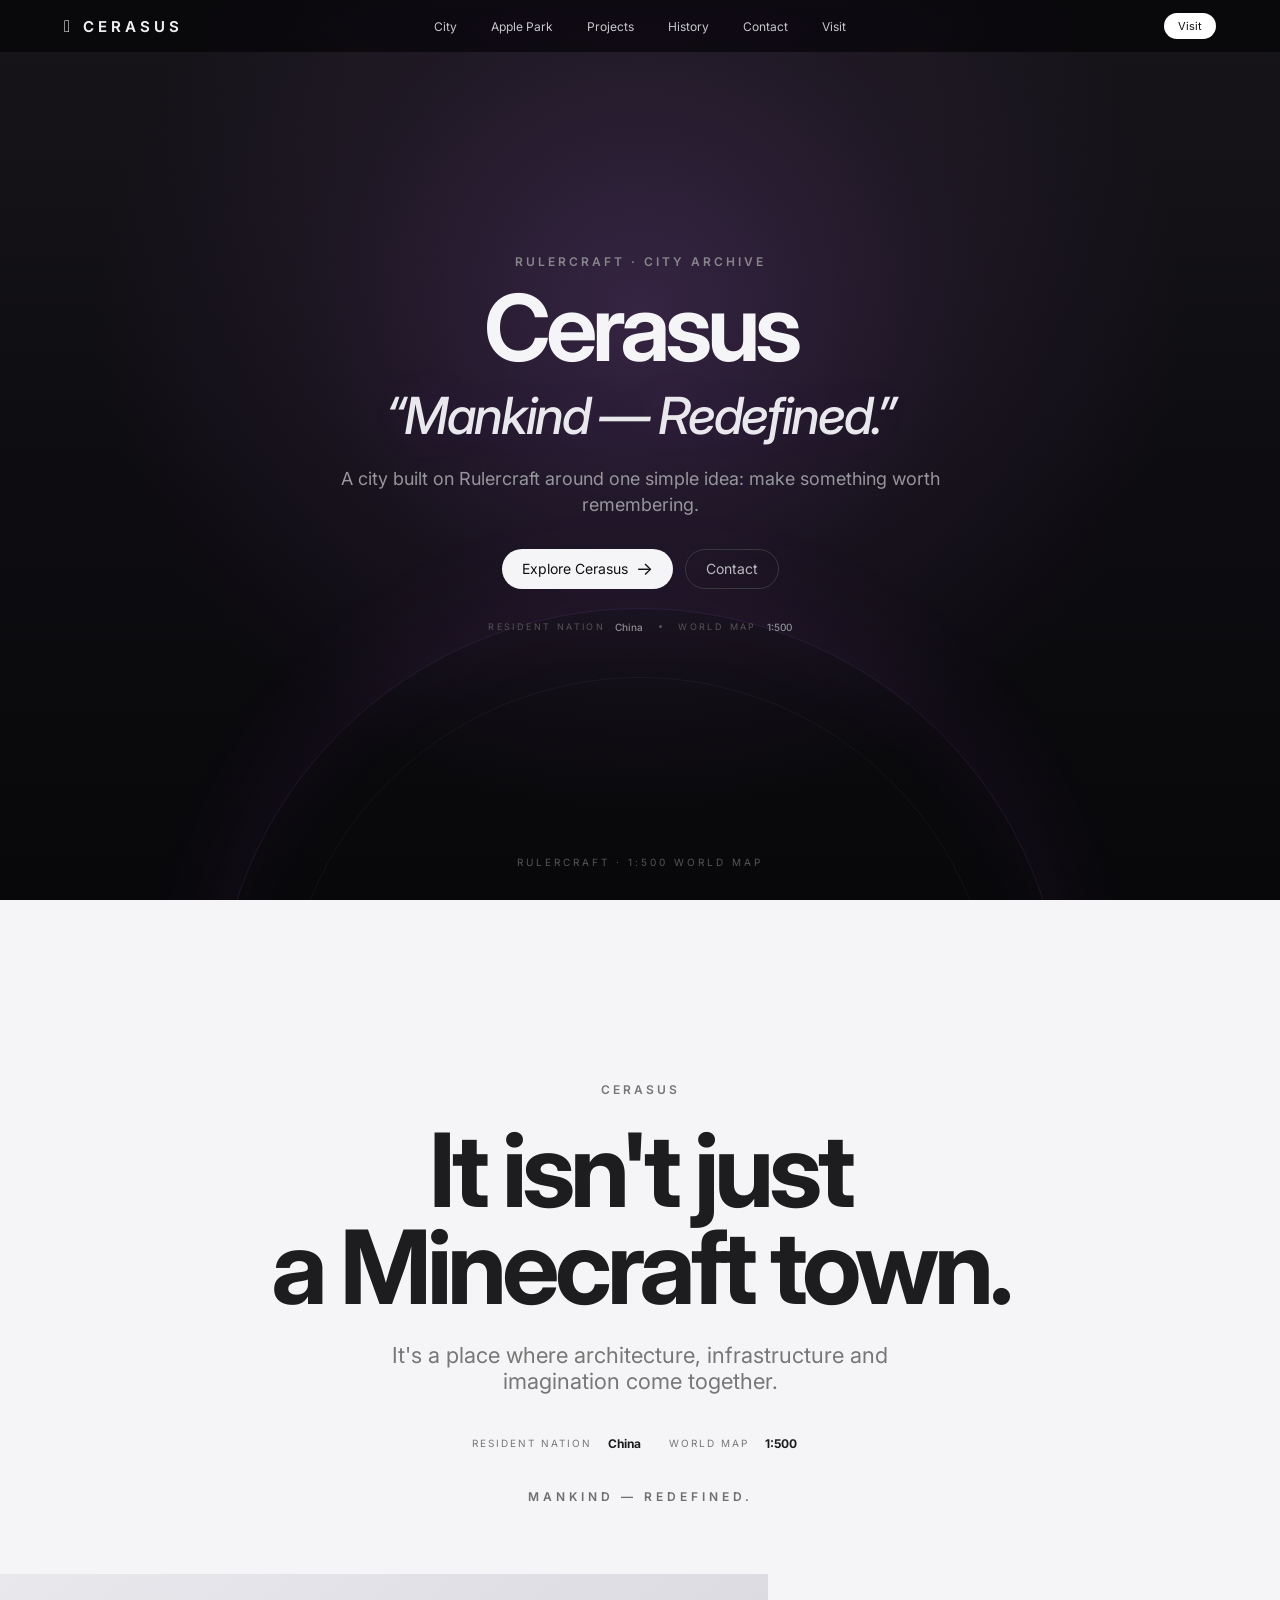
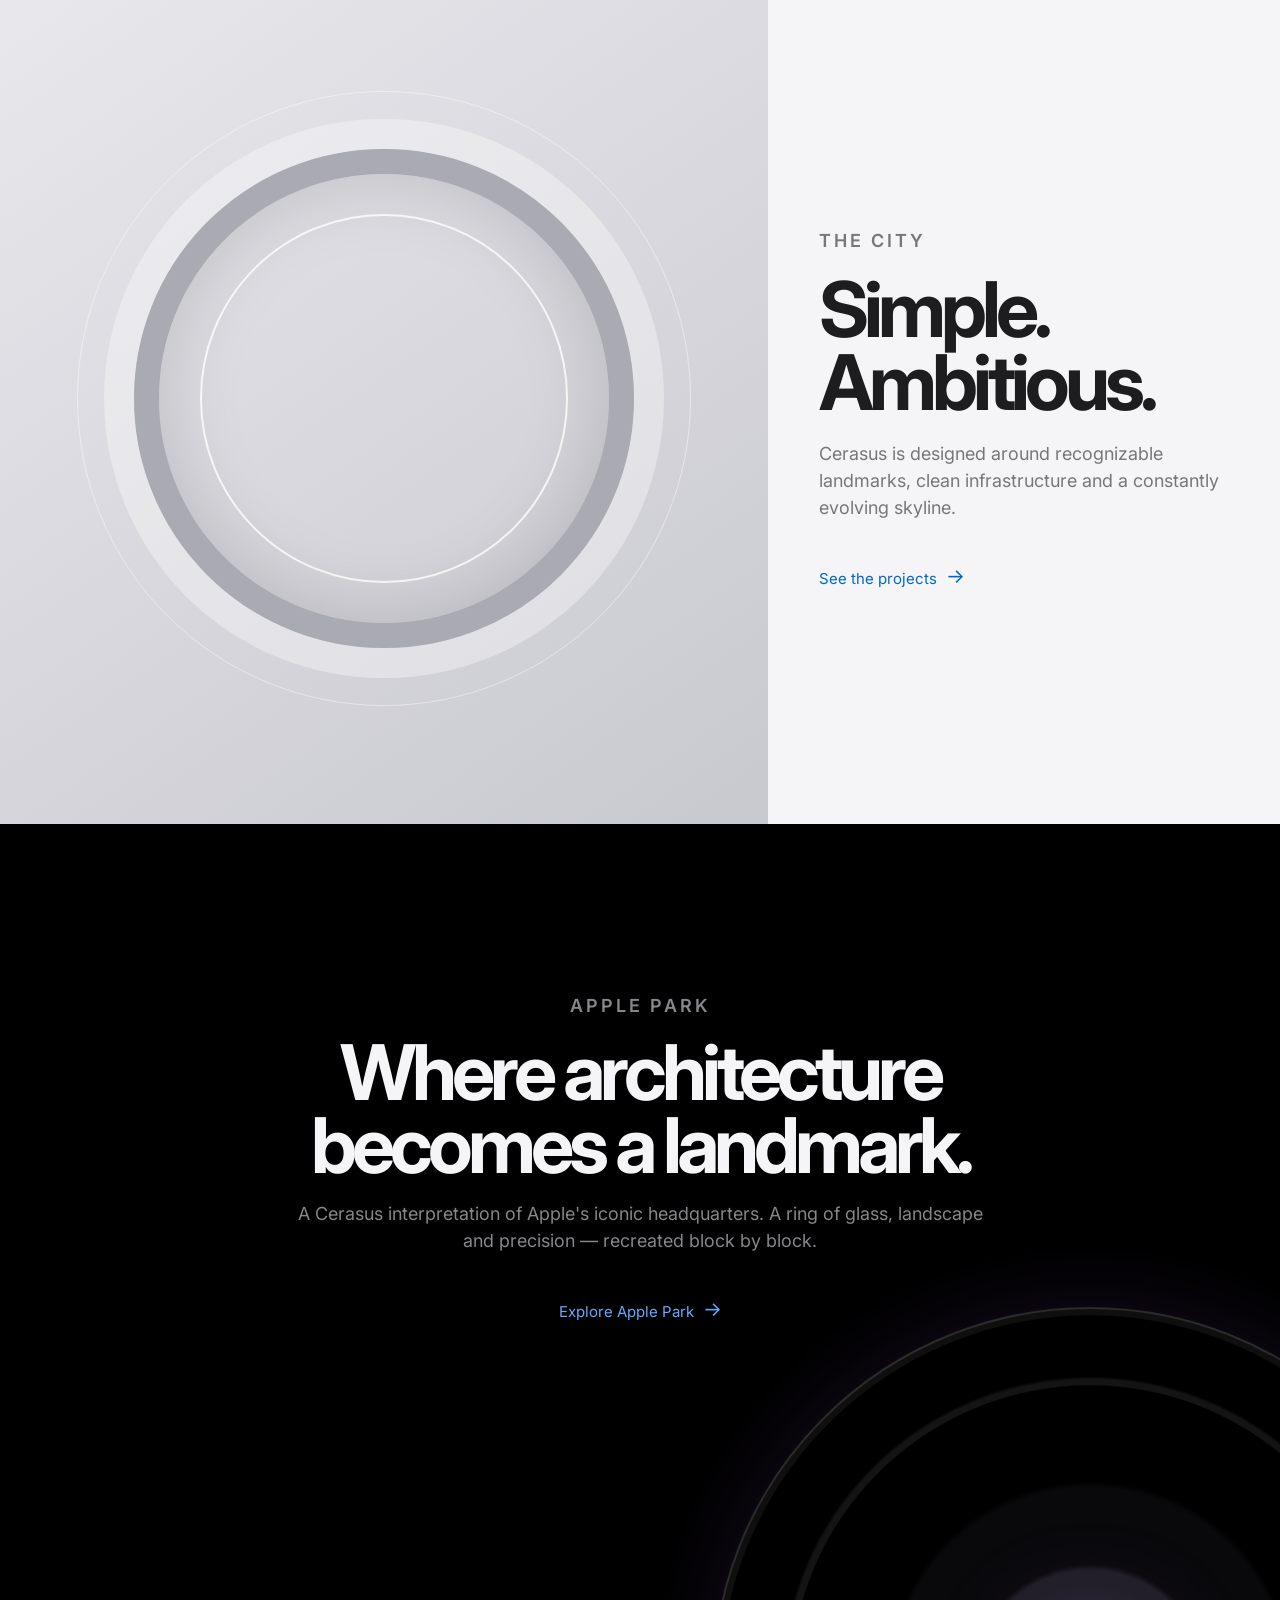
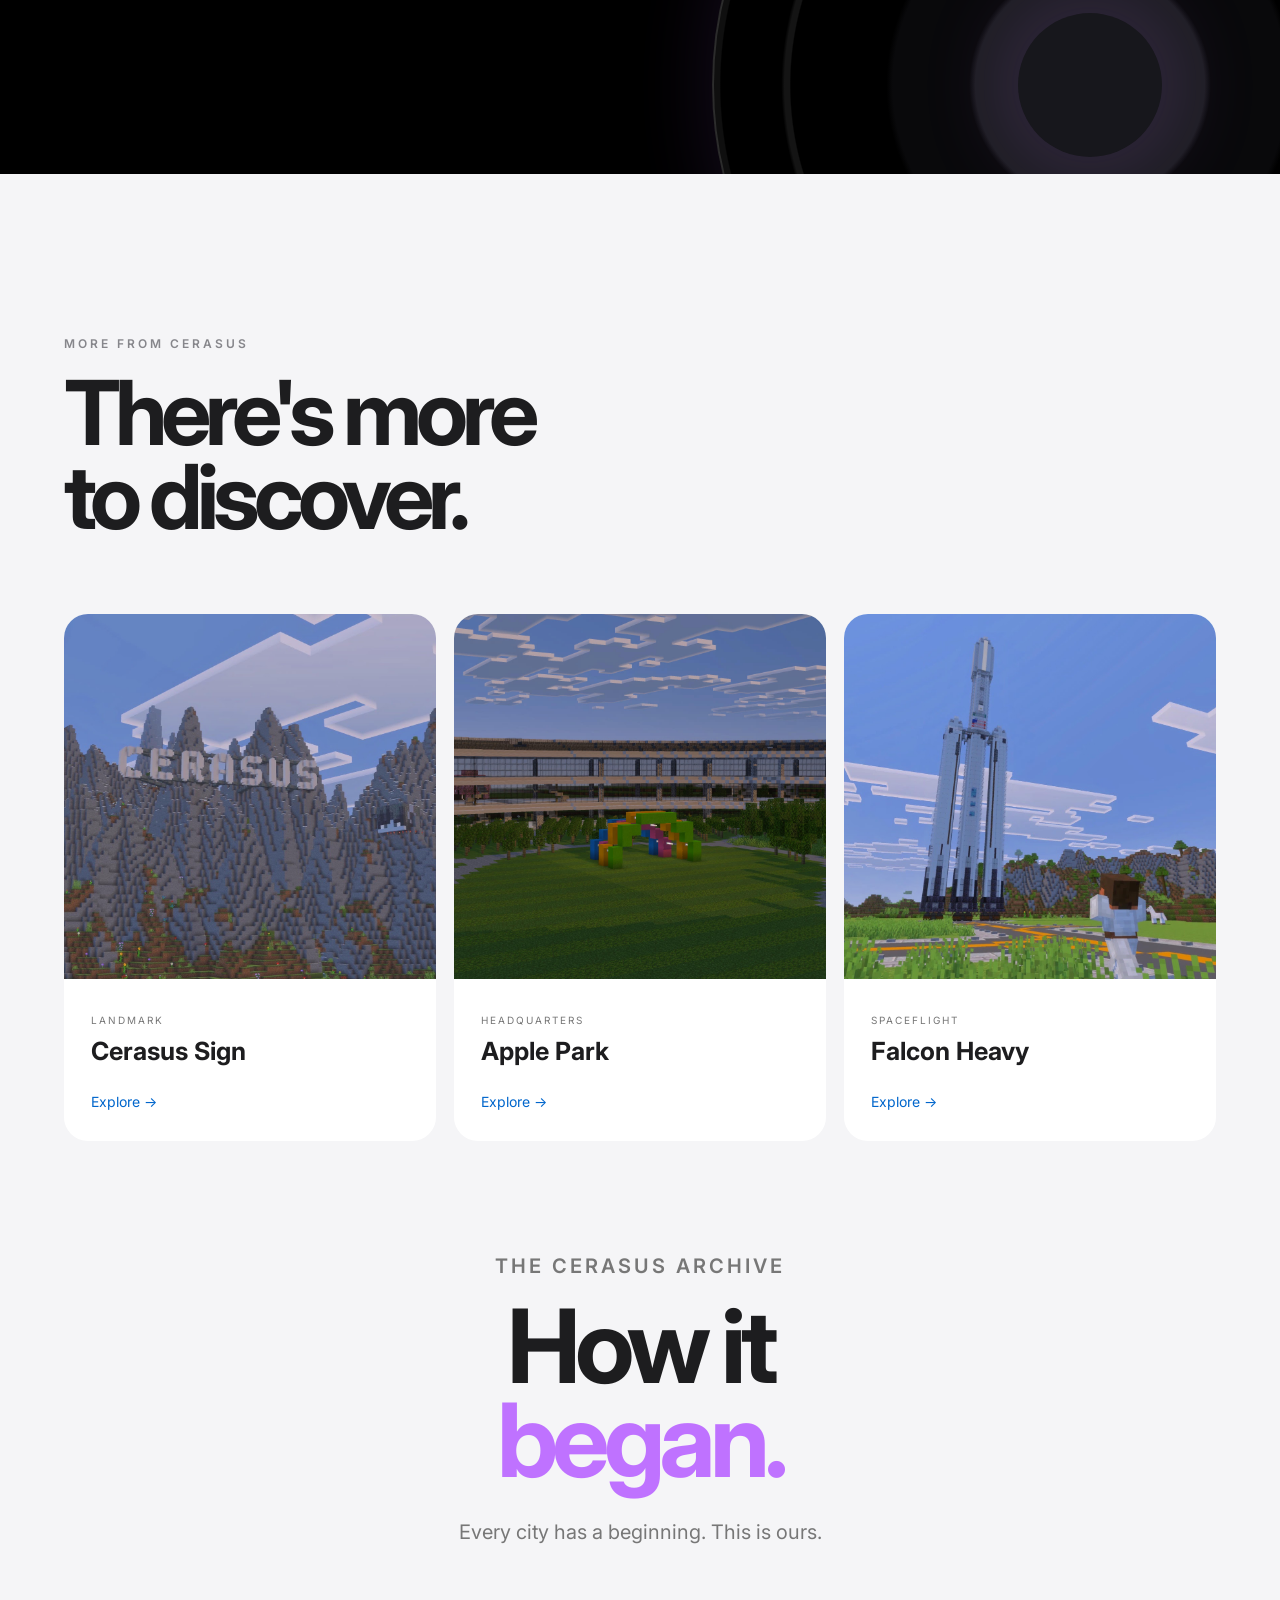
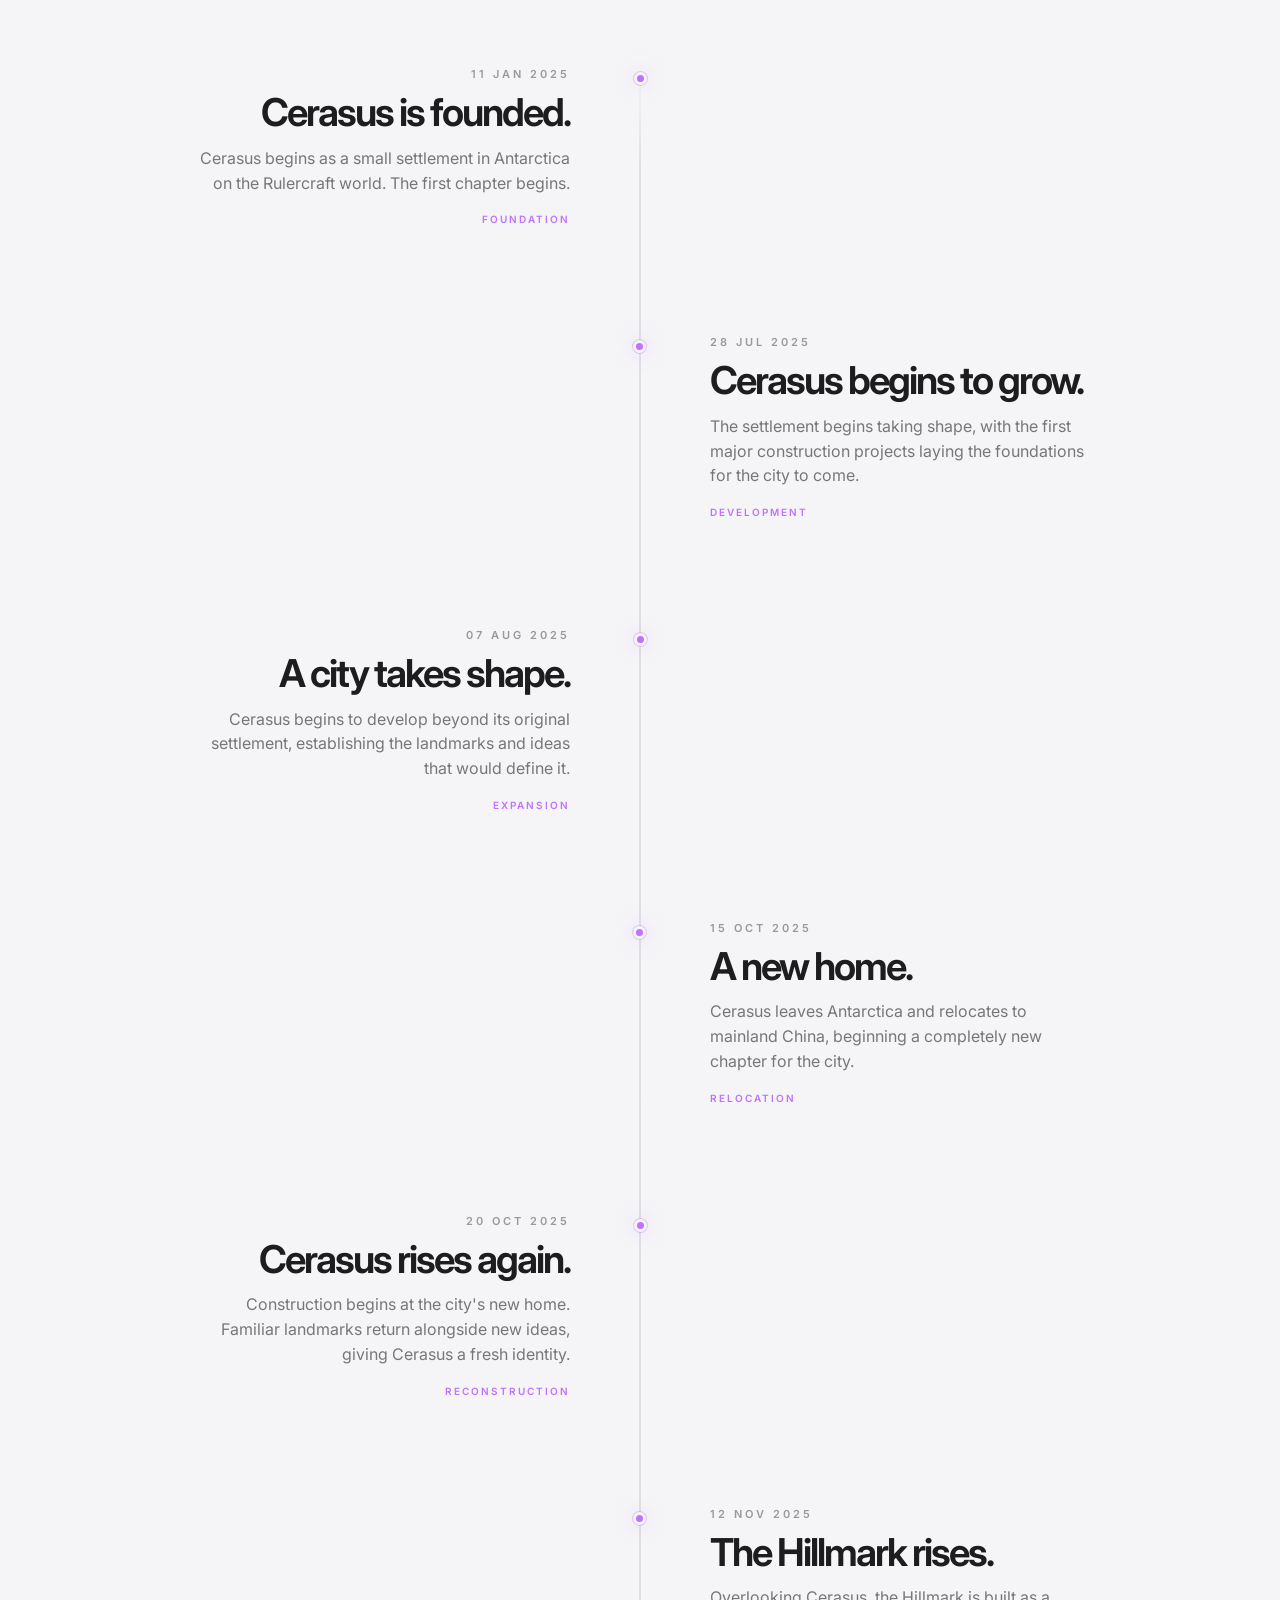
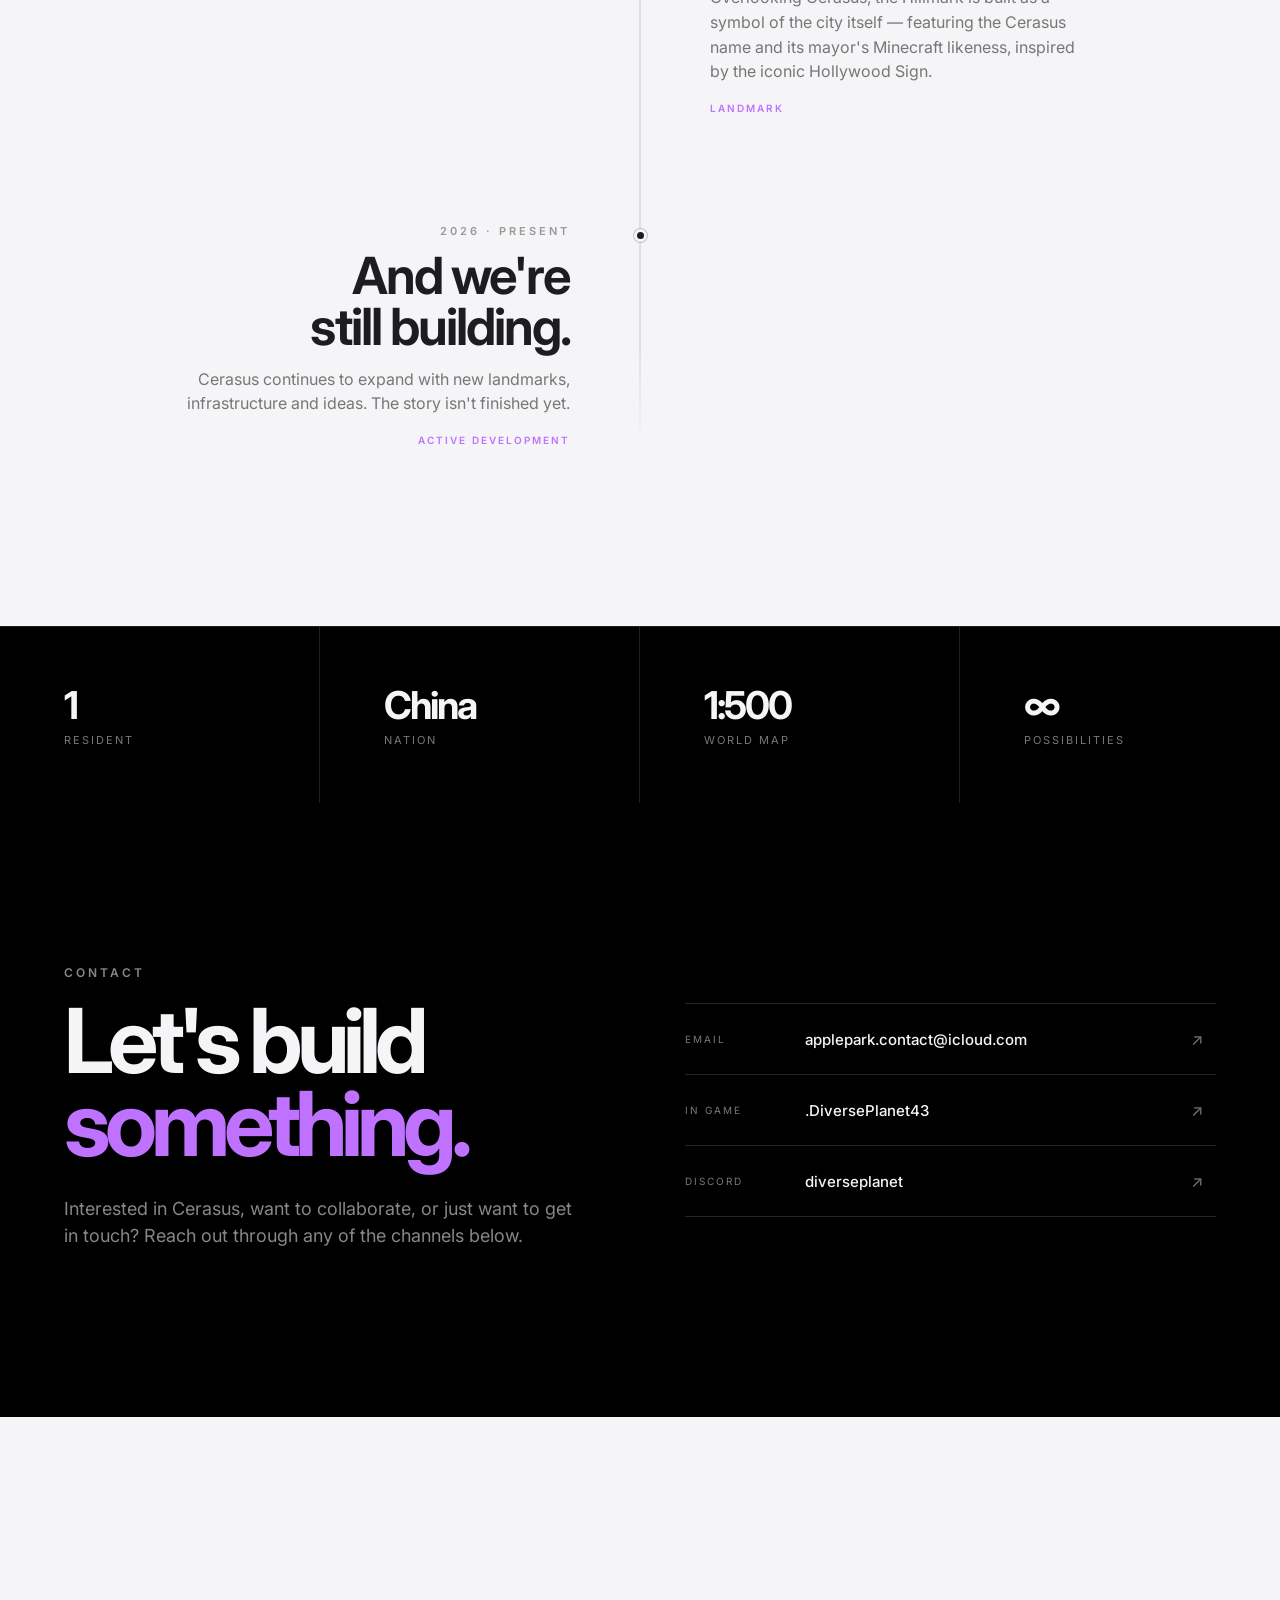
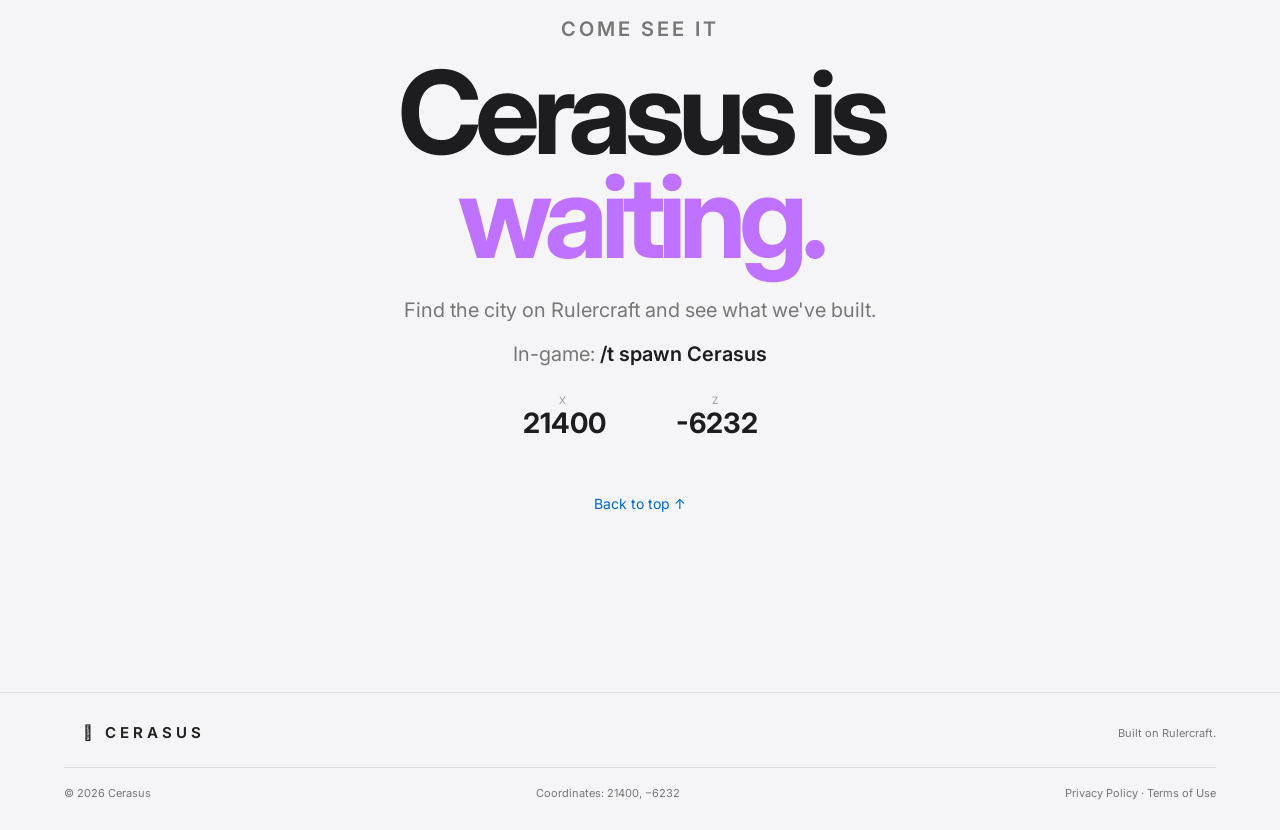
==== commit f4a32511: "Update footer content and structure in index.html" ====
--- a/index.html
+++ b/index.html
@@ -16,8 +16,37 @@
 
 </head>
 
-<body class="page-loading">
-
+<body>
+
+<div id="page-intro"></div>
+
+<!-- =====================================================
+
+     CERASUS INTRO
+
+     ===================================================== -->
+
+<div class="cerasus-intro" aria-hidden="true">
+
+  <div class="intro-content">
+
+    <div class="intro-logo">
+
+      <span class="intro-apple">&#63743;</span>
+
+      <span>CERASUS</span>
+
+    </div>
+
+    <p>
+
+      RULERCRAFT · CITY ARCHIVE
+
+    </p>
+
+  </div>
+
+</div>
 
 <!-- =====================================================
      NAVIGATION
@@ -1001,16 +1030,21 @@
 
   <div class="footer-bottom">
 
-    <span>
-      © 2026 Cerasus
-    </span>
-
-
-    <span>
-      Coordinates: 21400, −6232
-    </span>
-
-  </div>
+  <span>
+    © 2026 Cerasus
+  </span>
+
+  <span>
+    Coordinates: 21400, −6232
+  </span>
+
+  <span>
+    <a href="privacy.html">Privacy Policy</a>
+    ·
+    <a href="terms.html">Terms of Use</a>
+  </span>
+
+</div>
 
 </footer>
 
--- a/style.css
+++ b/style.css
@@ -235,6 +235,7 @@
 
 .hero-copy .kicker,
 .hero-copy h1,
+.hero-copy .hero-tagline,
 .hero-copy .lead,
 .hero-copy .hero-actions,
 .hero-copy .hero-status{
@@ -243,23 +244,27 @@
 }
 
 .hero-copy.loaded .kicker{
-  animation:revealUp .9s .15s cubic-bezier(.16,1,.3,1) forwards;
+  animation:revealUp .9s .45s cubic-bezier(.16,1,.3,1) forwards;
 }
 
 .hero-copy.loaded h1{
   animation:revealUp 1.15s .28s cubic-bezier(.16,1,.3,1) forwards;
 }
 
+.hero-copy.loaded .hero-tagline{
+  animation:revealUp 1.8s .75s cubic-bezier(.16,1,.3,1) forwards;
+}
+
 .hero-copy.loaded .lead{
-  animation:revealUp 1s .5s cubic-bezier(.16,1,.3,1) forwards;
+  animation:revealUp 1s .9s cubic-bezier(.16,1,.3,1) forwards;
 }
 
 .hero-copy.loaded .hero-actions{
-  animation:revealUp .9s .68s cubic-bezier(.16,1,.3,1) forwards;
+  animation:revealUp .9s 1.1s cubic-bezier(.16,1,.3,1) forwards;
 }
 
 .hero-copy.loaded .hero-status{
-  animation:revealUp .9s .82s cubic-bezier(.16,1,.3,1) forwards;
+  animation:revealUp .9s 1.25s cubic-bezier(.16,1,.3,1) forwards;
 }
 
 @keyframes revealUp{
@@ -2231,3 +2236,348 @@
     animation:none;
   }
 }
+/* =========================================================
+   CERASUS OPENING ANIMATION
+   ========================================================= */
+
+/*
+   The entire page starts underneath a black screen.
+   The intro controls the first impression of the website.
+*/
+
+.cerasus-intro{
+  position:fixed;
+
+  inset:0;
+
+  z-index:9999;
+
+  display:flex;
+
+  align-items:center;
+  justify-content:center;
+
+  background:#000;
+
+  color:#f5f5f7;
+
+  pointer-events:none;
+
+  opacity:1;
+
+  transition:
+    opacity 1.1s cubic-bezier(.16,1,.3,1);
+}
+
+
+/* Intro content */
+
+.intro-content{
+  display:flex;
+
+  flex-direction:column;
+
+  align-items:center;
+
+  justify-content:center;
+
+  text-align:center;
+
+  transform:translateY(15px) scale(.96);
+
+  opacity:0;
+
+  animation:
+    introContentIn 1.2s
+    .25s
+    cubic-bezier(.16,1,.3,1)
+    forwards;
+}
+
+
+/* Cerasus logo */
+
+.intro-logo{
+  display:flex;
+
+  align-items:center;
+
+  gap:11px;
+
+  font-size:40px;
+
+  font-weight:650;
+
+  letter-spacing:6px;
+
+  color:#f5f5f7;
+
+  text-shadow:
+    0 0 30px rgba(190,110,255,.08);
+
+  animation:
+    introLogoGlow 2.4s
+    .7s
+    ease-in-out
+    infinite alternate;
+}
+
+
+/* Apple symbol */
+
+.intro-apple{
+  font-family:
+    -apple-system,
+    BlinkMacSystemFont,
+    "Helvetica Neue",
+    sans-serif;
+
+  font-size:50px;
+
+  line-height:1;
+
+  letter-spacing:0;
+}
+
+
+/* Small line */
+
+.intro-line{
+  width:0;
+
+  height:1px;
+
+  margin-top:25px;
+
+  background:
+    linear-gradient(
+      90deg,
+      transparent,
+      rgba(191,114,255,.8),
+      transparent
+    );
+
+  animation:
+    introLine 1s
+    .8s
+    cubic-bezier(.16,1,.3,1)
+    forwards;
+}
+
+
+/* Subtitle */
+
+.intro-content p{
+  margin:15px 0 0;
+
+  color:#666;
+
+  font-size:9px;
+
+  letter-spacing:3px;
+
+  opacity:0;
+
+  animation:
+    introSubtitle .8s
+    1s
+    ease
+    forwards;
+}
+
+
+/* =========================================================
+   INTRO ANIMATION
+   ========================================================= */
+
+@keyframes introContentIn{
+
+  0%{
+    opacity:0;
+
+    transform:
+      translateY(20px)
+      scale(.94);
+  }
+
+  100%{
+    opacity:1;
+
+    transform:
+      translateY(0)
+      scale(1);
+  }
+
+}
+
+
+@keyframes introLine{
+
+  0%{
+    width:0;
+
+    opacity:0;
+  }
+
+  100%{
+    width:110px;
+
+    opacity:1;
+  }
+
+}
+
+
+@keyframes introSubtitle{
+
+  0%{
+    opacity:0;
+
+    transform:translateY(6px);
+  }
+
+  100%{
+    opacity:1;
+
+    transform:translateY(0);
+  }
+
+}
+
+
+@keyframes introLogoGlow{
+
+  from{
+    text-shadow:
+      0 0 25px rgba(190,110,255,.04);
+  }
+
+  to{
+    text-shadow:
+      0 0 45px rgba(190,110,255,.14);
+  }
+
+}
+
+
+/* =========================================================
+   INTRO EXIT
+   ========================================================= */
+
+body.intro-finished .cerasus-intro{
+  opacity:0;
+
+  visibility:hidden;
+}
+
+
+body.intro-finished .intro-content{
+  transform:
+    translateY(-15px)
+    scale(1.04);
+
+  opacity:0;
+
+  transition:
+    opacity .65s cubic-bezier(.16,1,.3,1),
+    transform .8s cubic-bezier(.16,1,.3,1);
+}
+
+
+/* =========================================================
+   HERO AFTER INTRO
+   ========================================================= */
+
+body.page-loading .hero-copy{
+  opacity:0;
+
+  transform:translateY(35px);
+}
+
+
+body.intro-finished .hero-copy{
+  opacity:1;
+
+  transform:translateY(0);
+}
+
+
+/* =========================================================
+   MOBILE INTRO
+   ========================================================= */
+
+@media(max-width:480px){
+
+  .intro-logo{
+    font-size:15px;
+
+    letter-spacing:5px;
+  }
+
+  .intro-apple{
+    font-size:18px;
+  }
+
+  .intro-content p{
+    font-size:8px;
+
+    letter-spacing:2.5px;
+  }
+
+}
+
+/* =========================================================
+   CINEMATIC PAGE INTRO
+   ========================================================= */
+
+#page-intro{
+  position:fixed;
+  inset:0;
+  z-index:9999;
+
+  background:#000;
+
+  opacity:1;
+  visibility:visible;
+
+  pointer-events:auto;
+
+  transition:
+    opacity 1.2s cubic-bezier(.16,1,.3,1),
+    visibility 0s linear 1.2s;
+}
+
+body.intro-finished #page-intro{
+  opacity:0;
+  visibility:hidden;
+  pointer-events:none;
+}
+
+
+/* Keep hero hidden while intro is active */
+
+body:not(.intro-finished) .hero-copy{
+  opacity:0;
+  transform:translateY(25px);
+}
+
+
+/* Let the hero appear after the black screen */
+
+body.intro-finished .hero-copy{
+  opacity:1;
+  transform:translateY(0);
+}
+
+
+/* =========================================================
+   MOBILE
+   ========================================================= */
+
+@media(max-width:800px){
+
+  #page-intro{
+    transition-duration:.9s;
+  }
+
+}
